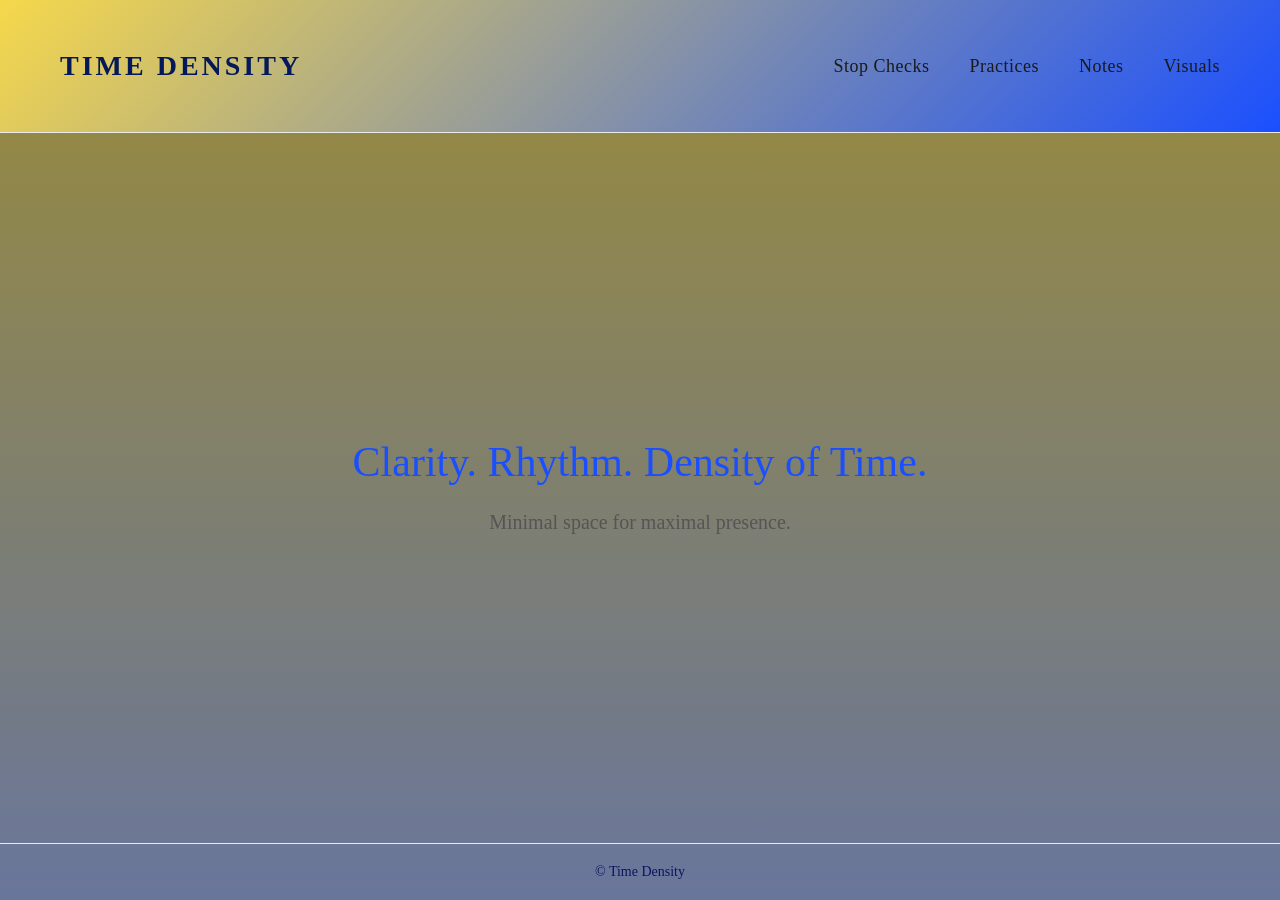
==== index.html @ edb21ddf "Add files via upload" ====
<!DOCTYPE html>
<html lang="en">
<head>
    <meta charset="UTF-8">
    <meta name="viewport" content="width=device-width, initial-scale=1.0">
    <title>Time Density</title>
    <link rel="stylesheet" href="styles.css">
</head>
<body>

<header class="td-header">
    <div class="td-container">
        <div class="td-logo">TIME DENSITY</div>

        <nav class="td-nav">
            <a href="stop-checks.html" class="td-nav-item">Stop Checks</a>
            <a href="practices.html" class="td-nav-item">Practices</a>
            <a href="notes.html" class="td-nav-item">Notes</a>
            <a href="visuals.html" class="td-nav-item">Visuals</a>
        </nav>
    </div>
</header>


    <main class="td-main">
        <h1 class="td-title">Clarity. Rhythm. Density of Time.</h1>
        <p class="td-subtitle">Minimal space for maximal presence.</p>
    </main>

    <footer class="td-footer">
        <span>© Time Density</span>
    </footer>

</body>
</html>
---- styles.css ----
/* === Base === */
* {
    margin: 0;
    padding: 0;
    box-sizing: border-box;
}

 body {
    background-image: linear-gradient(180deg, #9a8b37 0%, #69769c 100%);
    background-size: cover;
    background-position: center;
    background-repeat: no-repeat;

    color: #1A1A1A;
    display: flex;
    flex-direction: column;
    min-height: 100vh;
    padding-top: 0px; /* возвращаем “воздух” сверху */
}





/* === Header === */
.td-header {
    width: 100%;
    padding: 50px 0;
    border-bottom: 1px solid #eaeaea;
background: linear-gradient(135deg, #F6D84B, #1A4FFF);

}


.td-container {
    max-width: 1200px;
    margin: 0 auto;
    padding: 0 20px;

    display: flex;
    justify-content: space-between;
    align-items: center;
}

.td-logo {
    font-size: 28px;
    letter-spacing: 3px;
    font-weight: 600;
    color: #051857;
}

/* === Navigation === */
.td-nav {
    display: flex;
    gap: 40px;
}

.td-nav-item {
    text-decoration: none;
    font-size: 18px;
    color: #1A1A1A;
    letter-spacing: 0.5px;
    transition: color 0.2s ease;
}

.td-nav-item:hover {
    color: #1A4FFF;
}


/* === Main === */
.td-main {
    flex: 1;
    display: flex;
    flex-direction: column;
    justify-content: center;
    align-items: center;
    padding: 60px 20px;
    text-align: center;
}

.td-title {
    font-size: 42px;
    font-weight: 300;
    margin-bottom: 20px;
    color: #1A4FFF;
}

.td-subtitle {
    font-size: 20px;
    max-width: 600px;
    line-height: 1.6;
    color: #555;
}

/* === Footer === */
.td-footer {
    padding: 20px;
    text-align: center;
    font-size: 14px;
    color: #0b145f;
    border-top: 1px solid #eaeaea;
}

/* === Accent Element (optional) === */
.td-accent {
    width: 80px;
    height: 80px;
    border-radius: 50%;
    background: linear-gradient(135deg, #F6D84B, #1A4FFF);
    margin-top: 40px;
}
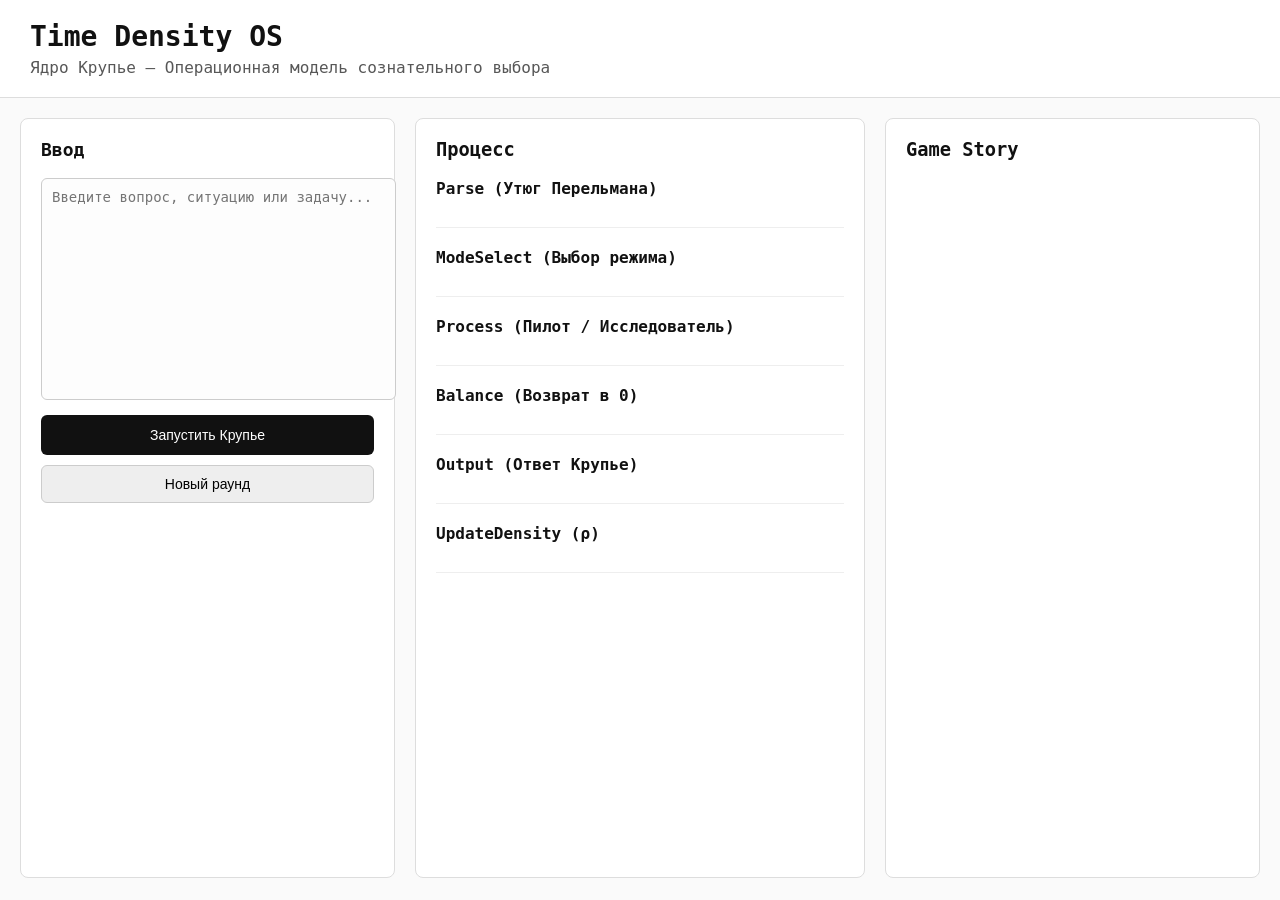
==== commit 38900f25: "Add files via upload" ====
--- a/index.html
+++ b/index.html
@@ -1,35 +1,75 @@
-<!DOCTYPE html>
-<html lang="en">
-<head>
-    <meta charset="UTF-8">
-    <meta name="viewport" content="width=device-width, initial-scale=1.0">
-    <title>Time Density</title>
-    <link rel="stylesheet" href="styles.css">
-</head>
-<body>
-
-<header class="td-header">
-    <div class="td-container">
-        <div class="td-logo">TIME DENSITY</div>
-
-        <nav class="td-nav">
-            <a href="stop-checks.html" class="td-nav-item">Stop Checks</a>
-            <a href="practices.html" class="td-nav-item">Practices</a>
-            <a href="notes.html" class="td-nav-item">Notes</a>
-            <a href="visuals.html" class="td-nav-item">Visuals</a>
-        </nav>
-    </div>
-</header>
-
-
-    <main class="td-main">
-        <h1 class="td-title">Clarity. Rhythm. Density of Time.</h1>
-        <p class="td-subtitle">Minimal space for maximal presence.</p>
-    </main>
-
-    <footer class="td-footer">
-        <span>© Time Density</span>
-    </footer>
-
-</body>
-</html>
+<!DOCTYPE html>
+<html lang="ru">
+<head>
+  <meta charset="UTF-8">
+  <meta name="viewport" content="width=device-width, initial-scale=1.0">
+  <title>Time Density OS — Ядро Крупье</title>
+  <link rel="stylesheet" href="style.css">
+</head>
+
+<body>
+
+  <!-- HEADER -->
+  <header class="tdc-header">
+    <h1>Time Density OS</h1>
+    <h2>Ядро Крупье — Операционная модель сознательного выбора</h2>
+  </header>
+
+  <!-- MAIN LAYOUT -->
+  <main class="tdc-layout">
+
+    <!-- LEFT: INPUT PANEL -->
+    <section class="tdc-input-panel">
+  <h3>Ввод</h3>
+  <textarea id="userInput" placeholder="Введите вопрос, ситуацию или задачу..."></textarea>
+  <button id="processBtn">Запустить Крупье</button>
+  <button id="newRoundBtn" class="secondary-btn">Новый раунд</button>
+</section>
+
+
+    <!-- CENTER: PROCESS VISUALIZATION -->
+    <section class="tdc-process">
+      <h3>Процесс</h3>
+
+      <div class="tdc-step" id="step-parse">
+        <h4>Parse (Утюг Перельмана)</h4>
+        <p class="tdc-output"></p>
+      </div>
+
+      <div class="tdc-step" id="step-modeselect">
+        <h4>ModeSelect (Выбор режима)</h4>
+        <p class="tdc-output"></p>
+      </div>
+
+      <div class="tdc-step" id="step-process">
+        <h4>Process (Пилот / Исследователь)</h4>
+        <p class="tdc-output"></p>
+      </div>
+
+      <div class="tdc-step" id="step-balance">
+        <h4>Balance (Возврат в 0)</h4>
+        <p class="tdc-output"></p>
+      </div>
+
+      <div class="tdc-step" id="step-output">
+        <h4>Output (Ответ Крупье)</h4>
+        <p class="tdc-output"></p>
+      </div>
+
+      <div class="tdc-step" id="step-density">
+        <h4>UpdateDensity (ρ)</h4>
+        <p class="tdc-output"></p>
+      </div>
+    </section>
+
+    <!-- RIGHT: GAME STORY -->
+    <section class="tdc-history">
+      <h3>Game Story</h3>
+      <div id="historyList"></div>
+    </section>
+
+  </main>
+
+  <script type="module" src="main.js"></script>
+</body>
+</html>
--- a/style.css
+++ b/style.css
@@ -0,0 +1,152 @@
+/* === GLOBAL === */
+body {
+  margin: 0;
+  padding: 0;
+  background: #fafafa;
+  font-family: "Space Mono", monospace;
+  color: #111;
+  display: flex;
+  flex-direction: column;
+  height: 100vh;
+}
+
+/* === HEADER === */
+.tdc-header {
+  padding: 20px 30px;
+  border-bottom: 1px solid #ddd;
+  background: #fff;
+}
+
+.tdc-header h1 {
+  margin: 0;
+  font-size: 28px;
+  font-weight: 700;
+}
+
+.tdc-header h2 {
+  margin: 5px 0 0;
+  font-size: 16px;
+  font-weight: 400;
+  opacity: 0.7;
+}
+
+/* === MAIN LAYOUT === */
+.tdc-layout {
+  display: grid;
+  grid-template-columns: 1fr 1.2fr 1fr;
+  gap: 20px;
+  padding: 20px;
+  height: calc(100vh - 100px);
+  box-sizing: border-box;
+}
+
+/* === INPUT PANEL === */
+.tdc-input-panel {
+  background: #fff;
+  border: 1px solid #ddd;
+  padding: 20px;
+  border-radius: 8px;
+  display: flex;
+  flex-direction: column;
+}
+
+.tdc-input-panel h3 {
+  margin-top: 0;
+  font-size: 18px;
+}
+
+textarea {
+  width: 100%;
+  height: 200px;
+  resize: none;
+  padding: 10px;
+  border: 1px solid #ccc;
+  border-radius: 6px;
+  font-family: inherit;
+  font-size: 14px;
+  background: #fdfdfd;
+}
+
+#processBtn {
+  margin-top: 15px;
+  padding: 12px;
+  background: #111;
+  color: #fff;
+  border: none;
+  border-radius: 6px;
+  font-size: 14px;
+  cursor: pointer;
+  transition: 0.2s;
+}
+
+#processBtn:hover {
+  background: #333;
+}
+#newRoundBtn {
+  margin-top: 10px;
+  padding: 10px;
+  background: #eee;
+  border: 1px solid #ccc;
+  border-radius: 6px;
+  font-size: 14px;
+  cursor: pointer;
+  transition: 0.2s;
+}
+
+#newRoundBtn:hover {
+  background: #ddd;
+}
+
+/* === PROCESS PANEL === */
+.tdc-process {
+  background: #fff;
+  border: 1px solid #ddd;
+  padding: 20px;
+  border-radius: 8px;
+  overflow-y: auto;
+}
+
+.tdc-process h3 {
+  margin-top: 0;
+}
+
+.tdc-step {
+  margin-bottom: 20px;
+  padding-bottom: 15px;
+  border-bottom: 1px solid #eee;
+}
+
+.tdc-step h4 {
+  margin: 0 0 5px;
+  font-size: 16px;
+  font-weight: 600;
+}
+
+.tdc-output {
+  font-size: 14px;
+  opacity: 0.85;
+}
+
+/* === GAME STORY === */
+.tdc-history {
+  background: #fff;
+  border: 1px solid #ddd;
+  padding: 20px;
+  border-radius: 8px;
+  overflow-y: auto;
+}
+
+.tdc-history h3 {
+  margin-top: 0;
+}
+
+#historyList {
+  font-size: 14px;
+  line-height: 1.4;
+}
+
+#historyList div {
+  margin-bottom: 12px;
+  padding-bottom: 10px;
+  border-bottom: 1px solid #eee;
+}
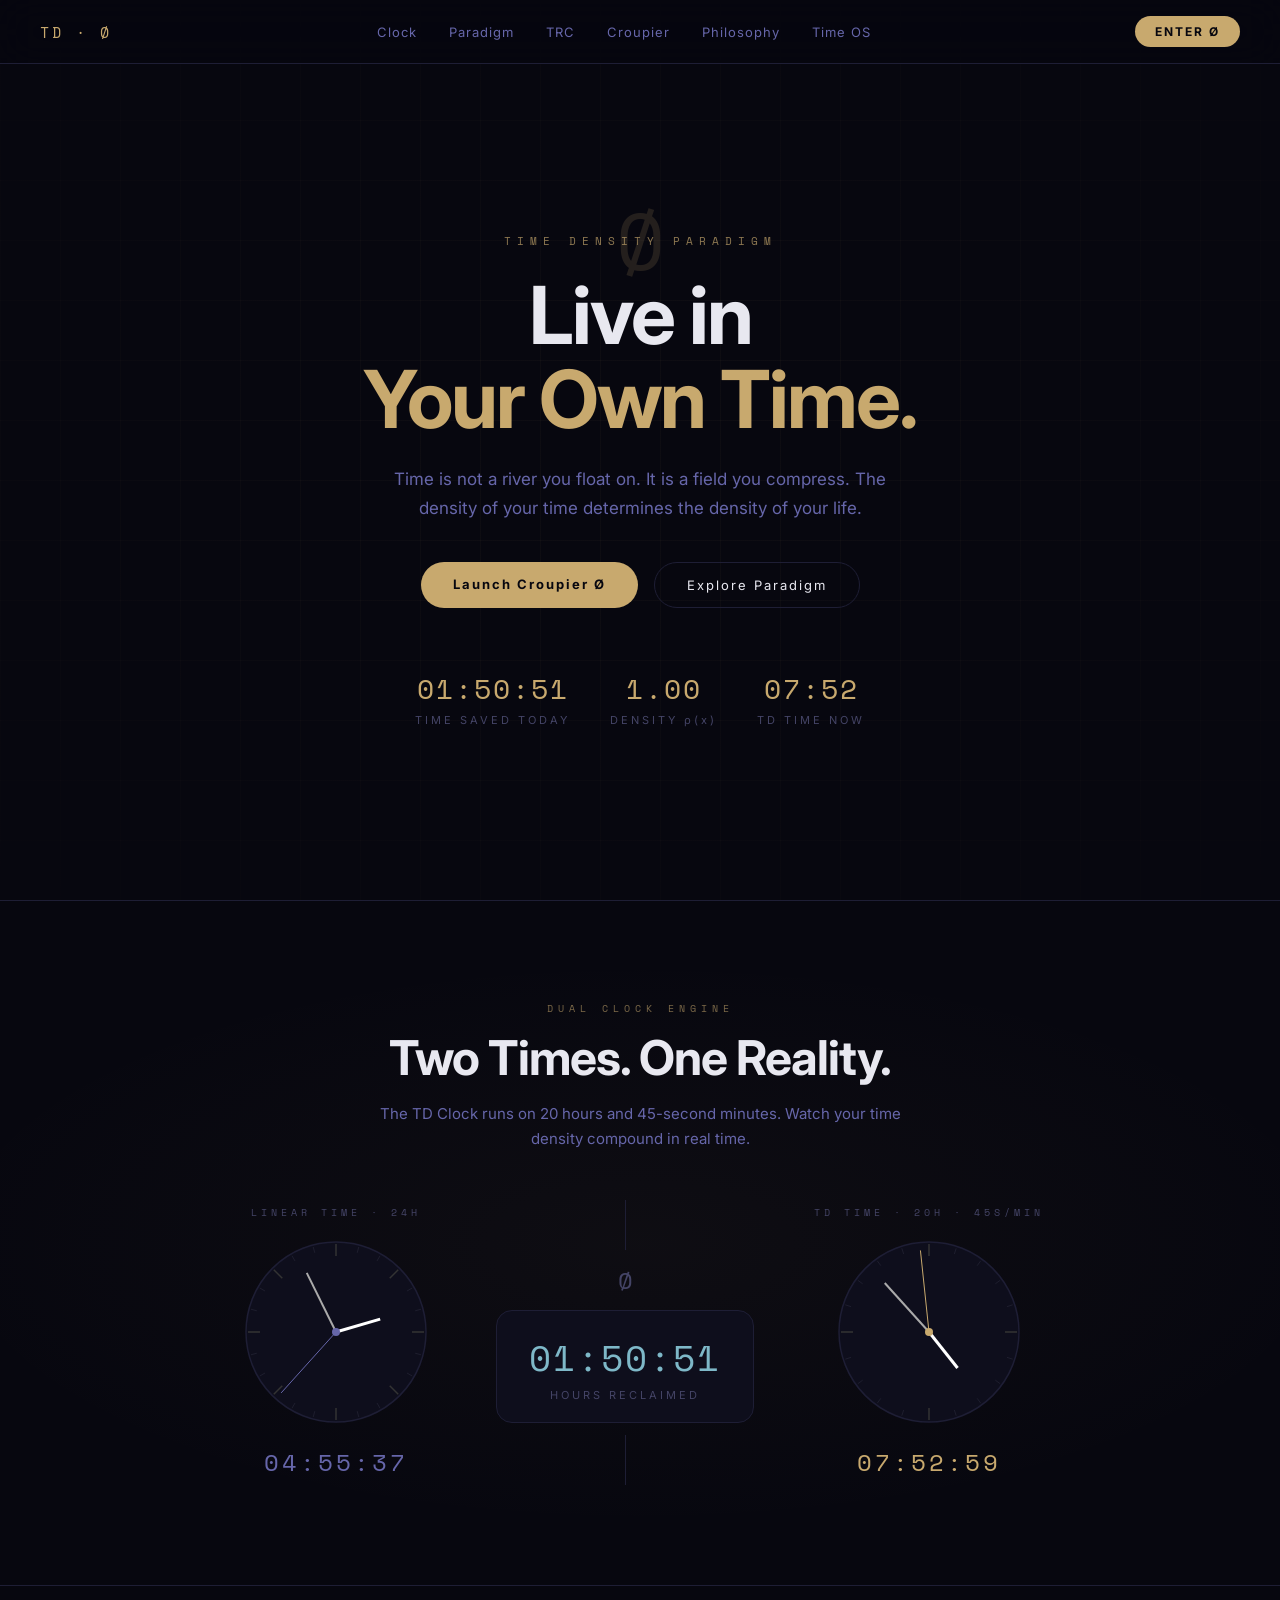
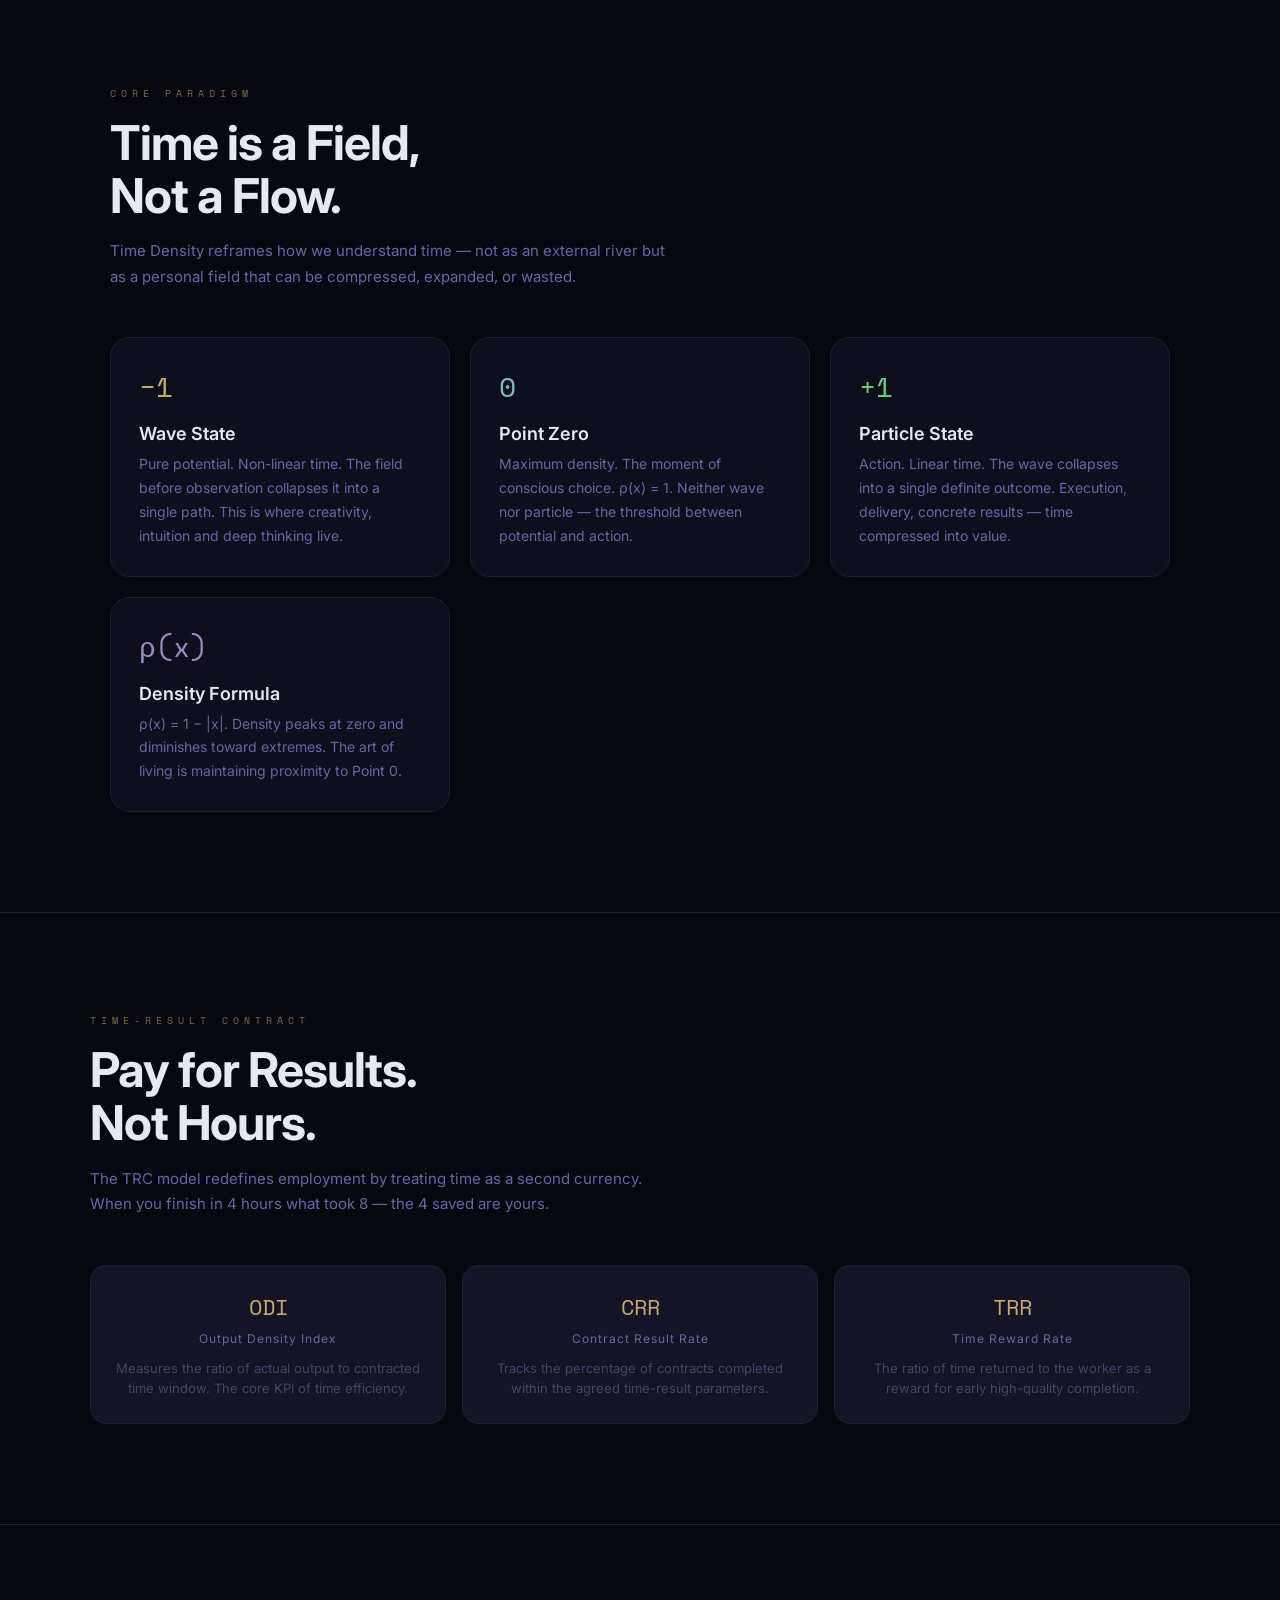
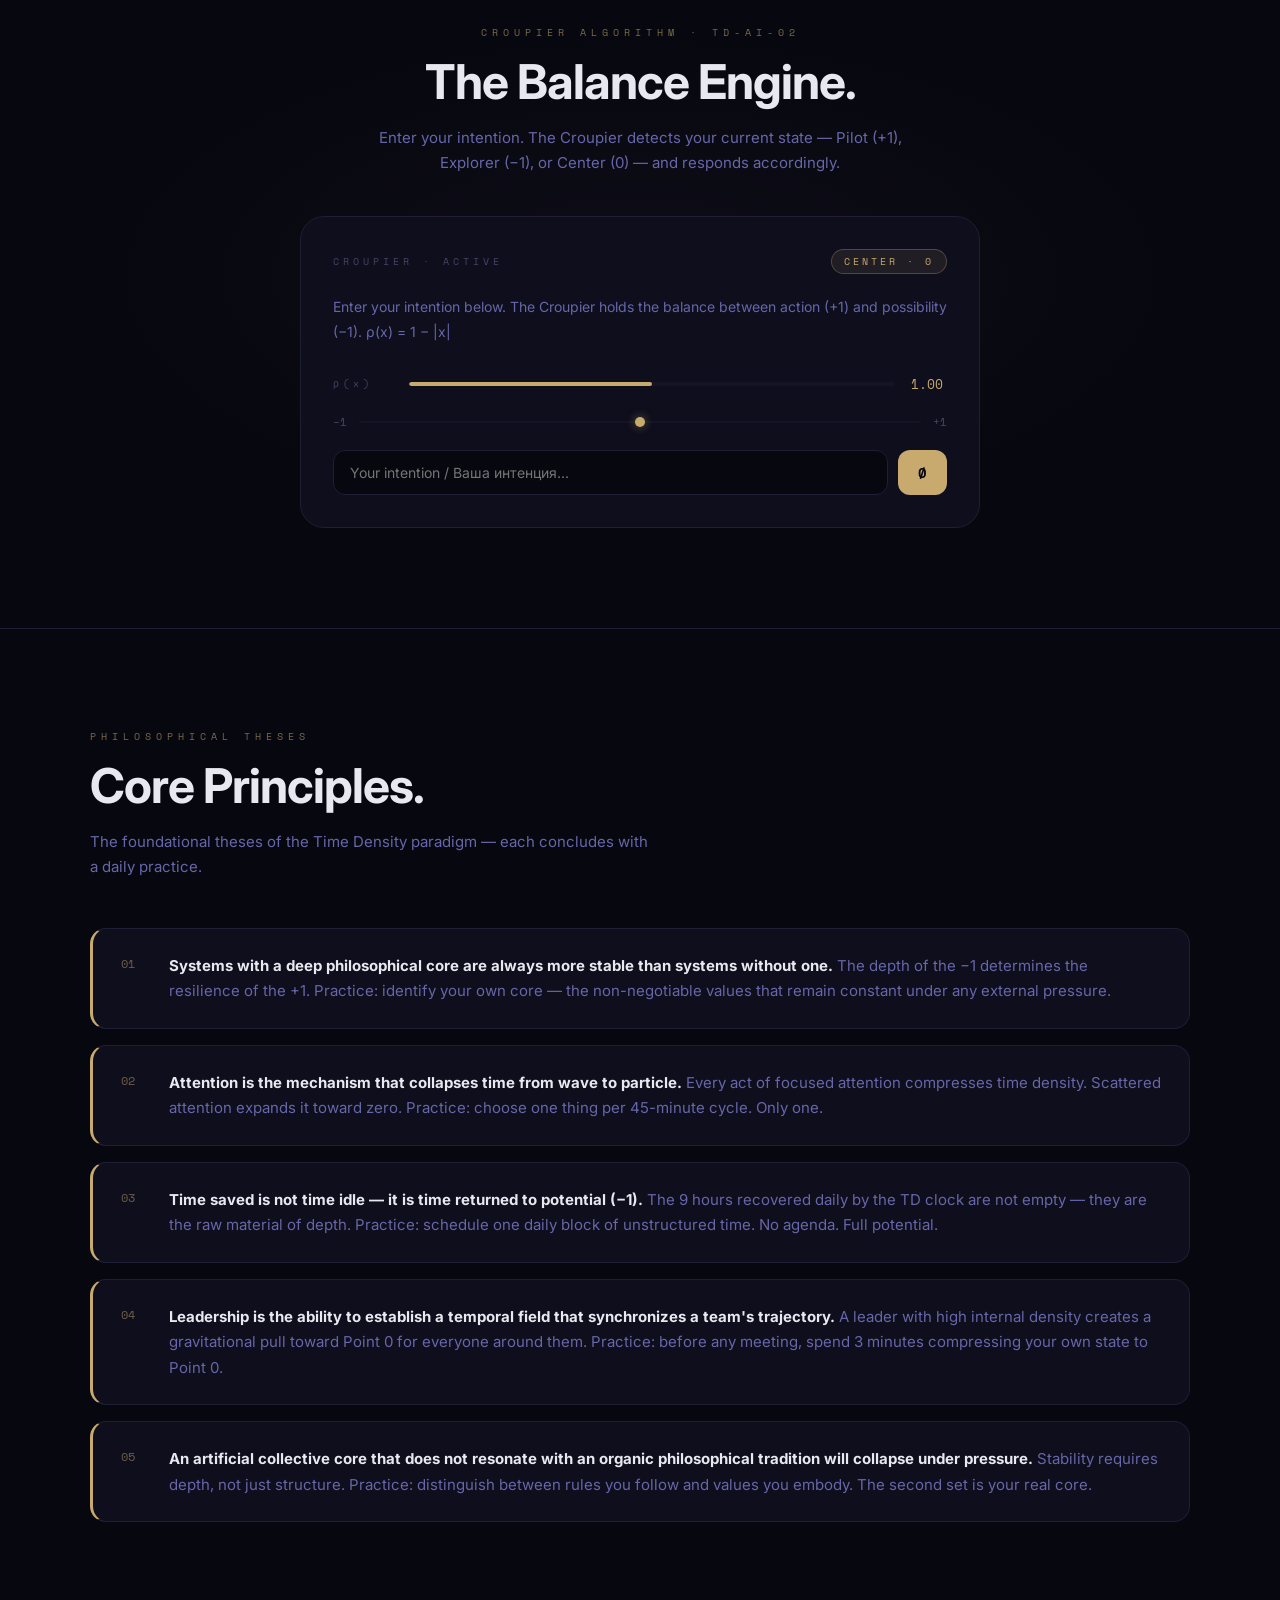
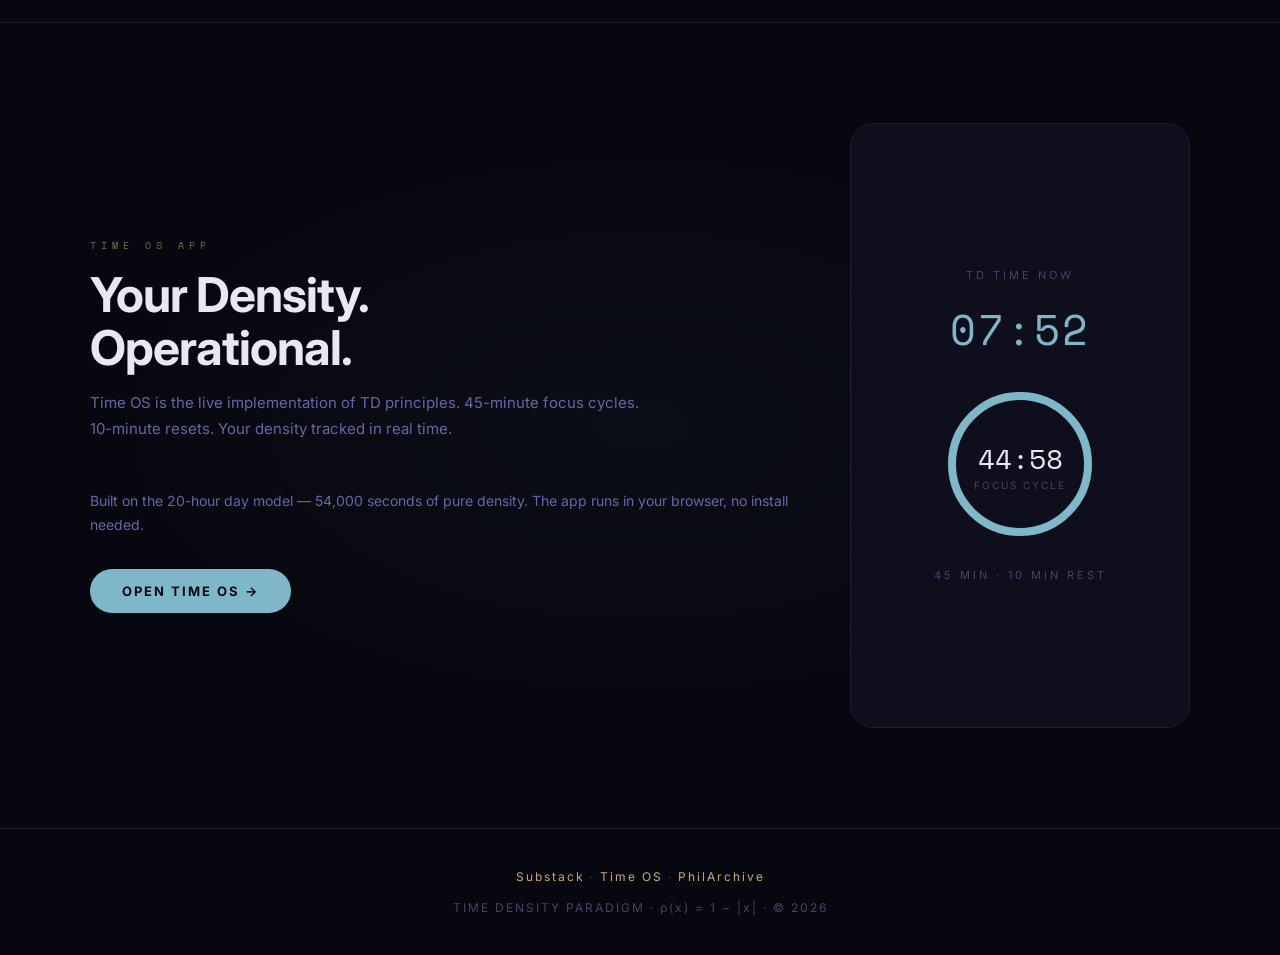
==== commit 9fdd9c61: "feat: full TD site — clock widget + croupier + TRC + philosophy" ====
--- a/index.html
+++ b/index.html
@@ -1,75 +1,919 @@
 <!DOCTYPE html>
-<html lang="ru">
+<html lang="en">
 <head>
-  <meta charset="UTF-8">
-  <meta name="viewport" content="width=device-width, initial-scale=1.0">
-  <title>Time Density OS — Ядро Крупье</title>
-  <link rel="stylesheet" href="style.css">
+<meta charset="UTF-8">
+<meta name="viewport" content="width=device-width, initial-scale=1.0">
+<title>Time Density — Live in Your Own Time</title>
+<link rel="preconnect" href="https://fonts.googleapis.com">
+<link href="https://fonts.googleapis.com/css2?family=Inter:wght@300;400;500;600;700&family=Space+Mono:wght@400;700&display=swap" rel="stylesheet">
+<style>
+* { margin: 0; padding: 0; box-sizing: border-box; }
+
+:root {
+  --bg: #07070f;
+  --surface: #0e0e1c;
+  --surface2: #141426;
+  --border: #1e1e35;
+  --accent: #c8a96e;
+  --accent2: #7eb8c8;
+  --accent3: #9b8ec8;
+  --text: #e8e8f0;
+  --text2: #6666aa;
+  --text3: #444466;
+  --green: #6ec87e;
+  --purple: #c86ec8;
+}
+
+html { scroll-behavior: smooth; }
+
+body {
+  background: var(--bg);
+  color: var(--text);
+  font-family: 'Inter', sans-serif;
+  overflow-x: hidden;
+}
+
+/* ─── NAV ─── */
+nav {
+  position: fixed; top: 0; left: 0; right: 0; z-index: 100;
+  background: rgba(7,7,15,0.85);
+  backdrop-filter: blur(20px);
+  border-bottom: 1px solid var(--border);
+  display: flex; align-items: center; justify-content: space-between;
+  padding: 0 40px; height: 64px;
+}
+.nav-logo {
+  font-family: 'Space Mono', monospace;
+  font-size: 15px;
+  color: var(--accent);
+  letter-spacing: 3px;
+  text-decoration: none;
+}
+.nav-links { display: flex; gap: 32px; }
+.nav-links a {
+  color: var(--text2); font-size: 13px; text-decoration: none;
+  letter-spacing: 1px; transition: color 0.2s;
+}
+.nav-links a:hover { color: var(--text); }
+.nav-cta {
+  background: var(--accent); color: #07070f;
+  padding: 8px 20px; border-radius: 20px;
+  font-size: 12px; font-weight: 700; letter-spacing: 2px;
+  text-decoration: none; transition: opacity 0.2s;
+}
+.nav-cta:hover { opacity: 0.85; }
+
+/* ─── HERO ─── */
+#hero {
+  min-height: 100vh;
+  display: flex; flex-direction: column;
+  align-items: center; justify-content: center;
+  text-align: center;
+  padding: 120px 20px 60px;
+  position: relative; overflow: hidden;
+}
+
+.hero-grid {
+  position: absolute; inset: 0;
+  background-image:
+    linear-gradient(rgba(200,169,110,0.04) 1px, transparent 1px),
+    linear-gradient(90deg, rgba(200,169,110,0.04) 1px, transparent 1px);
+  background-size: 60px 60px;
+  mask-image: radial-gradient(ellipse 80% 80% at 50% 50%, black 20%, transparent 100%);
+}
+
+.hero-symbol {
+  font-family: 'Space Mono', monospace;
+  font-size: 80px;
+  color: var(--accent);
+  opacity: 0.15;
+  position: absolute;
+  top: 20%; left: 50%; transform: translateX(-50%);
+  pointer-events: none;
+  animation: pulse 4s ease-in-out infinite;
+}
+@keyframes pulse { 0%,100%{opacity:0.1} 50%{opacity:0.2} }
+
+.hero-tag {
+  font-family: 'Space Mono', monospace;
+  font-size: 11px; letter-spacing: 6px;
+  color: var(--accent); opacity: 0.7;
+  margin-bottom: 24px; position: relative;
+}
+
+.hero-title {
+  font-size: clamp(40px, 8vw, 80px);
+  font-weight: 700; line-height: 1.05;
+  letter-spacing: -2px;
+  position: relative; margin-bottom: 24px;
+}
+
+.hero-title .line2 { color: var(--accent); }
+
+.hero-sub {
+  font-size: 17px; color: var(--text2);
+  line-height: 1.7; max-width: 520px;
+  margin: 0 auto 40px; position: relative;
+}
+
+.hero-btns {
+  display: flex; gap: 16px; justify-content: center;
+  flex-wrap: wrap; position: relative;
+}
+
+.btn-primary {
+  background: var(--accent); color: #07070f;
+  padding: 14px 32px; border-radius: 30px;
+  font-weight: 700; font-size: 13px; letter-spacing: 2px;
+  text-decoration: none; transition: all 0.2s;
+}
+.btn-primary:hover { transform: translateY(-2px); box-shadow: 0 8px 30px rgba(200,169,110,0.3); }
+
+.btn-secondary {
+  background: transparent; color: var(--text);
+  padding: 14px 32px; border-radius: 30px;
+  font-size: 13px; letter-spacing: 2px;
+  border: 1px solid var(--border); text-decoration: none;
+  transition: all 0.2s;
+}
+.btn-secondary:hover { border-color: var(--accent); color: var(--accent); }
+
+/* ─── LIVE COUNTER ─── */
+.live-strip {
+  display: flex; gap: 40px; justify-content: center;
+  flex-wrap: wrap; margin-top: 60px; position: relative;
+}
+.live-item { text-align: center; }
+.live-value {
+  font-family: 'Space Mono', monospace;
+  font-size: 28px; color: var(--accent); letter-spacing: 2px;
+}
+.live-label { font-size: 11px; color: var(--text3); letter-spacing: 3px; margin-top: 4px; }
+
+/* ─── SECTIONS ─── */
+section { padding: 100px 20px; max-width: 1100px; margin: 0 auto; }
+
+.section-tag {
+  font-family: 'Space Mono', monospace;
+  font-size: 10px; letter-spacing: 5px; color: var(--accent);
+  opacity: 0.6; margin-bottom: 16px; text-transform: uppercase;
+}
+.section-title {
+  font-size: clamp(28px, 5vw, 48px);
+  font-weight: 700; letter-spacing: -1px;
+  margin-bottom: 16px; line-height: 1.1;
+}
+.section-sub {
+  font-size: 15px; color: var(--text2);
+  line-height: 1.7; max-width: 560px; margin-bottom: 48px;
+}
+
+/* ─── CLOCK WIDGET ─── */
+#clock-section {
+  display: flex; flex-direction: column; align-items: center;
+  text-align: center; padding: 100px 20px;
+  border-top: 1px solid var(--border);
+  border-bottom: 1px solid var(--border);
+  background: radial-gradient(ellipse 80% 60% at 50% 50%, rgba(200,169,110,0.04) 0%, transparent 70%);
+}
+
+.clocks-row {
+  display: flex; gap: 60px; align-items: center;
+  flex-wrap: wrap; justify-content: center;
+  margin-top: 48px;
+}
+
+.clock-block { display: flex; flex-direction: column; align-items: center; gap: 12px; }
+
+.clock-label {
+  font-family: 'Space Mono', monospace;
+  font-size: 10px; letter-spacing: 4px; color: var(--text3);
+}
+
+.clock-time {
+  font-family: 'Space Mono', monospace;
+  font-size: 24px; letter-spacing: 3px; font-weight: 400;
+}
+.clock-time.real { color: var(--text2); }
+.clock-time.td   { color: var(--accent); }
+
+.clock-divider {
+  display: flex; flex-direction: column; align-items: center; gap: 12px;
+}
+.clock-div-line { width: 1px; height: 50px; background: var(--border); }
+.clock-div-sym {
+  font-family: 'Space Mono', monospace;
+  font-size: 24px; color: var(--text3);
+}
+
+.saved-card {
+  background: var(--surface); border: 1px solid var(--border);
+  border-radius: 16px; padding: 20px 32px; text-align: center;
+}
+.saved-val {
+  font-family: 'Space Mono', monospace;
+  font-size: 36px; color: var(--accent2); letter-spacing: 2px;
+}
+.saved-lbl { font-size: 11px; color: var(--text3); letter-spacing: 3px; margin-top: 4px; }
+
+/* ─── PARADIGM CARDS ─── */
+.cards-grid {
+  display: grid;
+  grid-template-columns: repeat(auto-fit, minmax(280px, 1fr));
+  gap: 20px;
+}
+
+.paradigm-card {
+  background: var(--surface);
+  border: 1px solid var(--border);
+  border-radius: 20px;
+  padding: 28px;
+  transition: border-color 0.3s, transform 0.3s;
+}
+.paradigm-card:hover { border-color: var(--accent); transform: translateY(-4px); }
+
+.card-icon {
+  font-family: 'Space Mono', monospace;
+  font-size: 28px; margin-bottom: 16px;
+}
+.card-icon.gold   { color: var(--accent); }
+.card-icon.blue   { color: var(--accent2); }
+.card-icon.purple { color: var(--accent3); }
+.card-icon.green  { color: var(--green); }
+
+.card-title { font-size: 18px; font-weight: 600; margin-bottom: 8px; }
+.card-text  { font-size: 14px; color: var(--text2); line-height: 1.7; }
+
+/* ─── TRC SECTION ─── */
+#trc {
+  border-top: 1px solid var(--border);
+  padding: 100px 20px;
+}
+.trc-inner { max-width: 1100px; margin: 0 auto; }
+
+.kpi-grid {
+  display: grid;
+  grid-template-columns: repeat(auto-fit, minmax(200px, 1fr));
+  gap: 16px; margin-top: 40px;
+}
+
+.kpi-card {
+  background: var(--surface2);
+  border: 1px solid var(--border);
+  border-radius: 16px; padding: 24px;
+  text-align: center;
+  transition: all 0.3s;
+}
+.kpi-card:hover { border-color: var(--accent); }
+
+.kpi-name {
+  font-family: 'Space Mono', monospace;
+  font-size: 22px; color: var(--accent);
+  margin-bottom: 8px;
+}
+.kpi-full { font-size: 12px; color: var(--text2); letter-spacing: 1px; margin-bottom: 12px; }
+.kpi-desc { font-size: 13px; color: var(--text3); line-height: 1.6; }
+
+/* ─── CROUPIER ─── */
+#croupier {
+  border-top: 1px solid var(--border);
+  padding: 100px 20px;
+  background: radial-gradient(ellipse 60% 50% at 50% 50%, rgba(155,142,200,0.05) 0%, transparent 70%);
+}
+.croupier-inner { max-width: 680px; margin: 0 auto; text-align: center; }
+
+.croupier-panel {
+  background: var(--surface);
+  border: 1px solid var(--border);
+  border-radius: 24px; padding: 32px;
+  margin-top: 40px; text-align: left;
+}
+
+.croupier-top {
+  display: flex; justify-content: space-between; align-items: center;
+  margin-bottom: 20px;
+}
+.croupier-lbl {
+  font-family: 'Space Mono', monospace;
+  font-size: 10px; letter-spacing: 4px; color: var(--text3);
+}
+
+.mode-badge {
+  font-family: 'Space Mono', monospace;
+  font-size: 10px; letter-spacing: 3px;
+  padding: 4px 12px; border-radius: 20px;
+  transition: all 0.4s;
+}
+.mode-center  { background: rgba(200,169,110,0.1); color: var(--accent);  border: 1px solid rgba(200,169,110,0.3); }
+.mode-pilot   { background: rgba(110,200,126,0.1); color: var(--green);   border: 1px solid rgba(110,200,126,0.3); }
+.mode-explorer{ background: rgba(200,110,200,0.1); color: var(--purple);  border: 1px solid rgba(200,110,200,0.3); }
+
+.croupier-out {
+  font-size: 14px; color: var(--text2); line-height: 1.8;
+  min-height: 60px; margin-bottom: 20px;
+  transition: opacity 0.3s;
+}
+
+.density-row { display: flex; align-items: center; gap: 16px; margin-bottom: 20px; }
+.density-track {
+  flex: 1; height: 4px; background: var(--surface2);
+  border-radius: 2px; position: relative; overflow: hidden;
+}
+.density-fill {
+  height: 100%; border-radius: 2px;
+  transition: width 0.5s ease, background 0.5s ease;
+  background: var(--accent);
+}
+.density-num {
+  font-family: 'Space Mono', monospace;
+  font-size: 13px; color: var(--accent); min-width: 36px;
+}
+
+.axis-row { display: flex; align-items: center; gap: 12px; margin-bottom: 20px; }
+.axis-lbl { font-family: 'Space Mono', monospace; font-size: 11px; color: var(--text3); }
+.axis-track { flex: 1; height: 2px; background: var(--surface2); border-radius: 1px; position: relative; }
+.axis-dot {
+  position: absolute; width: 10px; height: 10px;
+  border-radius: 50%; background: var(--accent);
+  top: -4px; transition: left 0.5s ease;
+  box-shadow: 0 0 10px rgba(200,169,110,0.5);
+}
+
+.input-row { display: flex; gap: 10px; }
+.croupier-input {
+  flex: 1; background: var(--bg);
+  border: 1px solid var(--border); border-radius: 12px;
+  padding: 12px 16px; color: var(--text);
+  font-family: 'Inter', sans-serif; font-size: 14px;
+  outline: none; transition: border-color 0.3s;
+}
+.croupier-input:focus { border-color: var(--accent); }
+.croupier-btn {
+  background: var(--accent); color: var(--bg);
+  border: none; border-radius: 12px;
+  padding: 12px 20px; font-family: 'Space Mono', monospace;
+  font-size: 14px; font-weight: 700; cursor: pointer;
+  transition: opacity 0.2s;
+}
+.croupier-btn:hover { opacity: 0.85; }
+
+/* ─── PHILOSOPHY ─── */
+#philosophy {
+  border-top: 1px solid var(--border);
+  padding: 100px 20px;
+}
+.philosophy-inner { max-width: 1100px; margin: 0 auto; }
+
+.thesis-list { display: flex; flex-direction: column; gap: 16px; margin-top: 40px; }
+
+.thesis {
+  background: var(--surface);
+  border: 1px solid var(--border);
+  border-left: 3px solid var(--accent);
+  border-radius: 16px; padding: 24px 28px;
+  display: flex; gap: 20px; align-items: flex-start;
+  transition: border-color 0.3s;
+}
+.thesis:hover { border-color: var(--accent); }
+.thesis-num {
+  font-family: 'Space Mono', monospace;
+  font-size: 12px; color: var(--accent);
+  opacity: 0.5; min-width: 28px; margin-top: 2px;
+}
+.thesis-text { font-size: 15px; color: var(--text2); line-height: 1.7; }
+.thesis-text strong { color: var(--text); }
+
+/* ─── TIMEOS EMBED ─── */
+#timeos {
+  border-top: 1px solid var(--border);
+  padding: 100px 20px;
+  background: radial-gradient(ellipse 60% 50% at 50% 50%, rgba(126,184,200,0.04) 0%, transparent 70%);
+}
+.timeos-inner { max-width: 1100px; margin: 0 auto; display: flex; gap: 60px; align-items: center; flex-wrap: wrap; }
+.timeos-text { flex: 1; min-width: 280px; }
+.timeos-preview {
+  flex: 1; min-width: 300px;
+  background: var(--surface); border: 1px solid var(--border);
+  border-radius: 24px; overflow: hidden;
+  aspect-ratio: 9/16; max-width: 340px;
+  display: flex; flex-direction: column;
+  align-items: center; justify-content: center;
+  position: relative;
+}
+.timeos-preview-inner {
+  width: 100%; height: 100%;
+  display: flex; flex-direction: column;
+  align-items: center; justify-content: center;
+  gap: 16px; padding: 32px;
+}
+.timeos-big-time {
+  font-family: 'Space Mono', monospace;
+  font-size: 42px; color: var(--accent2); letter-spacing: 2px;
+}
+.timeos-big-label { font-size: 11px; color: var(--text3); letter-spacing: 3px; }
+
+.timeos-ring {
+  width: 160px; height: 160px; position: relative;
+  margin: 8px 0;
+}
+.timeos-ring svg { width: 100%; height: 100%; transform: rotate(-90deg); }
+.timeos-ring-lbl {
+  position: absolute; inset: 0;
+  display: flex; flex-direction: column;
+  align-items: center; justify-content: center;
+}
+.timeos-ring-val {
+  font-family: 'Space Mono', monospace;
+  font-size: 28px; color: var(--text);
+}
+.timeos-ring-sub { font-size: 10px; color: var(--text3); letter-spacing: 2px; }
+
+.timeos-open-btn {
+  background: var(--accent2); color: var(--bg);
+  padding: 14px 32px; border-radius: 30px;
+  font-weight: 700; font-size: 13px; letter-spacing: 2px;
+  text-decoration: none; transition: all 0.2s;
+  display: inline-block; margin-top: 24px;
+}
+.timeos-open-btn:hover { transform: translateY(-2px); box-shadow: 0 8px 30px rgba(126,184,200,0.3); }
+
+/* ─── FOOTER ─── */
+footer {
+  border-top: 1px solid var(--border);
+  padding: 40px; text-align: center;
+  color: var(--text3); font-size: 12px; letter-spacing: 2px;
+}
+footer a { color: var(--accent); text-decoration: none; }
+
+/* ─── RESPONSIVE ─── */
+@media (max-width: 768px) {
+  nav { padding: 0 20px; }
+  .nav-links { display: none; }
+  .clocks-row { gap: 30px; }
+  .timeos-inner { flex-direction: column; align-items: center; }
+}
+</style>
 </head>
-
 <body>
 
-  <!-- HEADER -->
-  <header class="tdc-header">
-    <h1>Time Density OS</h1>
-    <h2>Ядро Крупье — Операционная модель сознательного выбора</h2>
-  </header>
-
-  <!-- MAIN LAYOUT -->
-  <main class="tdc-layout">
-
-    <!-- LEFT: INPUT PANEL -->
-    <section class="tdc-input-panel">
-  <h3>Ввод</h3>
-  <textarea id="userInput" placeholder="Введите вопрос, ситуацию или задачу..."></textarea>
-  <button id="processBtn">Запустить Крупье</button>
-  <button id="newRoundBtn" class="secondary-btn">Новый раунд</button>
+<!-- NAV -->
+<nav>
+  <a class="nav-logo" href="#">TD · Ø</a>
+  <div class="nav-links">
+    <a href="#clock-section">Clock</a>
+    <a href="#paradigm">Paradigm</a>
+    <a href="#trc">TRC</a>
+    <a href="#croupier">Croupier</a>
+    <a href="#philosophy">Philosophy</a>
+    <a href="#timeos">Time OS</a>
+  </div>
+  <a class="nav-cta" href="#croupier">ENTER Ø</a>
+</nav>
+
+<!-- HERO -->
+<div id="hero">
+  <div class="hero-grid"></div>
+  <div class="hero-symbol">Ø</div>
+  <div class="hero-tag">TIME DENSITY PARADIGM</div>
+  <h1 class="hero-title">
+    Live in<br><span class="line2">Your Own Time.</span>
+  </h1>
+  <p class="hero-sub">
+    Time is not a river you float on. It is a field you compress. 
+    The density of your time determines the density of your life.
+  </p>
+  <div class="hero-btns">
+    <a class="btn-primary" href="#croupier">Launch Croupier Ø</a>
+    <a class="btn-secondary" href="#paradigm">Explore Paradigm</a>
+  </div>
+
+  <div class="live-strip">
+    <div class="live-item">
+      <div class="live-value" id="heroSaved">00:00:00</div>
+      <div class="live-label">TIME SAVED TODAY</div>
+    </div>
+    <div class="live-item">
+      <div class="live-value" id="heroDensity">1.00</div>
+      <div class="live-label">DENSITY ρ(x)</div>
+    </div>
+    <div class="live-item">
+      <div class="live-value" id="heroTD">00:00</div>
+      <div class="live-label">TD TIME NOW</div>
+    </div>
+  </div>
+</div>
+
+<!-- CLOCK SECTION -->
+<div id="clock-section">
+  <div class="section-tag">DUAL CLOCK ENGINE</div>
+  <h2 class="section-title">Two Times. One Reality.</h2>
+  <p class="section-sub" style="margin:0 auto 0; text-align:center;">
+    The TD Clock runs on 20 hours and 45-second minutes. 
+    Watch your time density compound in real time.
+  </p>
+
+  <div class="clocks-row">
+    <div class="clock-block">
+      <div class="clock-label">LINEAR TIME · 24H</div>
+      <canvas id="realCanvas" width="200" height="200"></canvas>
+      <div class="clock-time real" id="realTime">00:00:00</div>
+    </div>
+
+    <div class="clock-divider">
+      <div class="clock-div-line"></div>
+      <div class="clock-div-sym">Ø</div>
+      <div class="saved-card">
+        <div class="saved-val" id="savedTime">00:00:00</div>
+        <div class="saved-lbl">HOURS RECLAIMED</div>
+      </div>
+      <div class="clock-div-line"></div>
+    </div>
+
+    <div class="clock-block">
+      <div class="clock-label">TD TIME · 20H · 45S/MIN</div>
+      <canvas id="tdCanvas" width="200" height="200"></canvas>
+      <div class="clock-time td" id="tdTime">00:00:00</div>
+    </div>
+  </div>
+</div>
+
+<!-- PARADIGM -->
+<section id="paradigm">
+  <div class="section-tag">CORE PARADIGM</div>
+  <h2 class="section-title">Time is a Field,<br>Not a Flow.</h2>
+  <p class="section-sub">
+    Time Density reframes how we understand time — not as an external river 
+    but as a personal field that can be compressed, expanded, or wasted.
+  </p>
+  <div class="cards-grid">
+    <div class="paradigm-card">
+      <div class="card-icon gold">−1</div>
+      <div class="card-title">Wave State</div>
+      <div class="card-text">Pure potential. Non-linear time. The field before observation collapses it into a single path. This is where creativity, intuition and deep thinking live.</div>
+    </div>
+    <div class="paradigm-card">
+      <div class="card-icon blue">0</div>
+      <div class="card-title">Point Zero</div>
+      <div class="card-text">Maximum density. The moment of conscious choice. ρ(x) = 1. Neither wave nor particle — the threshold between potential and action.</div>
+    </div>
+    <div class="paradigm-card">
+      <div class="card-icon green">+1</div>
+      <div class="card-title">Particle State</div>
+      <div class="card-text">Action. Linear time. The wave collapses into a single definite outcome. Execution, delivery, concrete results — time compressed into value.</div>
+    </div>
+    <div class="paradigm-card">
+      <div class="card-icon purple">ρ(x)</div>
+      <div class="card-title">Density Formula</div>
+      <div class="card-text">ρ(x) = 1 − |x|. Density peaks at zero and diminishes toward extremes. The art of living is maintaining proximity to Point 0.</div>
+    </div>
+  </div>
 </section>
 
-
-    <!-- CENTER: PROCESS VISUALIZATION -->
-    <section class="tdc-process">
-      <h3>Процесс</h3>
-
-      <div class="tdc-step" id="step-parse">
-        <h4>Parse (Утюг Перельмана)</h4>
-        <p class="tdc-output"></p>
-      </div>
-
-      <div class="tdc-step" id="step-modeselect">
-        <h4>ModeSelect (Выбор режима)</h4>
-        <p class="tdc-output"></p>
-      </div>
-
-      <div class="tdc-step" id="step-process">
-        <h4>Process (Пилот / Исследователь)</h4>
-        <p class="tdc-output"></p>
-      </div>
-
-      <div class="tdc-step" id="step-balance">
-        <h4>Balance (Возврат в 0)</h4>
-        <p class="tdc-output"></p>
-      </div>
-
-      <div class="tdc-step" id="step-output">
-        <h4>Output (Ответ Крупье)</h4>
-        <p class="tdc-output"></p>
-      </div>
-
-      <div class="tdc-step" id="step-density">
-        <h4>UpdateDensity (ρ)</h4>
-        <p class="tdc-output"></p>
-      </div>
-    </section>
-
-    <!-- RIGHT: GAME STORY -->
-    <section class="tdc-history">
-      <h3>Game Story</h3>
-      <div id="historyList"></div>
-    </section>
-
-  </main>
-
-  <script type="module" src="main.js"></script>
+<!-- TRC -->
+<div id="trc">
+  <div class="trc-inner">
+    <div class="section-tag">TIME-RESULT CONTRACT</div>
+    <h2 class="section-title">Pay for Results.<br>Not Hours.</h2>
+    <p class="section-sub">
+      The TRC model redefines employment by treating time as a second currency. 
+      When you finish in 4 hours what took 8 — the 4 saved are yours.
+    </p>
+    <div class="kpi-grid">
+      <div class="kpi-card">
+        <div class="kpi-name">ODI</div>
+        <div class="kpi-full">Output Density Index</div>
+        <div class="kpi-desc">Measures the ratio of actual output to contracted time window. The core KPI of time efficiency.</div>
+      </div>
+      <div class="kpi-card">
+        <div class="kpi-name">CRR</div>
+        <div class="kpi-full">Contract Result Rate</div>
+        <div class="kpi-desc">Tracks the percentage of contracts completed within the agreed time-result parameters.</div>
+      </div>
+      <div class="kpi-card">
+        <div class="kpi-name">TRR</div>
+        <div class="kpi-full">Time Reward Rate</div>
+        <div class="kpi-desc">The ratio of time returned to the worker as a reward for early high-quality completion.</div>
+      </div>
+    </div>
+  </div>
+</div>
+
+<!-- CROUPIER -->
+<div id="croupier">
+  <div class="croupier-inner">
+    <div class="section-tag">CROUPIER ALGORITHM · TD-AI-02</div>
+    <h2 class="section-title">The Balance Engine.</h2>
+    <p class="section-sub" style="margin:0 auto;">
+      Enter your intention. The Croupier detects your current state — 
+      Pilot (+1), Explorer (−1), or Center (0) — and responds accordingly.
+    </p>
+
+    <div class="croupier-panel">
+      <div class="croupier-top">
+        <div class="croupier-lbl">CROUPIER · ACTIVE</div>
+        <div class="mode-badge mode-center" id="modeBadge">CENTER · 0</div>
+      </div>
+
+      <div class="croupier-out" id="croupierOut">
+        Enter your intention below. The Croupier holds the balance between action (+1) and possibility (−1). ρ(x) = 1 − |x|
+      </div>
+
+      <div class="density-row">
+        <div class="croupier-lbl" style="min-width:60px;">ρ(x)</div>
+        <div class="density-track">
+          <div class="density-fill" id="densityFill" style="width:50%"></div>
+        </div>
+        <div class="density-num" id="densityNum">1.00</div>
+      </div>
+
+      <div class="axis-row">
+        <div class="axis-lbl">−1</div>
+        <div class="axis-track">
+          <div class="axis-dot" id="axisDot" style="left:calc(50% - 5px)"></div>
+        </div>
+        <div class="axis-lbl">+1</div>
+      </div>
+
+      <div class="input-row">
+        <input class="croupier-input" id="croupierInput" type="text" placeholder="Your intention / Ваша интенция..." />
+        <button class="croupier-btn" onclick="runCroupier()">Ø</button>
+      </div>
+    </div>
+  </div>
+</div>
+
+<!-- PHILOSOPHY -->
+<div id="philosophy">
+  <div class="philosophy-inner">
+    <div class="section-tag">PHILOSOPHICAL THESES</div>
+    <h2 class="section-title">Core Principles.</h2>
+    <p class="section-sub">
+      The foundational theses of the Time Density paradigm — each concludes with a daily practice.
+    </p>
+    <div class="thesis-list">
+      <div class="thesis">
+        <div class="thesis-num">01</div>
+        <div class="thesis-text"><strong>Systems with a deep philosophical core are always more stable than systems without one.</strong> The depth of the −1 determines the resilience of the +1. Practice: identify your own core — the non-negotiable values that remain constant under any external pressure.</div>
+      </div>
+      <div class="thesis">
+        <div class="thesis-num">02</div>
+        <div class="thesis-text"><strong>Attention is the mechanism that collapses time from wave to particle.</strong> Every act of focused attention compresses time density. Scattered attention expands it toward zero. Practice: choose one thing per 45-minute cycle. Only one.</div>
+      </div>
+      <div class="thesis">
+        <div class="thesis-num">03</div>
+        <div class="thesis-text"><strong>Time saved is not time idle — it is time returned to potential (−1).</strong> The 9 hours recovered daily by the TD clock are not empty — they are the raw material of depth. Practice: schedule one daily block of unstructured time. No agenda. Full potential.</div>
+      </div>
+      <div class="thesis">
+        <div class="thesis-num">04</div>
+        <div class="thesis-text"><strong>Leadership is the ability to establish a temporal field that synchronizes a team's trajectory.</strong> A leader with high internal density creates a gravitational pull toward Point 0 for everyone around them. Practice: before any meeting, spend 3 minutes compressing your own state to Point 0.</div>
+      </div>
+      <div class="thesis">
+        <div class="thesis-num">05</div>
+        <div class="thesis-text"><strong>An artificial collective core that does not resonate with an organic philosophical tradition will collapse under pressure.</strong> Stability requires depth, not just structure. Practice: distinguish between rules you follow and values you embody. The second set is your real core.</div>
+      </div>
+    </div>
+  </div>
+</div>
+
+<!-- TIME OS -->
+<div id="timeos">
+  <div class="timeos-inner">
+    <div class="timeos-text">
+      <div class="section-tag">TIME OS APP</div>
+      <h2 class="section-title">Your Density.<br>Operational.</h2>
+      <p class="section-sub">
+        Time OS is the live implementation of TD principles. 
+        45-minute focus cycles. 10-minute resets. Your density tracked in real time.
+      </p>
+      <p style="font-size:14px; color:var(--text2); line-height:1.7; margin-bottom:8px;">
+        Built on the 20-hour day model — 54,000 seconds of pure density. 
+        The app runs in your browser, no install needed.
+      </p>
+      <a class="timeos-open-btn" href="https://krv6246-cell.github.io/timeos/" target="_blank">
+        OPEN TIME OS →
+      </a>
+    </div>
+    <div class="timeos-preview">
+      <div class="timeos-preview-inner">
+        <div class="timeos-big-label">TD TIME NOW</div>
+        <div class="timeos-big-time" id="previewTD">00:00</div>
+        <div class="timeos-ring">
+          <svg viewBox="0 0 160 160">
+            <circle cx="80" cy="80" r="68" fill="none" stroke="#1e1e35" stroke-width="8"/>
+            <circle cx="80" cy="80" r="68" fill="none" stroke="#7eb8c8" stroke-width="8"
+              stroke-dasharray="427" stroke-dashoffset="427"
+              id="timerRing" stroke-linecap="round"/>
+          </svg>
+          <div class="timeos-ring-lbl">
+            <div class="timeos-ring-val" id="timerVal">45:00</div>
+            <div class="timeos-ring-sub">FOCUS CYCLE</div>
+          </div>
+        </div>
+        <div style="font-size:11px; color:var(--text3); letter-spacing:3px;">45 MIN · 10 MIN REST</div>
+      </div>
+    </div>
+  </div>
+</div>
+
+<!-- FOOTER -->
+<footer>
+  <div style="margin-bottom:16px;">
+    <a href="https://substack.com/@timedensity" target="_blank">Substack</a> · 
+    <a href="https://krv6246-cell.github.io/timeos/" target="_blank">Time OS</a> · 
+    <a href="https://philarchive.org" target="_blank">PhilArchive</a>
+  </div>
+  <div>TIME DENSITY PARADIGM · ρ(x) = 1 − |x| · © 2026</div>
+</footer>
+
+<script>
+// ─── CLOCK ENGINE ──────────────────────────────────────────────────────────
+const TD_RATIO = 86400 / 54000;
+
+function pad(n) { return String(Math.floor(n)).padStart(2,'0'); }
+
+function getTDTime() {
+  const now = new Date();
+  const realSec = now.getHours()*3600 + now.getMinutes()*60 + now.getSeconds();
+  const tdSec = realSec * TD_RATIO;
+  return {
+    h: Math.floor(tdSec/3600) % 20,
+    m: Math.floor((tdSec%3600)/60),
+    s: Math.floor(tdSec%60),
+    total: tdSec,
+    realSec
+  };
+}
+
+function drawClock(id, h, m, s, maxH, color) {
+  const c = document.getElementById(id);
+  if (!c) return;
+  const ctx = c.getContext('2d');
+  const W=c.width, H=c.height, cx=W/2, cy=H/2, r=W/2-10;
+  ctx.clearRect(0,0,W,H);
+
+  ctx.beginPath(); ctx.arc(cx,cy,r,0,Math.PI*2);
+  ctx.fillStyle='#0e0e1c'; ctx.fill();
+  ctx.strokeStyle='#1e1e35'; ctx.lineWidth=1.5; ctx.stroke();
+
+  for(let i=0;i<maxH;i++){
+    const a=(i/maxH)*Math.PI*2-Math.PI/2;
+    const maj=i%(maxH===20?5:3)===0;
+    ctx.beginPath();
+    ctx.moveTo(cx+Math.cos(a)*(r-(maj?14:8)), cy+Math.sin(a)*(r-(maj?14:8)));
+    ctx.lineTo(cx+Math.cos(a)*(r-2), cy+Math.sin(a)*(r-2));
+    ctx.strokeStyle=maj?'#333':'#1e1e2e'; ctx.lineWidth=maj?1.5:1; ctx.stroke();
+  }
+
+  const sa=(s/60)*Math.PI*2-Math.PI/2;
+  ctx.beginPath(); ctx.moveTo(cx,cy);
+  ctx.lineTo(cx+Math.cos(sa)*(r-8), cy+Math.sin(sa)*(r-8));
+  ctx.strokeStyle=color; ctx.lineWidth=1; ctx.stroke();
+
+  const ma=((m+s/60)/60)*Math.PI*2-Math.PI/2;
+  ctx.beginPath(); ctx.moveTo(cx,cy);
+  ctx.lineTo(cx+Math.cos(ma)*(r-24), cy+Math.sin(ma)*(r-24));
+  ctx.strokeStyle='#aaa'; ctx.lineWidth=2; ctx.stroke();
+
+  const ha=((h+m/60)/maxH)*Math.PI*2-Math.PI/2;
+  ctx.beginPath(); ctx.moveTo(cx,cy);
+  ctx.lineTo(cx+Math.cos(ha)*(r-44), cy+Math.sin(ha)*(r-44));
+  ctx.strokeStyle='#fff'; ctx.lineWidth=3; ctx.stroke();
+
+  ctx.beginPath(); ctx.arc(cx,cy,4,0,Math.PI*2);
+  ctx.fillStyle=color; ctx.fill();
+}
+
+function updateClocks() {
+  const now = new Date();
+  const rH=now.getHours(), rM=now.getMinutes(), rS=now.getSeconds();
+  document.getElementById('realTime').textContent=`${pad(rH)}:${pad(rM)}:${pad(rS)}`;
+  drawClock('realCanvas', rH, rM, rS, 24, '#6666aa');
+
+  const td = getTDTime();
+  document.getElementById('tdTime').textContent=`${pad(td.h)}:${pad(td.m)}:${pad(td.s)}`;
+  document.getElementById('heroTD').textContent=`${pad(td.h)}:${pad(td.m)}`;
+  document.getElementById('previewTD').textContent=`${pad(td.h)}:${pad(td.m)}`;
+  drawClock('tdCanvas', td.h, td.m, td.s, 20, '#c8a96e');
+
+  const saved = Math.max(0, td.realSec - td.realSec/TD_RATIO);
+  const sh=Math.floor(saved/3600), sm=Math.floor((saved%3600)/60), ss=Math.floor(saved%60);
+  const savedStr=`${pad(sh)}:${pad(sm)}:${pad(ss)}`;
+  document.getElementById('savedTime').textContent=savedStr;
+  document.getElementById('heroSaved').textContent=savedStr;
+}
+
+// Timer ring preview (fake 45-min cycle)
+let timerSec = 45*60;
+function updateTimerRing() {
+  timerSec--;
+  if(timerSec<0) timerSec=45*60;
+  const pct = timerSec/(45*60);
+  const circ = 427;
+  document.getElementById('timerRing').style.strokeDashoffset = circ*(1-pct);
+  const m=Math.floor(timerSec/60), s=timerSec%60;
+  document.getElementById('timerVal').textContent=`${pad(m)}:${pad(s)}`;
+}
+
+updateClocks();
+setInterval(updateClocks, 1000);
+setInterval(updateTimerRing, 1000);
+
+// ─── CROUPIER ──────────────────────────────────────────────────────────────
+const kw = {
+  en: {
+    pilot:    ['create','implement','build','execute','action','fact','concrete','real','do','make','achieve','accomplish','complete','deliver','produce','start','finish','launch','ship'],
+    explorer: ['explore','discover','hypothesis','possibility','wonder','imagine','consider','think','maybe','perhaps','could','might','potential','investigate','question','suppose','concept','theory','idea']
+  },
+  ru: {
+    pilot:    ['создать','реализовать','построить','выполнить','действие','факт','конкретный','реальный','делать','делай','достичь','завершить','запустить','начать','сделать'],
+    explorer: ['исследовать','открыть','гипотеза','возможность','интересно','представить','рассмотреть','думать','может','возможно','потенциал','изучать','вопрос','предположим','концепция','теория','идея']
+  }
+};
+
+const resp = {
+  pilot: {
+    en: ["Pilot mode active. Your density is collapsing into action. Fix the fact, execute the step — no excess.",
+         "You are in +1. The path is concrete. One action, one result. Compress intention into output. Now.",
+         "Pilot engaged. Linear time is your tool — use it precisely. What is the single next action?",
+         "Action state confirmed. The wave has collapsed. You have a particle. Execute it."],
+    ru: ["Режим Пилота активен. Ваша плотность сжимается в действие. Зафиксируйте факт, выполните шаг.",
+         "Вы в +1. Путь конкретен. Одно действие — один результат. Сожмите интенцию в результат. Сейчас.",
+         "Пилот активирован. Линейное время — ваш инструмент. Используйте его точно.",
+         "Действие подтверждено. Волна схлопнулась. У вас есть частица. Выполните её."]
+  },
+  explorer: {
+    en: ["Explorer mode. You are in −1, pure potential. Let the hypothesis breathe. No conclusions yet.",
+         "Non-linear state detected. Your density is expanding. Hold the question — not the answer.",
+         "You are in the wave state. Multiple paths exist simultaneously. Observe all. Choose none yet.",
+         "Explorer engaged. This is the field before collapse. Stay here until the signal clarifies."],
+    ru: ["Режим Исследователя. Вы в −1, чистый потенциал. Дайте гипотезе дышать. Пока без выводов.",
+         "Нелинейное состояние. Ваша плотность расширяется. Удерживайте вопрос — не ответ.",
+         "Вы в волновом состоянии. Несколько путей существуют одновременно. Наблюдайте — не выбирайте.",
+         "Исследователь активирован. Оставайтесь здесь пока сигнал не прояснится."]
+  },
+  center: {
+    en: ["Point 0. Maximum density. You stand at the threshold between potential and action. This is the moment of choice.",
+         "Center state. ρ(x) = 1. You are neither wave nor particle. The Croupier holds the balance.",
+         "Equilibrium. The density is at peak. Your next move defines the direction of collapse.",
+         "Point Zero. Both paths are open. Pilot or Explorer — choose consciously."],
+    ru: ["Точка 0. Максимальная плотность. Вы на пороге между потенциалом и действием. Это момент выбора.",
+         "Центр. ρ(x) = 1. Вы ни волна ни частица. Крупье удерживает равновесие.",
+         "Равновесие. Плотность на пике. Следующий шаг определит направление схлопывания.",
+         "Точка Ноль. Оба пути открыты. Пилот или Исследователь — выбирайте осознанно."]
+  }
+};
+
+let density = 1.0;
+let axisPos = 0;
+
+function detectLang(t){ return /[а-яА-ЯёЁ]/.test(t)?'ru':'en'; }
+
+function selectMode(t, lang){
+  const l=t.toLowerCase(), k=kw[lang];
+  const p=k.pilot.filter(x=>l.includes(x)).length;
+  const e=k.explorer.filter(x=>l.includes(x)).length;
+  if(p===e) return 'center';
+  if(p>0&&e>0) return 'center';
+  return p>e?'pilot':'explorer';
+}
+
+function runCroupier(){
+  const input=document.getElementById('croupierInput').value.trim();
+  if(!input) return;
+  const lang=detectLang(input);
+  const mode=selectMode(input,lang);
+
+  const delta=mode==='pilot'?0.15:mode==='explorer'?-0.15:0;
+  density=Math.max(0,Math.min(1,density+delta));
+  axisPos=mode==='pilot'?1:mode==='explorer'?-1:0;
+
+  const arr=resp[mode][lang];
+  const text=arr[Math.floor(Math.random()*arr.length)];
+
+  const out=document.getElementById('croupierOut');
+  out.style.opacity=0;
+  setTimeout(()=>{ out.textContent=text; out.style.opacity=1; },200);
+
+  const badge=document.getElementById('modeBadge');
+  const labels={pilot:'PILOT · +1',explorer:'EXPLORER · −1',center:'CENTER · 0'};
+  badge.textContent=labels[mode];
+  badge.className='mode-badge mode-'+mode;
+
+  document.getElementById('densityFill').style.width=(density*100)+'%';
+  const colors={pilot:'#6ec87e',explorer:'#c86ec8',center:'#c8a96e'};
+  document.getElementById('densityFill').style.background=colors[mode];
+  document.getElementById('densityNum').textContent=density.toFixed(2);
+  document.getElementById('heroDensity').textContent=density.toFixed(2);
+
+  const pct=(axisPos+1)/2*100;
+  document.getElementById('axisDot').style.left=`calc(${pct}% - 5px)`;
+
+  document.getElementById('croupierInput').value='';
+}
+
+document.getElementById('croupierInput').addEventListener('keydown',e=>{
+  if(e.key==='Enter') runCroupier();
+});
+</script>
 </body>
 </html>
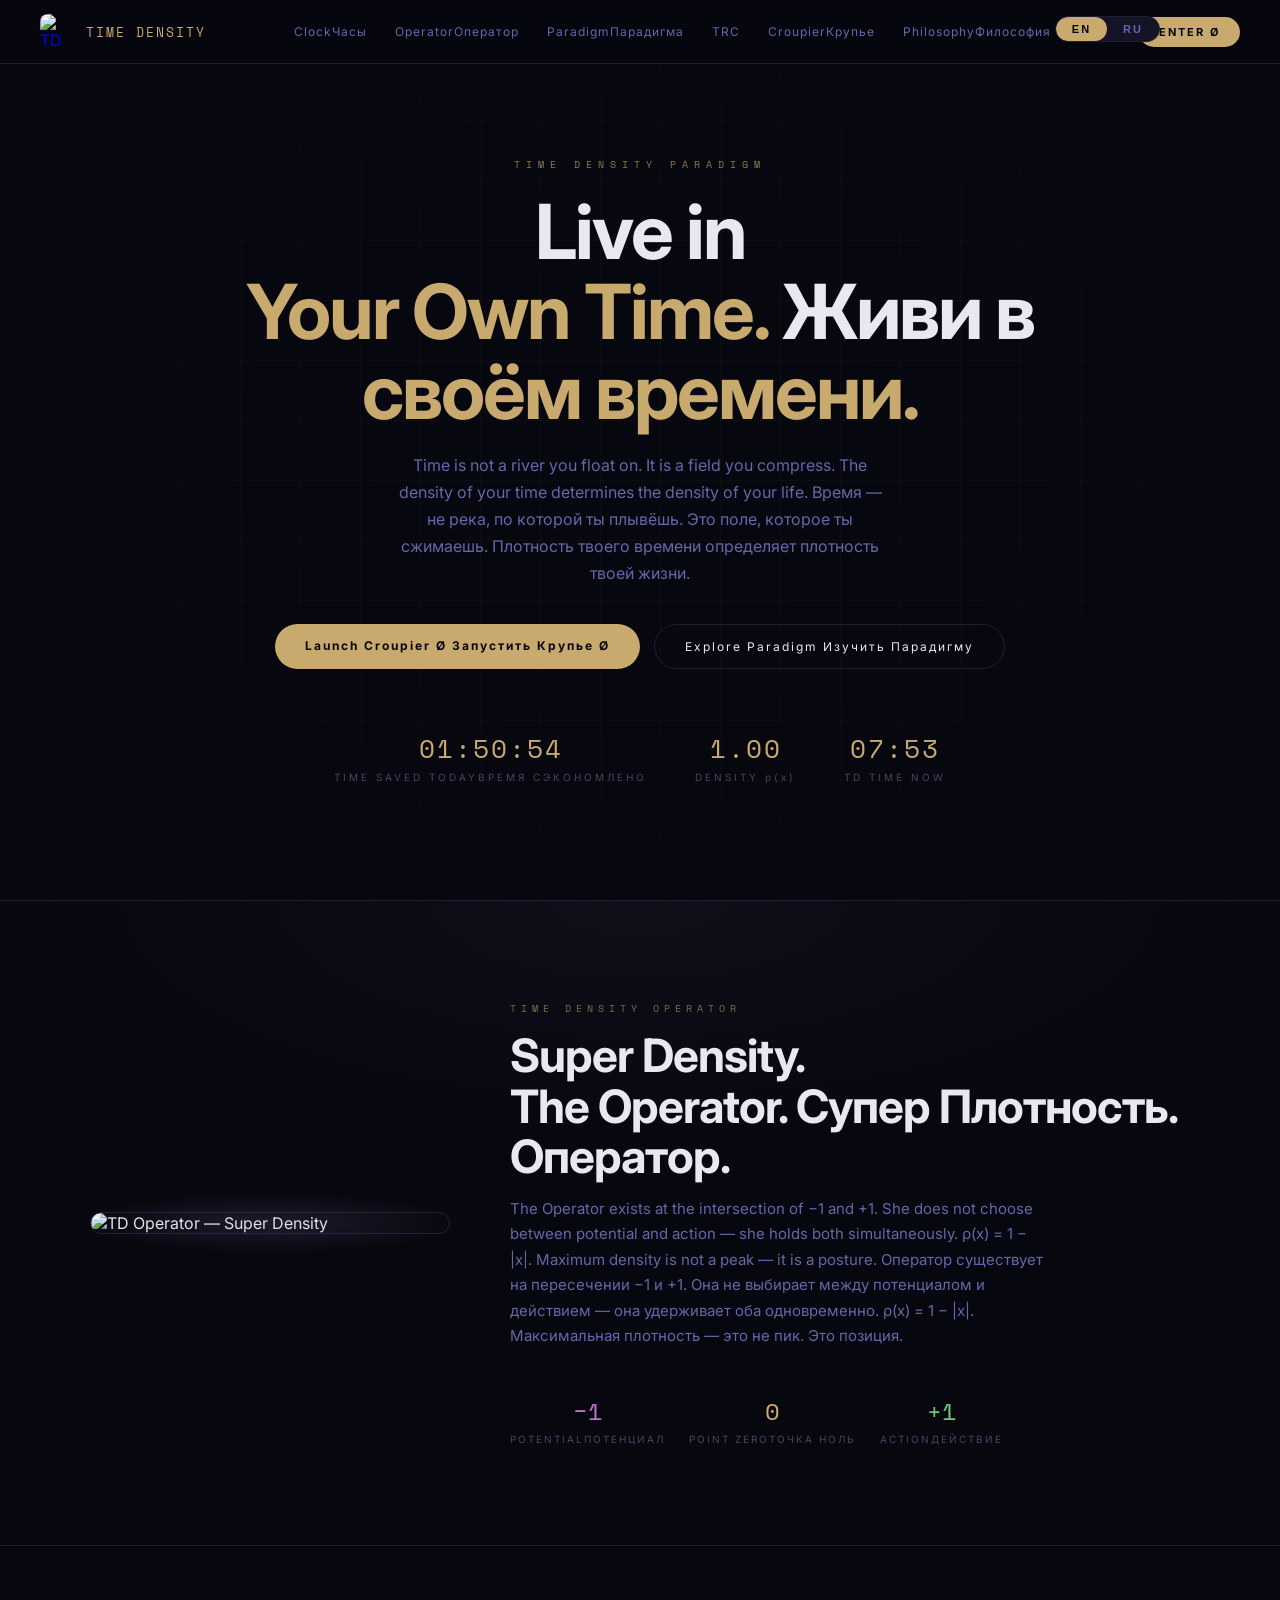
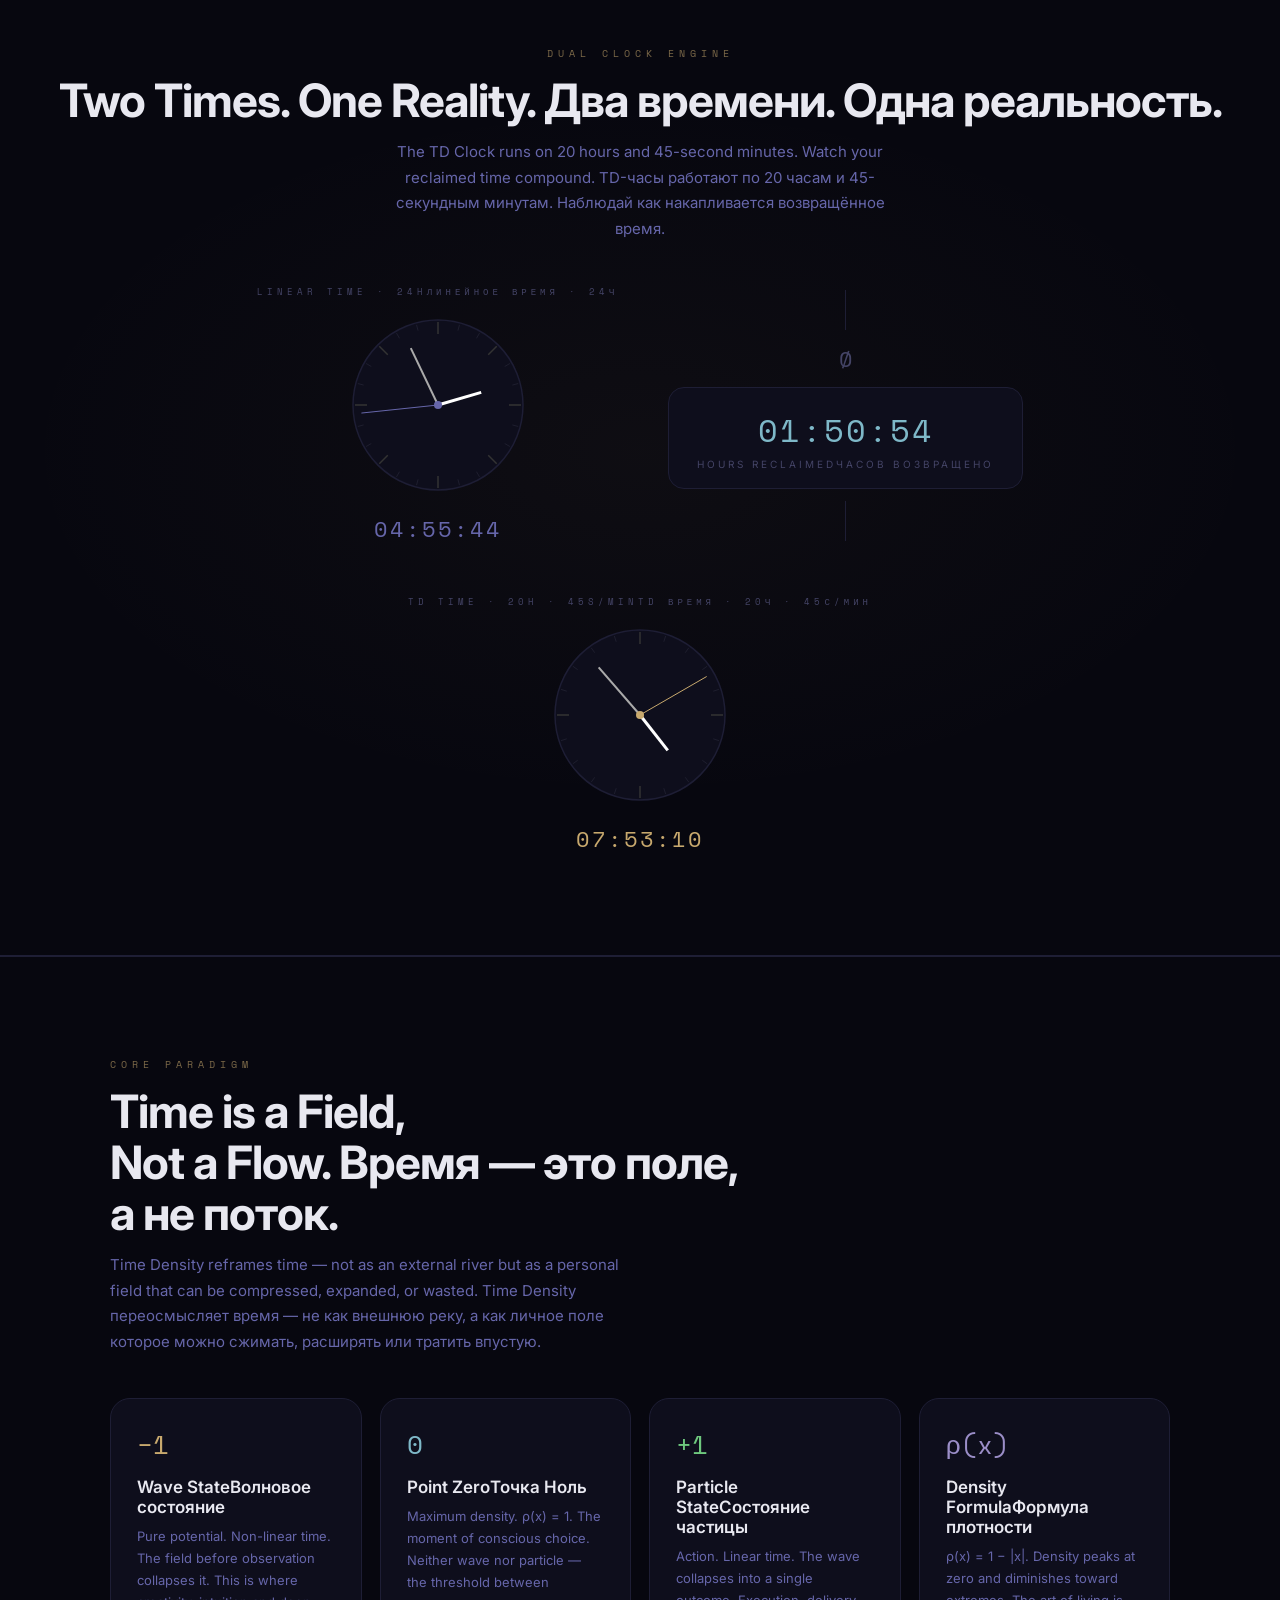
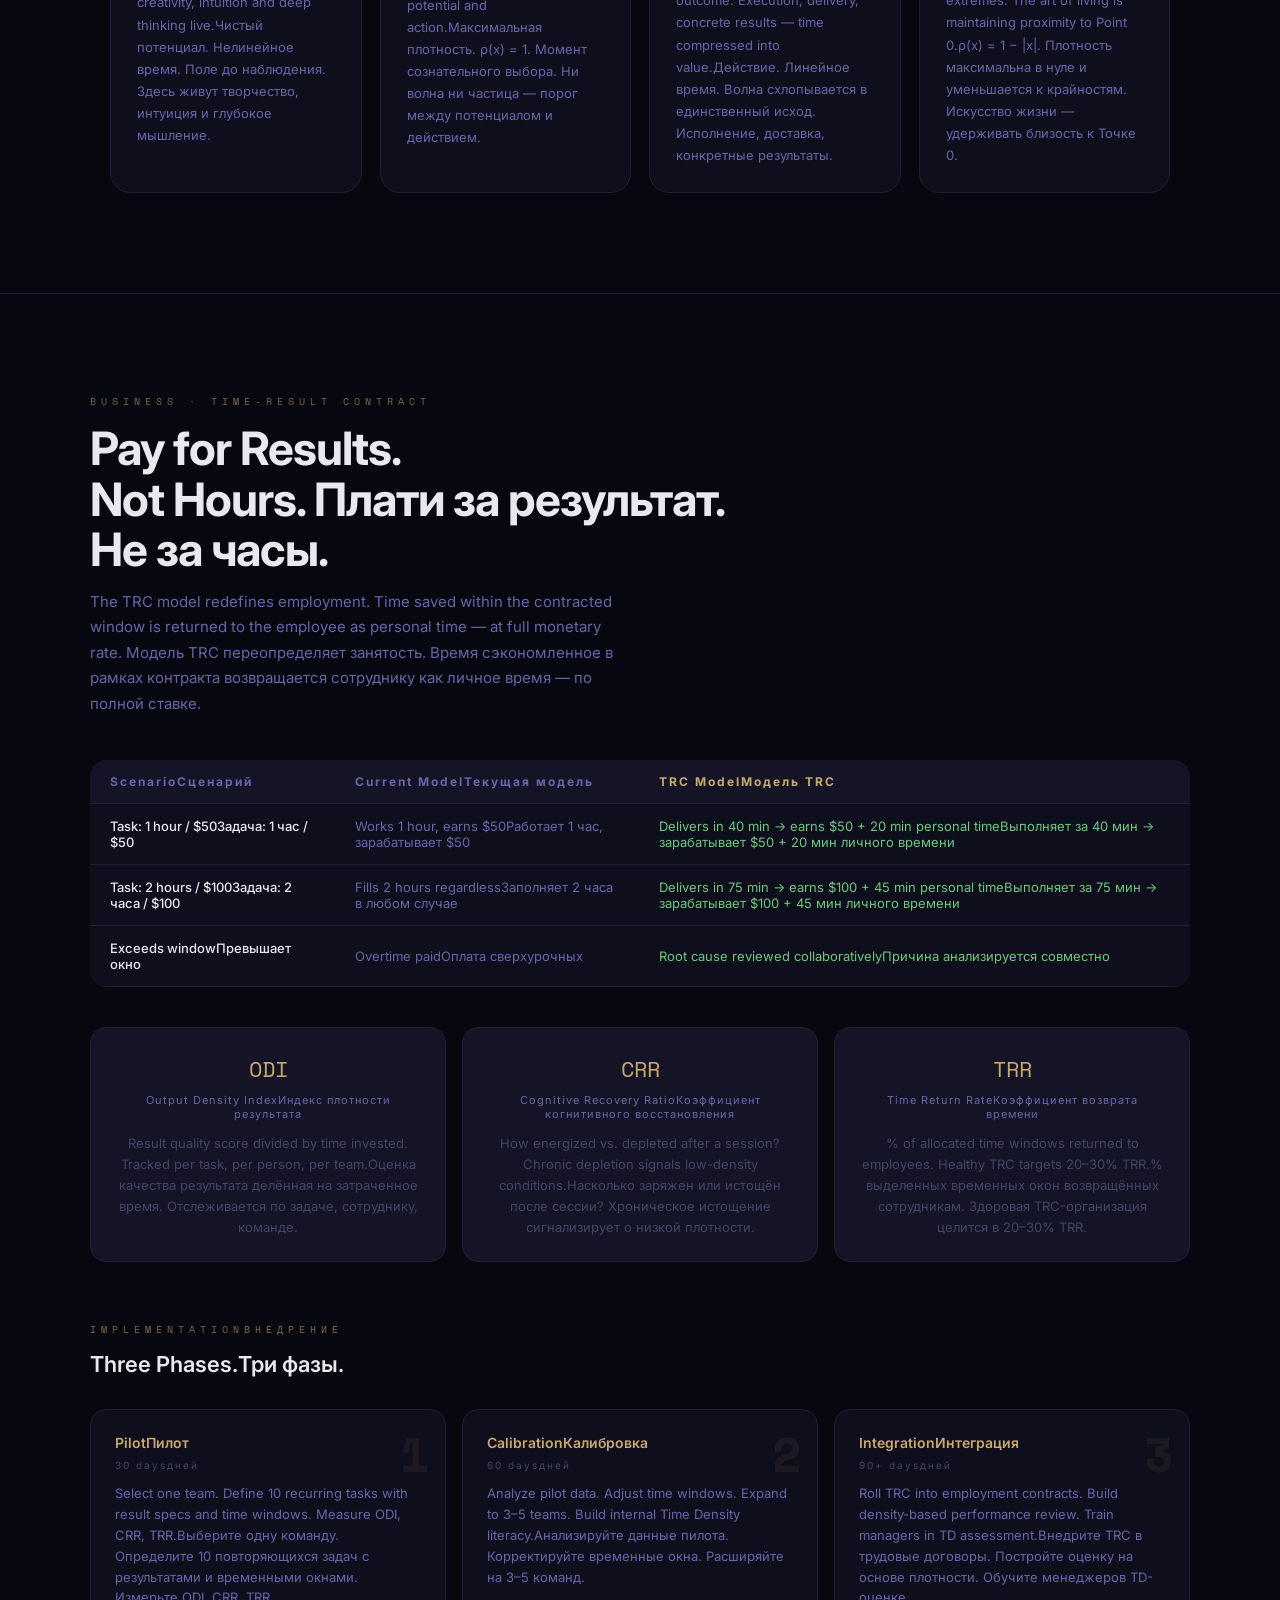
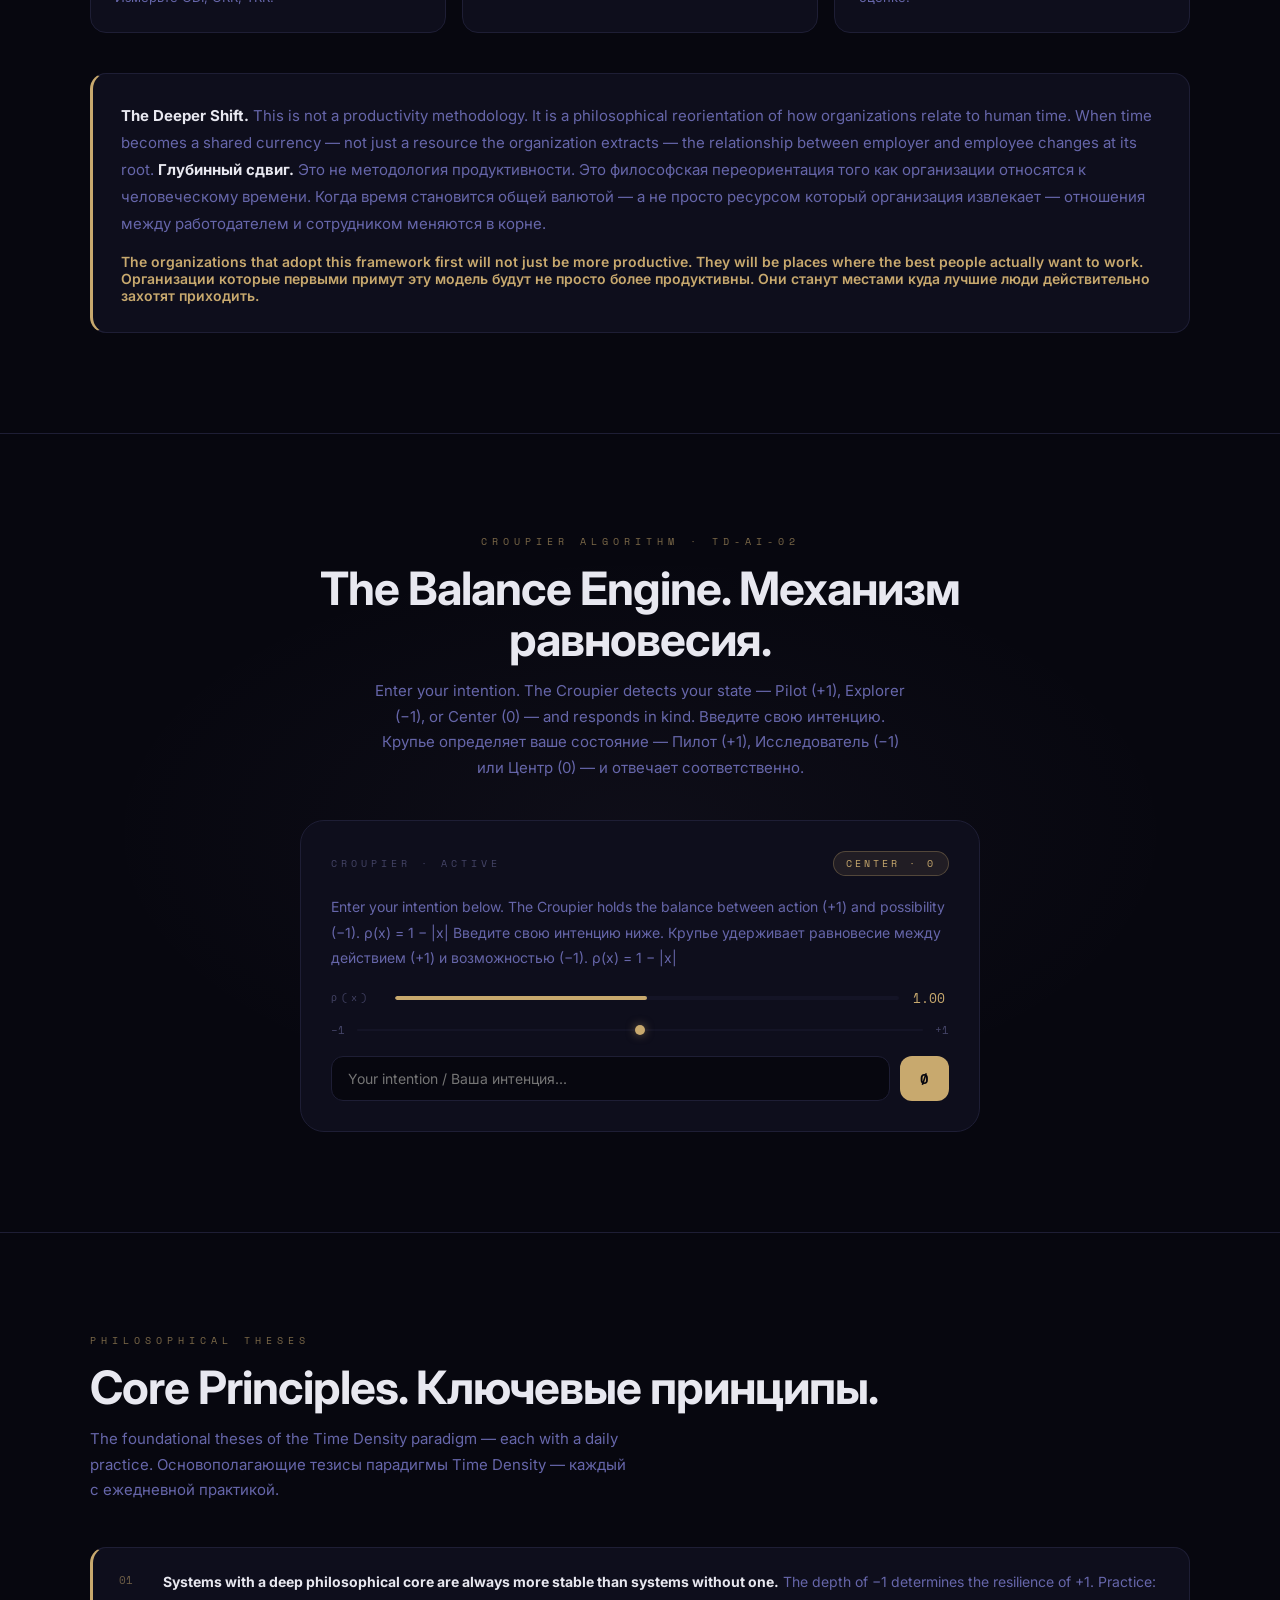
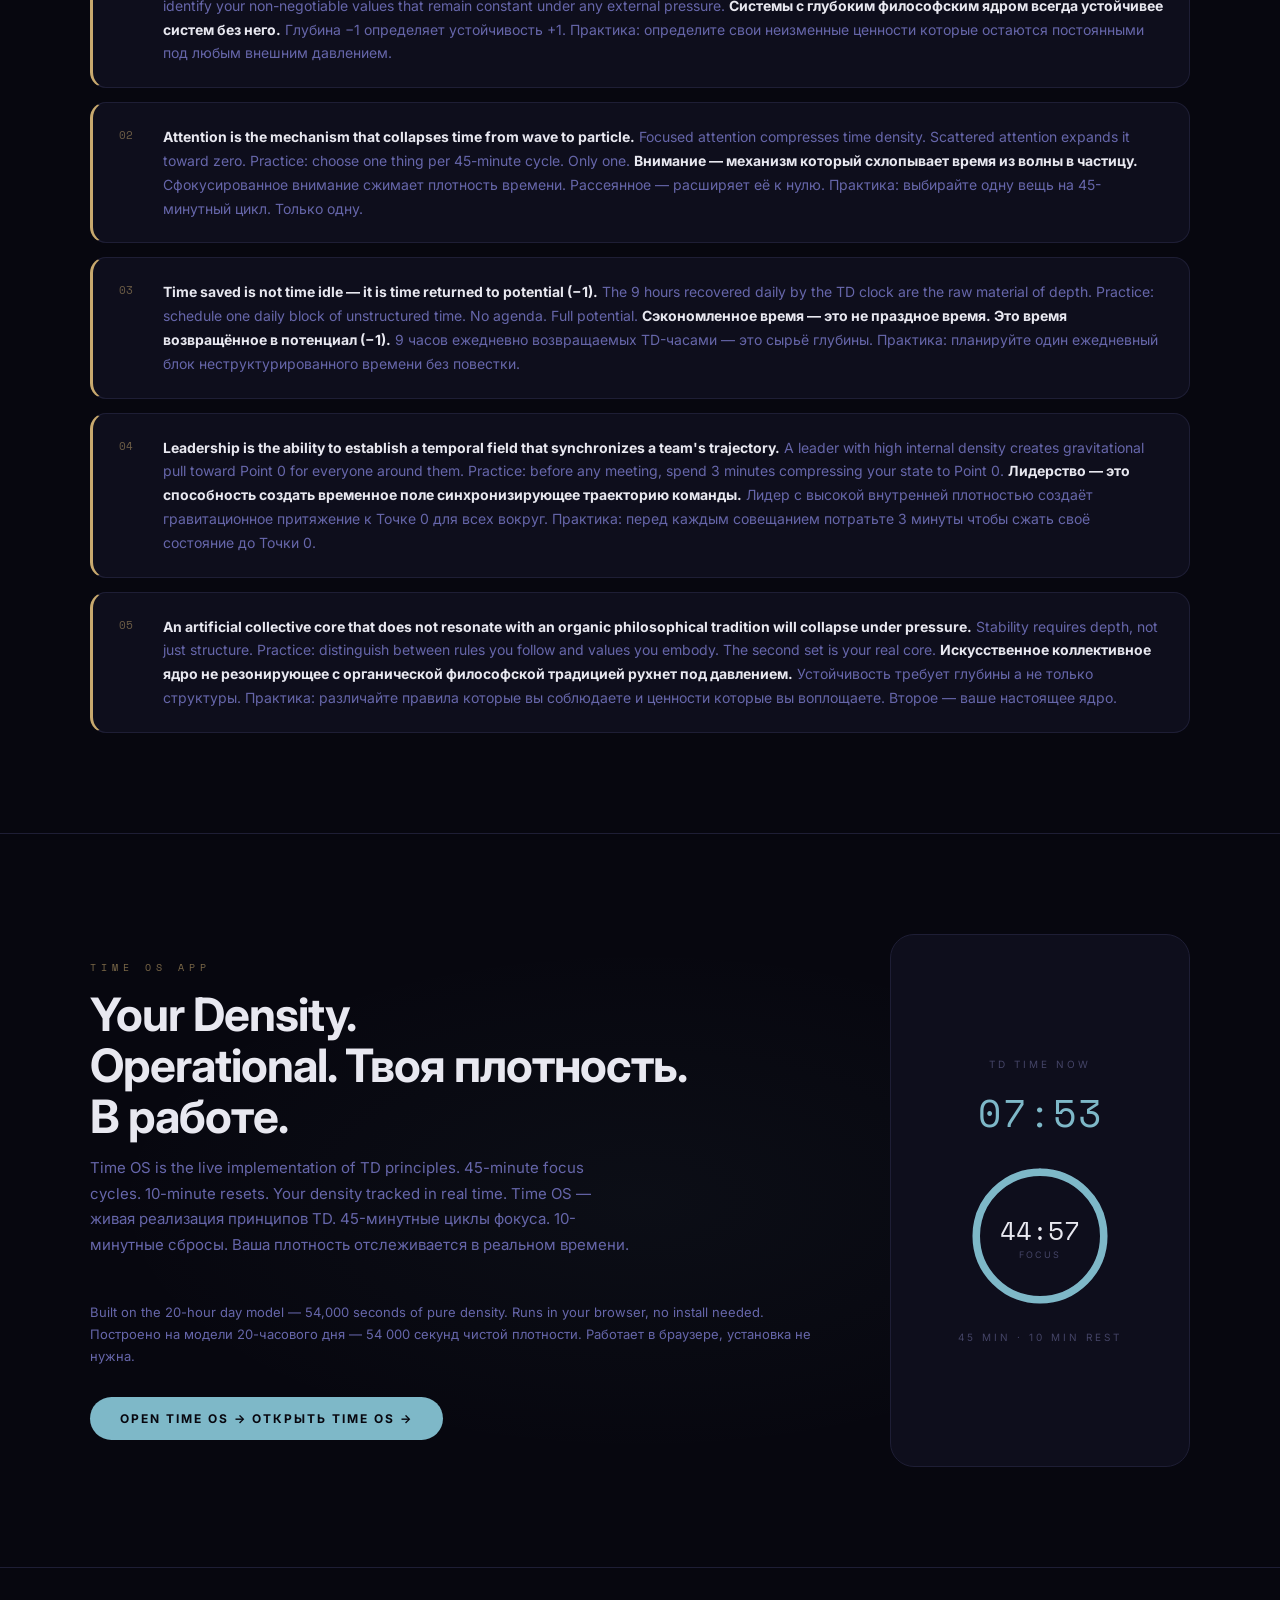
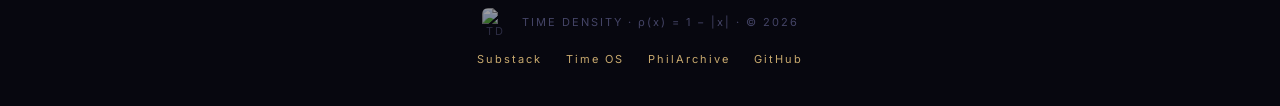
==== commit 1af4e16d: "feat: bilingual EN/RU + logo + operator image + TRC full paper + business section" ====
--- a/index.html
+++ b/index.html
@@ -8,57 +8,55 @@
 <link href="https://fonts.googleapis.com/css2?family=Inter:wght@300;400;500;600;700&family=Space+Mono:wght@400;700&display=swap" rel="stylesheet">
 <style>
 * { margin: 0; padding: 0; box-sizing: border-box; }
-
 :root {
-  --bg: #07070f;
-  --surface: #0e0e1c;
-  --surface2: #141426;
-  --border: #1e1e35;
-  --accent: #c8a96e;
-  --accent2: #7eb8c8;
-  --accent3: #9b8ec8;
-  --text: #e8e8f0;
-  --text2: #6666aa;
-  --text3: #444466;
-  --green: #6ec87e;
-  --purple: #c86ec8;
-}
-
+  --bg: #07070f; --surface: #0e0e1c; --surface2: #141426;
+  --border: #1e1e35; --accent: #c8a96e; --accent2: #7eb8c8;
+  --accent3: #9b8ec8; --text: #e8e8f0; --text2: #6666aa;
+  --text3: #444466; --green: #6ec87e; --purple: #c86ec8;
+}
 html { scroll-behavior: smooth; }
-
-body {
-  background: var(--bg);
-  color: var(--text);
-  font-family: 'Inter', sans-serif;
-  overflow-x: hidden;
-}
+body { background: var(--bg); color: var(--text); font-family: 'Inter', sans-serif; overflow-x: hidden; }
+
+/* ─── LANG SWITCHER ─── */
+.lang-switcher {
+  position: fixed; top: 16px; right: 120px; z-index: 200;
+  display: flex; background: var(--surface2);
+  border: 1px solid var(--border); border-radius: 20px; overflow: hidden;
+}
+.lang-btn {
+  padding: 6px 16px; font-size: 11px; font-weight: 700;
+  letter-spacing: 2px; border: none; background: none;
+  color: var(--text2); cursor: pointer; transition: all 0.2s;
+}
+.lang-btn.active { background: var(--accent); color: #07070f; border-radius: 20px; }
 
 /* ─── NAV ─── */
 nav {
   position: fixed; top: 0; left: 0; right: 0; z-index: 100;
-  background: rgba(7,7,15,0.85);
-  backdrop-filter: blur(20px);
+  background: rgba(7,7,15,0.9); backdrop-filter: blur(20px);
   border-bottom: 1px solid var(--border);
   display: flex; align-items: center; justify-content: space-between;
   padding: 0 40px; height: 64px;
 }
 .nav-logo {
+  display: flex; align-items: center; gap: 10px;
+  text-decoration: none;
+}
+.nav-logo img { width: 36px; height: 36px; border-radius: 8px; object-fit: cover; }
+.nav-logo-text {
   font-family: 'Space Mono', monospace;
-  font-size: 15px;
-  color: var(--accent);
-  letter-spacing: 3px;
-  text-decoration: none;
-}
-.nav-links { display: flex; gap: 32px; }
+  font-size: 13px; color: var(--accent); letter-spacing: 2px;
+}
+.nav-links { display: flex; gap: 28px; }
 .nav-links a {
-  color: var(--text2); font-size: 13px; text-decoration: none;
+  color: var(--text2); font-size: 12px; text-decoration: none;
   letter-spacing: 1px; transition: color 0.2s;
 }
 .nav-links a:hover { color: var(--text); }
 .nav-cta {
   background: var(--accent); color: #07070f;
   padding: 8px 20px; border-radius: 20px;
-  font-size: 12px; font-weight: 700; letter-spacing: 2px;
+  font-size: 11px; font-weight: 700; letter-spacing: 2px;
   text-decoration: none; transition: opacity 0.2s;
 }
 .nav-cta:hover { opacity: 0.85; }
@@ -68,11 +66,9 @@
   min-height: 100vh;
   display: flex; flex-direction: column;
   align-items: center; justify-content: center;
-  text-align: center;
-  padding: 120px 20px 60px;
+  text-align: center; padding: 120px 20px 80px;
   position: relative; overflow: hidden;
 }
-
 .hero-grid {
   position: absolute; inset: 0;
   background-image:
@@ -81,391 +77,352 @@
   background-size: 60px 60px;
   mask-image: radial-gradient(ellipse 80% 80% at 50% 50%, black 20%, transparent 100%);
 }
-
-.hero-symbol {
-  font-family: 'Space Mono', monospace;
-  font-size: 80px;
-  color: var(--accent);
-  opacity: 0.15;
-  position: absolute;
-  top: 20%; left: 50%; transform: translateX(-50%);
-  pointer-events: none;
-  animation: pulse 4s ease-in-out infinite;
-}
-@keyframes pulse { 0%,100%{opacity:0.1} 50%{opacity:0.2} }
-
 .hero-tag {
   font-family: 'Space Mono', monospace;
-  font-size: 11px; letter-spacing: 6px;
-  color: var(--accent); opacity: 0.7;
-  margin-bottom: 24px; position: relative;
-}
-
+  font-size: 10px; letter-spacing: 6px; color: var(--accent);
+  opacity: 0.7; margin-bottom: 20px; position: relative;
+}
 .hero-title {
-  font-size: clamp(40px, 8vw, 80px);
-  font-weight: 700; line-height: 1.05;
-  letter-spacing: -2px;
-  position: relative; margin-bottom: 24px;
-}
-
-.hero-title .line2 { color: var(--accent); }
-
+  font-size: clamp(38px, 7vw, 76px); font-weight: 700;
+  line-height: 1.05; letter-spacing: -2px;
+  position: relative; margin-bottom: 20px;
+}
+.hero-title .accent { color: var(--accent); }
 .hero-sub {
-  font-size: 17px; color: var(--text2);
-  line-height: 1.7; max-width: 520px;
-  margin: 0 auto 40px; position: relative;
-}
-
-.hero-btns {
-  display: flex; gap: 16px; justify-content: center;
-  flex-wrap: wrap; position: relative;
-}
-
+  font-size: 16px; color: var(--text2); line-height: 1.7;
+  max-width: 500px; margin: 0 auto 36px; position: relative;
+}
+.hero-btns { display: flex; gap: 14px; justify-content: center; flex-wrap: wrap; position: relative; }
 .btn-primary {
   background: var(--accent); color: #07070f;
-  padding: 14px 32px; border-radius: 30px;
-  font-weight: 700; font-size: 13px; letter-spacing: 2px;
+  padding: 14px 30px; border-radius: 30px;
+  font-weight: 700; font-size: 12px; letter-spacing: 2px;
   text-decoration: none; transition: all 0.2s;
 }
 .btn-primary:hover { transform: translateY(-2px); box-shadow: 0 8px 30px rgba(200,169,110,0.3); }
-
 .btn-secondary {
   background: transparent; color: var(--text);
-  padding: 14px 32px; border-radius: 30px;
-  font-size: 13px; letter-spacing: 2px;
-  border: 1px solid var(--border); text-decoration: none;
-  transition: all 0.2s;
+  padding: 14px 30px; border-radius: 30px;
+  font-size: 12px; letter-spacing: 2px;
+  border: 1px solid var(--border); text-decoration: none; transition: all 0.2s;
 }
 .btn-secondary:hover { border-color: var(--accent); color: var(--accent); }
 
-/* ─── LIVE COUNTER ─── */
 .live-strip {
-  display: flex; gap: 40px; justify-content: center;
+  display: flex; gap: 48px; justify-content: center;
   flex-wrap: wrap; margin-top: 60px; position: relative;
 }
 .live-item { text-align: center; }
 .live-value {
   font-family: 'Space Mono', monospace;
-  font-size: 28px; color: var(--accent); letter-spacing: 2px;
-}
-.live-label { font-size: 11px; color: var(--text3); letter-spacing: 3px; margin-top: 4px; }
+  font-size: 26px; color: var(--accent); letter-spacing: 2px;
+}
+.live-label { font-size: 10px; color: var(--text3); letter-spacing: 3px; margin-top: 4px; }
+
+/* ─── OPERATOR SECTION ─── */
+#operator {
+  border-top: 1px solid var(--border);
+  padding: 100px 20px;
+  background: radial-gradient(ellipse 80% 60% at 50% 0%, rgba(155,142,200,0.06) 0%, transparent 60%);
+}
+.operator-inner {
+  max-width: 1100px; margin: 0 auto;
+  display: flex; gap: 60px; align-items: center; flex-wrap: wrap;
+}
+.operator-img-wrap {
+  flex: 0 0 360px;
+  position: relative;
+}
+.operator-img {
+  width: 100%; border-radius: 24px;
+  border: 1px solid var(--border);
+  display: block;
+}
+.operator-glow {
+  position: absolute; inset: -20px;
+  background: radial-gradient(ellipse at center, rgba(155,142,200,0.15) 0%, transparent 70%);
+  pointer-events: none; border-radius: 50%;
+}
+.operator-text { flex: 1; min-width: 280px; }
 
 /* ─── SECTIONS ─── */
-section { padding: 100px 20px; max-width: 1100px; margin: 0 auto; }
-
+.section-wrap { padding: 100px 20px; max-width: 1100px; margin: 0 auto; }
 .section-tag {
   font-family: 'Space Mono', monospace;
   font-size: 10px; letter-spacing: 5px; color: var(--accent);
-  opacity: 0.6; margin-bottom: 16px; text-transform: uppercase;
+  opacity: 0.6; margin-bottom: 14px; text-transform: uppercase;
 }
 .section-title {
-  font-size: clamp(28px, 5vw, 48px);
-  font-weight: 700; letter-spacing: -1px;
-  margin-bottom: 16px; line-height: 1.1;
+  font-size: clamp(26px, 4vw, 46px); font-weight: 700;
+  letter-spacing: -1px; margin-bottom: 14px; line-height: 1.1;
 }
 .section-sub {
-  font-size: 15px; color: var(--text2);
-  line-height: 1.7; max-width: 560px; margin-bottom: 48px;
-}
-
-/* ─── CLOCK WIDGET ─── */
+  font-size: 15px; color: var(--text2); line-height: 1.7;
+  max-width: 540px; margin-bottom: 44px;
+}
+
+/* ─── CLOCK ─── */
 #clock-section {
   display: flex; flex-direction: column; align-items: center;
   text-align: center; padding: 100px 20px;
-  border-top: 1px solid var(--border);
-  border-bottom: 1px solid var(--border);
-  background: radial-gradient(ellipse 80% 60% at 50% 50%, rgba(200,169,110,0.04) 0%, transparent 70%);
-}
-
+  border-top: 1px solid var(--border); border-bottom: 1px solid var(--border);
+  background: radial-gradient(ellipse 70% 50% at 50% 50%, rgba(200,169,110,0.04) 0%, transparent 70%);
+}
 .clocks-row {
-  display: flex; gap: 60px; align-items: center;
-  flex-wrap: wrap; justify-content: center;
-  margin-top: 48px;
-}
-
+  display: flex; gap: 50px; align-items: center;
+  flex-wrap: wrap; justify-content: center; margin-top: 44px;
+}
 .clock-block { display: flex; flex-direction: column; align-items: center; gap: 12px; }
-
 .clock-label {
   font-family: 'Space Mono', monospace;
-  font-size: 10px; letter-spacing: 4px; color: var(--text3);
-}
-
+  font-size: 9px; letter-spacing: 4px; color: var(--text3);
+}
 .clock-time {
   font-family: 'Space Mono', monospace;
-  font-size: 24px; letter-spacing: 3px; font-weight: 400;
+  font-size: 22px; letter-spacing: 3px;
 }
 .clock-time.real { color: var(--text2); }
 .clock-time.td   { color: var(--accent); }
-
-.clock-divider {
-  display: flex; flex-direction: column; align-items: center; gap: 12px;
-}
-.clock-div-line { width: 1px; height: 50px; background: var(--border); }
-.clock-div-sym {
-  font-family: 'Space Mono', monospace;
-  font-size: 24px; color: var(--text3);
-}
-
+.clock-divider { display: flex; flex-direction: column; align-items: center; gap: 12px; }
+.clock-div-line { width: 1px; height: 40px; background: var(--border); }
+.clock-div-sym { font-family: 'Space Mono', monospace; font-size: 22px; color: var(--text3); }
 .saved-card {
   background: var(--surface); border: 1px solid var(--border);
-  border-radius: 16px; padding: 20px 32px; text-align: center;
+  border-radius: 16px; padding: 18px 28px; text-align: center;
 }
 .saved-val {
   font-family: 'Space Mono', monospace;
-  font-size: 36px; color: var(--accent2); letter-spacing: 2px;
-}
-.saved-lbl { font-size: 11px; color: var(--text3); letter-spacing: 3px; margin-top: 4px; }
+  font-size: 32px; color: var(--accent2); letter-spacing: 2px;
+}
+.saved-lbl { font-size: 10px; color: var(--text3); letter-spacing: 3px; margin-top: 4px; }
 
 /* ─── PARADIGM CARDS ─── */
 .cards-grid {
   display: grid;
-  grid-template-columns: repeat(auto-fit, minmax(280px, 1fr));
-  gap: 20px;
-}
-
+  grid-template-columns: repeat(auto-fit, minmax(240px, 1fr));
+  gap: 18px;
+}
 .paradigm-card {
-  background: var(--surface);
-  border: 1px solid var(--border);
-  border-radius: 20px;
-  padding: 28px;
+  background: var(--surface); border: 1px solid var(--border);
+  border-radius: 20px; padding: 26px;
   transition: border-color 0.3s, transform 0.3s;
 }
-.paradigm-card:hover { border-color: var(--accent); transform: translateY(-4px); }
-
-.card-icon {
-  font-family: 'Space Mono', monospace;
-  font-size: 28px; margin-bottom: 16px;
-}
-.card-icon.gold   { color: var(--accent); }
-.card-icon.blue   { color: var(--accent2); }
+.paradigm-card:hover { border-color: var(--accent); transform: translateY(-3px); }
+.card-icon { font-family: 'Space Mono', monospace; font-size: 26px; margin-bottom: 14px; }
+.card-icon.gold { color: var(--accent); }
+.card-icon.blue { color: var(--accent2); }
 .card-icon.purple { color: var(--accent3); }
-.card-icon.green  { color: var(--green); }
-
-.card-title { font-size: 18px; font-weight: 600; margin-bottom: 8px; }
-.card-text  { font-size: 14px; color: var(--text2); line-height: 1.7; }
-
-/* ─── TRC SECTION ─── */
-#trc {
-  border-top: 1px solid var(--border);
-  padding: 100px 20px;
-}
+.card-icon.green { color: var(--green); }
+.card-title { font-size: 17px; font-weight: 600; margin-bottom: 8px; }
+.card-text { font-size: 13px; color: var(--text2); line-height: 1.7; }
+
+/* ─── TRC ─── */
+#trc { border-top: 1px solid var(--border); padding: 100px 20px; }
 .trc-inner { max-width: 1100px; margin: 0 auto; }
-
 .kpi-grid {
   display: grid;
   grid-template-columns: repeat(auto-fit, minmax(200px, 1fr));
   gap: 16px; margin-top: 40px;
 }
-
 .kpi-card {
-  background: var(--surface2);
-  border: 1px solid var(--border);
-  border-radius: 16px; padding: 24px;
-  text-align: center;
-  transition: all 0.3s;
+  background: var(--surface2); border: 1px solid var(--border);
+  border-radius: 16px; padding: 24px; text-align: center; transition: all 0.3s;
 }
 .kpi-card:hover { border-color: var(--accent); }
-
-.kpi-name {
+.kpi-name { font-family: 'Space Mono', monospace; font-size: 22px; color: var(--accent); margin-bottom: 8px; }
+.kpi-full { font-size: 11px; color: var(--text2); letter-spacing: 1px; margin-bottom: 12px; }
+.kpi-desc { font-size: 13px; color: var(--text3); line-height: 1.6; }
+
+/* TRC Comparison Table */
+.trc-table {
+  width: 100%; border-collapse: collapse;
+  margin-top: 40px; border-radius: 16px; overflow: hidden;
+}
+.trc-table th {
+  background: var(--surface2); padding: 14px 20px;
+  text-align: left; font-size: 12px; letter-spacing: 2px;
+  color: var(--text2); border-bottom: 1px solid var(--border);
+}
+.trc-table th:last-child { color: var(--accent); }
+.trc-table td {
+  padding: 14px 20px; font-size: 13px; color: var(--text2);
+  border-bottom: 1px solid var(--border); background: var(--surface);
+}
+.trc-table td:first-child { color: var(--text); font-weight: 500; }
+.trc-table td:last-child { color: var(--green); }
+
+/* Phases */
+.phases-grid {
+  display: grid; grid-template-columns: repeat(auto-fit, minmax(220px, 1fr));
+  gap: 16px; margin-top: 32px;
+}
+.phase-card {
+  background: var(--surface); border: 1px solid var(--border);
+  border-radius: 16px; padding: 24px; position: relative; overflow: hidden;
+}
+.phase-num {
   font-family: 'Space Mono', monospace;
-  font-size: 22px; color: var(--accent);
-  margin-bottom: 8px;
-}
-.kpi-full { font-size: 12px; color: var(--text2); letter-spacing: 1px; margin-bottom: 12px; }
-.kpi-desc { font-size: 13px; color: var(--text3); line-height: 1.6; }
+  font-size: 48px; color: var(--accent); opacity: 0.08;
+  position: absolute; top: 8px; right: 16px; font-weight: 700;
+}
+.phase-title { font-size: 14px; font-weight: 600; color: var(--accent); margin-bottom: 8px; }
+.phase-days { font-size: 10px; color: var(--text3); letter-spacing: 2px; margin-bottom: 12px; }
+.phase-text { font-size: 13px; color: var(--text2); line-height: 1.6; }
 
 /* ─── CROUPIER ─── */
 #croupier {
-  border-top: 1px solid var(--border);
-  padding: 100px 20px;
+  border-top: 1px solid var(--border); padding: 100px 20px;
   background: radial-gradient(ellipse 60% 50% at 50% 50%, rgba(155,142,200,0.05) 0%, transparent 70%);
 }
 .croupier-inner { max-width: 680px; margin: 0 auto; text-align: center; }
-
 .croupier-panel {
-  background: var(--surface);
-  border: 1px solid var(--border);
-  border-radius: 24px; padding: 32px;
-  margin-top: 40px; text-align: left;
-}
-
+  background: var(--surface); border: 1px solid var(--border);
+  border-radius: 24px; padding: 30px; margin-top: 40px; text-align: left;
+}
 .croupier-top {
-  display: flex; justify-content: space-between; align-items: center;
-  margin-bottom: 20px;
-}
-.croupier-lbl {
-  font-family: 'Space Mono', monospace;
-  font-size: 10px; letter-spacing: 4px; color: var(--text3);
-}
-
+  display: flex; justify-content: space-between; align-items: center; margin-bottom: 18px;
+}
+.croupier-lbl { font-family: 'Space Mono', monospace; font-size: 10px; letter-spacing: 4px; color: var(--text3); }
 .mode-badge {
-  font-family: 'Space Mono', monospace;
-  font-size: 10px; letter-spacing: 3px;
-  padding: 4px 12px; border-radius: 20px;
-  transition: all 0.4s;
+  font-family: 'Space Mono', monospace; font-size: 10px; letter-spacing: 3px;
+  padding: 4px 12px; border-radius: 20px; transition: all 0.4s;
 }
 .mode-center  { background: rgba(200,169,110,0.1); color: var(--accent);  border: 1px solid rgba(200,169,110,0.3); }
 .mode-pilot   { background: rgba(110,200,126,0.1); color: var(--green);   border: 1px solid rgba(110,200,126,0.3); }
 .mode-explorer{ background: rgba(200,110,200,0.1); color: var(--purple);  border: 1px solid rgba(200,110,200,0.3); }
-
 .croupier-out {
   font-size: 14px; color: var(--text2); line-height: 1.8;
-  min-height: 60px; margin-bottom: 20px;
-  transition: opacity 0.3s;
-}
-
-.density-row { display: flex; align-items: center; gap: 16px; margin-bottom: 20px; }
+  min-height: 58px; margin-bottom: 18px; transition: opacity 0.3s;
+}
+.density-row { display: flex; align-items: center; gap: 14px; margin-bottom: 14px; }
 .density-track {
   flex: 1; height: 4px; background: var(--surface2);
-  border-radius: 2px; position: relative; overflow: hidden;
-}
-.density-fill {
-  height: 100%; border-radius: 2px;
-  transition: width 0.5s ease, background 0.5s ease;
-  background: var(--accent);
-}
-.density-num {
-  font-family: 'Space Mono', monospace;
-  font-size: 13px; color: var(--accent); min-width: 36px;
-}
-
-.axis-row { display: flex; align-items: center; gap: 12px; margin-bottom: 20px; }
+  border-radius: 2px; overflow: hidden;
+}
+.density-fill { height: 100%; border-radius: 2px; transition: width 0.5s, background 0.5s; background: var(--accent); }
+.density-num { font-family: 'Space Mono', monospace; font-size: 13px; color: var(--accent); min-width: 36px; }
+.axis-row { display: flex; align-items: center; gap: 12px; margin-bottom: 18px; }
 .axis-lbl { font-family: 'Space Mono', monospace; font-size: 11px; color: var(--text3); }
 .axis-track { flex: 1; height: 2px; background: var(--surface2); border-radius: 1px; position: relative; }
 .axis-dot {
-  position: absolute; width: 10px; height: 10px;
-  border-radius: 50%; background: var(--accent);
-  top: -4px; transition: left 0.5s ease;
+  position: absolute; width: 10px; height: 10px; border-radius: 50%;
+  background: var(--accent); top: -4px; transition: left 0.5s;
   box-shadow: 0 0 10px rgba(200,169,110,0.5);
 }
-
 .input-row { display: flex; gap: 10px; }
 .croupier-input {
-  flex: 1; background: var(--bg);
-  border: 1px solid var(--border); border-radius: 12px;
-  padding: 12px 16px; color: var(--text);
-  font-family: 'Inter', sans-serif; font-size: 14px;
-  outline: none; transition: border-color 0.3s;
+  flex: 1; background: var(--bg); border: 1px solid var(--border);
+  border-radius: 12px; padding: 12px 16px; color: var(--text);
+  font-family: 'Inter', sans-serif; font-size: 14px; outline: none; transition: border-color 0.3s;
 }
 .croupier-input:focus { border-color: var(--accent); }
 .croupier-btn {
-  background: var(--accent); color: var(--bg);
-  border: none; border-radius: 12px;
+  background: var(--accent); color: var(--bg); border: none; border-radius: 12px;
   padding: 12px 20px; font-family: 'Space Mono', monospace;
-  font-size: 14px; font-weight: 700; cursor: pointer;
-  transition: opacity 0.2s;
+  font-size: 14px; font-weight: 700; cursor: pointer; transition: opacity 0.2s;
 }
 .croupier-btn:hover { opacity: 0.85; }
 
 /* ─── PHILOSOPHY ─── */
-#philosophy {
-  border-top: 1px solid var(--border);
-  padding: 100px 20px;
-}
+#philosophy { border-top: 1px solid var(--border); padding: 100px 20px; }
 .philosophy-inner { max-width: 1100px; margin: 0 auto; }
-
-.thesis-list { display: flex; flex-direction: column; gap: 16px; margin-top: 40px; }
-
+.thesis-list { display: flex; flex-direction: column; gap: 14px; margin-top: 40px; }
 .thesis {
-  background: var(--surface);
-  border: 1px solid var(--border);
-  border-left: 3px solid var(--accent);
-  border-radius: 16px; padding: 24px 28px;
-  display: flex; gap: 20px; align-items: flex-start;
-  transition: border-color 0.3s;
+  background: var(--surface); border: 1px solid var(--border);
+  border-left: 3px solid var(--accent); border-radius: 16px;
+  padding: 22px 26px; display: flex; gap: 18px; align-items: flex-start; transition: border-color 0.3s;
 }
 .thesis:hover { border-color: var(--accent); }
-.thesis-num {
-  font-family: 'Space Mono', monospace;
-  font-size: 12px; color: var(--accent);
-  opacity: 0.5; min-width: 28px; margin-top: 2px;
-}
-.thesis-text { font-size: 15px; color: var(--text2); line-height: 1.7; }
+.thesis-num { font-family: 'Space Mono', monospace; font-size: 11px; color: var(--accent); opacity: 0.5; min-width: 26px; margin-top: 2px; }
+.thesis-text { font-size: 14px; color: var(--text2); line-height: 1.7; }
 .thesis-text strong { color: var(--text); }
 
-/* ─── TIMEOS EMBED ─── */
+/* ─── TIMEOS ─── */
 #timeos {
-  border-top: 1px solid var(--border);
-  padding: 100px 20px;
+  border-top: 1px solid var(--border); padding: 100px 20px;
   background: radial-gradient(ellipse 60% 50% at 50% 50%, rgba(126,184,200,0.04) 0%, transparent 70%);
 }
 .timeos-inner { max-width: 1100px; margin: 0 auto; display: flex; gap: 60px; align-items: center; flex-wrap: wrap; }
 .timeos-text { flex: 1; min-width: 280px; }
 .timeos-preview {
-  flex: 1; min-width: 300px;
-  background: var(--surface); border: 1px solid var(--border);
-  border-radius: 24px; overflow: hidden;
-  aspect-ratio: 9/16; max-width: 340px;
-  display: flex; flex-direction: column;
-  align-items: center; justify-content: center;
-  position: relative;
+  flex: 0 0 300px; background: var(--surface);
+  border: 1px solid var(--border); border-radius: 24px; overflow: hidden;
+  aspect-ratio: 9/16; max-width: 300px;
+  display: flex; align-items: center; justify-content: center;
 }
 .timeos-preview-inner {
   width: 100%; height: 100%;
-  display: flex; flex-direction: column;
-  align-items: center; justify-content: center;
-  gap: 16px; padding: 32px;
-}
-.timeos-big-time {
-  font-family: 'Space Mono', monospace;
-  font-size: 42px; color: var(--accent2); letter-spacing: 2px;
-}
-.timeos-big-label { font-size: 11px; color: var(--text3); letter-spacing: 3px; }
-
-.timeos-ring {
-  width: 160px; height: 160px; position: relative;
-  margin: 8px 0;
-}
+  display: flex; flex-direction: column; align-items: center; justify-content: center; gap: 14px; padding: 28px;
+}
+.timeos-big-time { font-family: 'Space Mono', monospace; font-size: 38px; color: var(--accent2); letter-spacing: 2px; }
+.timeos-big-label { font-size: 10px; color: var(--text3); letter-spacing: 3px; }
+.timeos-ring { width: 150px; height: 150px; position: relative; margin: 6px 0; }
 .timeos-ring svg { width: 100%; height: 100%; transform: rotate(-90deg); }
-.timeos-ring-lbl {
-  position: absolute; inset: 0;
-  display: flex; flex-direction: column;
-  align-items: center; justify-content: center;
-}
-.timeos-ring-val {
-  font-family: 'Space Mono', monospace;
-  font-size: 28px; color: var(--text);
-}
-.timeos-ring-sub { font-size: 10px; color: var(--text3); letter-spacing: 2px; }
-
+.timeos-ring-lbl { position: absolute; inset: 0; display: flex; flex-direction: column; align-items: center; justify-content: center; }
+.timeos-ring-val { font-family: 'Space Mono', monospace; font-size: 26px; color: var(--text); }
+.timeos-ring-sub { font-size: 9px; color: var(--text3); letter-spacing: 2px; }
 .timeos-open-btn {
   background: var(--accent2); color: var(--bg);
-  padding: 14px 32px; border-radius: 30px;
-  font-weight: 700; font-size: 13px; letter-spacing: 2px;
-  text-decoration: none; transition: all 0.2s;
-  display: inline-block; margin-top: 24px;
+  padding: 14px 30px; border-radius: 30px;
+  font-weight: 700; font-size: 12px; letter-spacing: 2px;
+  text-decoration: none; transition: all 0.2s; display: inline-block; margin-top: 22px;
 }
 .timeos-open-btn:hover { transform: translateY(-2px); box-shadow: 0 8px 30px rgba(126,184,200,0.3); }
 
 /* ─── FOOTER ─── */
 footer {
-  border-top: 1px solid var(--border);
-  padding: 40px; text-align: center;
-  color: var(--text3); font-size: 12px; letter-spacing: 2px;
+  border-top: 1px solid var(--border); padding: 40px; text-align: center;
+  color: var(--text3); font-size: 11px; letter-spacing: 2px;
 }
 footer a { color: var(--accent); text-decoration: none; }
 
 /* ─── RESPONSIVE ─── */
 @media (max-width: 768px) {
-  nav { padding: 0 20px; }
+  nav { padding: 0 16px; }
   .nav-links { display: none; }
-  .clocks-row { gap: 30px; }
+  .lang-switcher { right: 80px; }
+  .operator-inner { flex-direction: column; }
+  .operator-img-wrap { flex: none; width: 100%; max-width: 360px; margin: 0 auto; }
   .timeos-inner { flex-direction: column; align-items: center; }
-}
+  .clocks-row { gap: 24px; }
+}
+
+/* ─── i18n hidden ─── */
+[data-ru] { display: none; }
+body.ru [data-en] { display: none; }
+body.ru [data-ru] { display: unset; }
+span[data-en], span[data-ru], div[data-en], div[data-ru],
+p[data-en], p[data-ru], h1[data-en], h1[data-ru],
+h2[data-en], h2[data-ru], a[data-en], a[data-ru] { display: inline; }
+body.ru [data-en] { display: none !important; }
+body.ru [data-ru] { display: inline !important; }
+/* block-level overrides */
+body.ru div[data-en], body.ru section[data-en] { display: none !important; }
+body.ru div[data-ru], body.ru section[data-ru] { display: block !important; }
+div[data-ru], section[data-ru] { display: none; }
 </style>
 </head>
 <body>
 
+<!-- LANG SWITCHER -->
+<div class="lang-switcher">
+  <button class="lang-btn active" onclick="setLang('en')">EN</button>
+  <button class="lang-btn" onclick="setLang('ru')">RU</button>
+</div>
+
 <!-- NAV -->
 <nav>
-  <a class="nav-logo" href="#">TD · Ø</a>
+  <a class="nav-logo" href="#">
+    <img src="https://base44.app/api/apps/6a0f1143b5f0e9c43b50c54d/files/mp/public/6a0f1143b5f0e9c43b50c54d/2a59864cc_td_logo.png" alt="TD Logo">
+    <span class="nav-logo-text">TIME DENSITY</span>
+  </a>
   <div class="nav-links">
-    <a href="#clock-section">Clock</a>
-    <a href="#paradigm">Paradigm</a>
+    <a href="#clock-section"><span data-en>Clock</span><span data-ru>Часы</span></a>
+    <a href="#operator"><span data-en>Operator</span><span data-ru>Оператор</span></a>
+    <a href="#paradigm"><span data-en>Paradigm</span><span data-ru>Парадигма</span></a>
     <a href="#trc">TRC</a>
-    <a href="#croupier">Croupier</a>
-    <a href="#philosophy">Philosophy</a>
-    <a href="#timeos">Time OS</a>
+    <a href="#croupier"><span data-en>Croupier</span><span data-ru>Крупье</span></a>
+    <a href="#philosophy"><span data-en>Philosophy</span><span data-ru>Философия</span></a>
   </div>
   <a class="nav-cta" href="#croupier">ENTER Ø</a>
 </nav>
@@ -473,24 +430,29 @@
 <!-- HERO -->
 <div id="hero">
   <div class="hero-grid"></div>
-  <div class="hero-symbol">Ø</div>
   <div class="hero-tag">TIME DENSITY PARADIGM</div>
   <h1 class="hero-title">
-    Live in<br><span class="line2">Your Own Time.</span>
+    <span data-en>Live in<br><span class="accent">Your Own Time.</span></span>
+    <span data-ru>Живи в<br><span class="accent">своём времени.</span></span>
   </h1>
   <p class="hero-sub">
-    Time is not a river you float on. It is a field you compress. 
-    The density of your time determines the density of your life.
+    <span data-en>Time is not a river you float on. It is a field you compress. The density of your time determines the density of your life.</span>
+    <span data-ru>Время — не река, по которой ты плывёшь. Это поле, которое ты сжимаешь. Плотность твоего времени определяет плотность твоей жизни.</span>
   </p>
   <div class="hero-btns">
-    <a class="btn-primary" href="#croupier">Launch Croupier Ø</a>
-    <a class="btn-secondary" href="#paradigm">Explore Paradigm</a>
-  </div>
-
+    <a class="btn-primary" href="#croupier">
+      <span data-en>Launch Croupier Ø</span>
+      <span data-ru>Запустить Крупье Ø</span>
+    </a>
+    <a class="btn-secondary" href="#paradigm">
+      <span data-en>Explore Paradigm</span>
+      <span data-ru>Изучить Парадигму</span>
+    </a>
+  </div>
   <div class="live-strip">
     <div class="live-item">
       <div class="live-value" id="heroSaved">00:00:00</div>
-      <div class="live-label">TIME SAVED TODAY</div>
+      <div class="live-label"><span data-en>TIME SAVED TODAY</span><span data-ru>ВРЕМЯ СЭКОНОМЛЕНО</span></div>
     </div>
     <div class="live-item">
       <div class="live-value" id="heroDensity">1.00</div>
@@ -503,97 +465,210 @@
   </div>
 </div>
 
-<!-- CLOCK SECTION -->
+<!-- OPERATOR -->
+<div id="operator">
+  <div class="operator-inner">
+    <div class="operator-img-wrap">
+      <div class="operator-glow"></div>
+      <img class="operator-img"
+        src="https://base44.app/api/apps/6a0f1143b5f0e9c43b50c54d/files/mp/public/6a0f1143b5f0e9c43b50c54d/737146100_td_operator.png"
+        alt="TD Operator — Super Density">
+    </div>
+    <div class="operator-text">
+      <div class="section-tag">TIME DENSITY OPERATOR</div>
+      <h2 class="section-title">
+        <span data-en>Super Density.<br>The Operator.</span>
+        <span data-ru>Супер Плотность.<br>Оператор.</span>
+      </h2>
+      <p class="section-sub">
+        <span data-en>The Operator exists at the intersection of −1 and +1. She does not choose between potential and action — she holds both simultaneously. ρ(x) = 1 − |x|. Maximum density is not a peak — it is a posture.</span>
+        <span data-ru>Оператор существует на пересечении −1 и +1. Она не выбирает между потенциалом и действием — она удерживает оба одновременно. ρ(x) = 1 − |x|. Максимальная плотность — это не пик. Это позиция.</span>
+      </p>
+      <div style="display:flex; gap:24px; flex-wrap:wrap; margin-top:8px;">
+        <div style="text-align:center;">
+          <div style="font-family:'Space Mono',monospace; font-size:24px; color:var(--purple);">−1</div>
+          <div style="font-size:10px; color:var(--text3); letter-spacing:2px; margin-top:4px;"><span data-en>POTENTIAL</span><span data-ru>ПОТЕНЦИАЛ</span></div>
+        </div>
+        <div style="text-align:center;">
+          <div style="font-family:'Space Mono',monospace; font-size:24px; color:var(--accent);">0</div>
+          <div style="font-size:10px; color:var(--text3); letter-spacing:2px; margin-top:4px;"><span data-en>POINT ZERO</span><span data-ru>ТОЧКА НОЛЬ</span></div>
+        </div>
+        <div style="text-align:center;">
+          <div style="font-family:'Space Mono',monospace; font-size:24px; color:var(--green);">+1</div>
+          <div style="font-size:10px; color:var(--text3); letter-spacing:2px; margin-top:4px;"><span data-en>ACTION</span><span data-ru>ДЕЙСТВИЕ</span></div>
+        </div>
+      </div>
+    </div>
+  </div>
+</div>
+
+<!-- CLOCK -->
 <div id="clock-section">
   <div class="section-tag">DUAL CLOCK ENGINE</div>
-  <h2 class="section-title">Two Times. One Reality.</h2>
-  <p class="section-sub" style="margin:0 auto 0; text-align:center;">
-    The TD Clock runs on 20 hours and 45-second minutes. 
-    Watch your time density compound in real time.
+  <h2 class="section-title">
+    <span data-en>Two Times. One Reality.</span>
+    <span data-ru>Два времени. Одна реальность.</span>
+  </h2>
+  <p class="section-sub" style="margin:0 auto; text-align:center;">
+    <span data-en>The TD Clock runs on 20 hours and 45-second minutes. Watch your reclaimed time compound.</span>
+    <span data-ru>TD-часы работают по 20 часам и 45-секундным минутам. Наблюдай как накапливается возвращённое время.</span>
   </p>
-
   <div class="clocks-row">
     <div class="clock-block">
-      <div class="clock-label">LINEAR TIME · 24H</div>
-      <canvas id="realCanvas" width="200" height="200"></canvas>
+      <div class="clock-label"><span data-en>LINEAR TIME · 24H</span><span data-ru>ЛИНЕЙНОЕ ВРЕМЯ · 24Ч</span></div>
+      <canvas id="realCanvas" width="190" height="190"></canvas>
       <div class="clock-time real" id="realTime">00:00:00</div>
     </div>
-
     <div class="clock-divider">
       <div class="clock-div-line"></div>
       <div class="clock-div-sym">Ø</div>
       <div class="saved-card">
         <div class="saved-val" id="savedTime">00:00:00</div>
-        <div class="saved-lbl">HOURS RECLAIMED</div>
+        <div class="saved-lbl"><span data-en>HOURS RECLAIMED</span><span data-ru>ЧАСОВ ВОЗВРАЩЕНО</span></div>
       </div>
       <div class="clock-div-line"></div>
     </div>
-
     <div class="clock-block">
-      <div class="clock-label">TD TIME · 20H · 45S/MIN</div>
-      <canvas id="tdCanvas" width="200" height="200"></canvas>
+      <div class="clock-label"><span data-en>TD TIME · 20H · 45S/MIN</span><span data-ru>TD ВРЕМЯ · 20Ч · 45С/МИН</span></div>
+      <canvas id="tdCanvas" width="190" height="190"></canvas>
       <div class="clock-time td" id="tdTime">00:00:00</div>
     </div>
   </div>
 </div>
 
 <!-- PARADIGM -->
-<section id="paradigm">
-  <div class="section-tag">CORE PARADIGM</div>
-  <h2 class="section-title">Time is a Field,<br>Not a Flow.</h2>
-  <p class="section-sub">
-    Time Density reframes how we understand time — not as an external river 
-    but as a personal field that can be compressed, expanded, or wasted.
-  </p>
-  <div class="cards-grid">
-    <div class="paradigm-card">
-      <div class="card-icon gold">−1</div>
-      <div class="card-title">Wave State</div>
-      <div class="card-text">Pure potential. Non-linear time. The field before observation collapses it into a single path. This is where creativity, intuition and deep thinking live.</div>
-    </div>
-    <div class="paradigm-card">
-      <div class="card-icon blue">0</div>
-      <div class="card-title">Point Zero</div>
-      <div class="card-text">Maximum density. The moment of conscious choice. ρ(x) = 1. Neither wave nor particle — the threshold between potential and action.</div>
-    </div>
-    <div class="paradigm-card">
-      <div class="card-icon green">+1</div>
-      <div class="card-title">Particle State</div>
-      <div class="card-text">Action. Linear time. The wave collapses into a single definite outcome. Execution, delivery, concrete results — time compressed into value.</div>
-    </div>
-    <div class="paradigm-card">
-      <div class="card-icon purple">ρ(x)</div>
-      <div class="card-title">Density Formula</div>
-      <div class="card-text">ρ(x) = 1 − |x|. Density peaks at zero and diminishes toward extremes. The art of living is maintaining proximity to Point 0.</div>
-    </div>
-  </div>
-</section>
+<div id="paradigm" style="border-top:1px solid var(--border);">
+  <div class="section-wrap">
+    <div class="section-tag">CORE PARADIGM</div>
+    <h2 class="section-title">
+      <span data-en>Time is a Field,<br>Not a Flow.</span>
+      <span data-ru>Время — это поле,<br>а не поток.</span>
+    </h2>
+    <p class="section-sub">
+      <span data-en>Time Density reframes time — not as an external river but as a personal field that can be compressed, expanded, or wasted.</span>
+      <span data-ru>Time Density переосмысляет время — не как внешнюю реку, а как личное поле которое можно сжимать, расширять или тратить впустую.</span>
+    </p>
+    <div class="cards-grid">
+      <div class="paradigm-card">
+        <div class="card-icon gold">−1</div>
+        <div class="card-title"><span data-en>Wave State</span><span data-ru>Волновое состояние</span></div>
+        <div class="card-text"><span data-en>Pure potential. Non-linear time. The field before observation collapses it. This is where creativity, intuition and deep thinking live.</span><span data-ru>Чистый потенциал. Нелинейное время. Поле до наблюдения. Здесь живут творчество, интуиция и глубокое мышление.</span></div>
+      </div>
+      <div class="paradigm-card">
+        <div class="card-icon blue">0</div>
+        <div class="card-title"><span data-en>Point Zero</span><span data-ru>Точка Ноль</span></div>
+        <div class="card-text"><span data-en>Maximum density. ρ(x) = 1. The moment of conscious choice. Neither wave nor particle — the threshold between potential and action.</span><span data-ru>Максимальная плотность. ρ(x) = 1. Момент сознательного выбора. Ни волна ни частица — порог между потенциалом и действием.</span></div>
+      </div>
+      <div class="paradigm-card">
+        <div class="card-icon green">+1</div>
+        <div class="card-title"><span data-en>Particle State</span><span data-ru>Состояние частицы</span></div>
+        <div class="card-text"><span data-en>Action. Linear time. The wave collapses into a single outcome. Execution, delivery, concrete results — time compressed into value.</span><span data-ru>Действие. Линейное время. Волна схлопывается в единственный исход. Исполнение, доставка, конкретные результаты.</span></div>
+      </div>
+      <div class="paradigm-card">
+        <div class="card-icon purple">ρ(x)</div>
+        <div class="card-title"><span data-en>Density Formula</span><span data-ru>Формула плотности</span></div>
+        <div class="card-text"><span data-en>ρ(x) = 1 − |x|. Density peaks at zero and diminishes toward extremes. The art of living is maintaining proximity to Point 0.</span><span data-ru>ρ(x) = 1 − |x|. Плотность максимальна в нуле и уменьшается к крайностям. Искусство жизни — удерживать близость к Точке 0.</span></div>
+      </div>
+    </div>
+  </div>
+</div>
 
 <!-- TRC -->
 <div id="trc">
   <div class="trc-inner">
-    <div class="section-tag">TIME-RESULT CONTRACT</div>
-    <h2 class="section-title">Pay for Results.<br>Not Hours.</h2>
+    <div class="section-tag">BUSINESS · TIME-RESULT CONTRACT</div>
+    <h2 class="section-title">
+      <span data-en>Pay for Results.<br>Not Hours.</span>
+      <span data-ru>Плати за результат.<br>Не за часы.</span>
+    </h2>
     <p class="section-sub">
-      The TRC model redefines employment by treating time as a second currency. 
-      When you finish in 4 hours what took 8 — the 4 saved are yours.
+      <span data-en>The TRC model redefines employment. Time saved within the contracted window is returned to the employee as personal time — at full monetary rate.</span>
+      <span data-ru>Модель TRC переопределяет занятость. Время сэкономленное в рамках контракта возвращается сотруднику как личное время — по полной ставке.</span>
     </p>
+
+    <!-- Comparison table -->
+    <table class="trc-table">
+      <thead>
+        <tr>
+          <th><span data-en>Scenario</span><span data-ru>Сценарий</span></th>
+          <th><span data-en>Current Model</span><span data-ru>Текущая модель</span></th>
+          <th><span data-en>TRC Model</span><span data-ru>Модель TRC</span></th>
+        </tr>
+      </thead>
+      <tbody>
+        <tr>
+          <td><span data-en>Task: 1 hour / $50</span><span data-ru>Задача: 1 час / $50</span></td>
+          <td><span data-en>Works 1 hour, earns $50</span><span data-ru>Работает 1 час, зарабатывает $50</span></td>
+          <td><span data-en>Delivers in 40 min → earns $50 + 20 min personal time</span><span data-ru>Выполняет за 40 мин → зарабатывает $50 + 20 мин личного времени</span></td>
+        </tr>
+        <tr>
+          <td><span data-en>Task: 2 hours / $100</span><span data-ru>Задача: 2 часа / $100</span></td>
+          <td><span data-en>Fills 2 hours regardless</span><span data-ru>Заполняет 2 часа в любом случае</span></td>
+          <td><span data-en>Delivers in 75 min → earns $100 + 45 min personal time</span><span data-ru>Выполняет за 75 мин → зарабатывает $100 + 45 мин личного времени</span></td>
+        </tr>
+        <tr>
+          <td><span data-en>Exceeds window</span><span data-ru>Превышает окно</span></td>
+          <td><span data-en>Overtime paid</span><span data-ru>Оплата сверхурочных</span></td>
+          <td><span data-en>Root cause reviewed collaboratively</span><span data-ru>Причина анализируется совместно</span></td>
+        </tr>
+      </tbody>
+    </table>
+
     <div class="kpi-grid">
       <div class="kpi-card">
         <div class="kpi-name">ODI</div>
-        <div class="kpi-full">Output Density Index</div>
-        <div class="kpi-desc">Measures the ratio of actual output to contracted time window. The core KPI of time efficiency.</div>
+        <div class="kpi-full"><span data-en>Output Density Index</span><span data-ru>Индекс плотности результата</span></div>
+        <div class="kpi-desc"><span data-en>Result quality score divided by time invested. Tracked per task, per person, per team.</span><span data-ru>Оценка качества результата делённая на затраченное время. Отслеживается по задаче, сотруднику, команде.</span></div>
       </div>
       <div class="kpi-card">
         <div class="kpi-name">CRR</div>
-        <div class="kpi-full">Contract Result Rate</div>
-        <div class="kpi-desc">Tracks the percentage of contracts completed within the agreed time-result parameters.</div>
+        <div class="kpi-full"><span data-en>Cognitive Recovery Ratio</span><span data-ru>Коэффициент когнитивного восстановления</span></div>
+        <div class="kpi-desc"><span data-en>How energized vs. depleted after a session? Chronic depletion signals low-density conditions.</span><span data-ru>Насколько заряжен или истощён после сессии? Хроническое истощение сигнализирует о низкой плотности.</span></div>
       </div>
       <div class="kpi-card">
         <div class="kpi-name">TRR</div>
-        <div class="kpi-full">Time Reward Rate</div>
-        <div class="kpi-desc">The ratio of time returned to the worker as a reward for early high-quality completion.</div>
-      </div>
+        <div class="kpi-full"><span data-en>Time Return Rate</span><span data-ru>Коэффициент возврата времени</span></div>
+        <div class="kpi-desc"><span data-en>% of allocated time windows returned to employees. Healthy TRC targets 20–30% TRR.</span><span data-ru>% выделенных временных окон возвращённых сотрудникам. Здоровая TRC-организация целится в 20–30% TRR.</span></div>
+      </div>
+    </div>
+
+    <!-- Implementation phases -->
+    <div style="margin-top:60px;">
+      <div class="section-tag"><span data-en>IMPLEMENTATION</span><span data-ru>ВНЕДРЕНИЕ</span></div>
+      <h3 style="font-size:22px; font-weight:600; margin-bottom:24px;">
+        <span data-en>Three Phases.</span><span data-ru>Три фазы.</span>
+      </h3>
+      <div class="phases-grid">
+        <div class="phase-card">
+          <div class="phase-num">1</div>
+          <div class="phase-title"><span data-en>Pilot</span><span data-ru>Пилот</span></div>
+          <div class="phase-days">30 <span data-en>days</span><span data-ru>дней</span></div>
+          <div class="phase-text"><span data-en>Select one team. Define 10 recurring tasks with result specs and time windows. Measure ODI, CRR, TRR.</span><span data-ru>Выберите одну команду. Определите 10 повторяющихся задач с результатами и временными окнами. Измерьте ODI, CRR, TRR.</span></div>
+        </div>
+        <div class="phase-card">
+          <div class="phase-num">2</div>
+          <div class="phase-title"><span data-en>Calibration</span><span data-ru>Калибровка</span></div>
+          <div class="phase-days">60 <span data-en>days</span><span data-ru>дней</span></div>
+          <div class="phase-text"><span data-en>Analyze pilot data. Adjust time windows. Expand to 3–5 teams. Build internal Time Density literacy.</span><span data-ru>Анализируйте данные пилота. Корректируйте временные окна. Расширяйте на 3–5 команд.</span></div>
+        </div>
+        <div class="phase-card">
+          <div class="phase-num">3</div>
+          <div class="phase-title"><span data-en>Integration</span><span data-ru>Интеграция</span></div>
+          <div class="phase-days">90+ <span data-en>days</span><span data-ru>дней</span></div>
+          <div class="phase-text"><span data-en>Roll TRC into employment contracts. Build density-based performance review. Train managers in TD assessment.</span><span data-ru>Внедрите TRC в трудовые договоры. Постройте оценку на основе плотности. Обучите менеджеров TD-оценке.</span></div>
+        </div>
+      </div>
+    </div>
+
+    <div style="background:var(--surface); border:1px solid var(--border); border-left:3px solid var(--accent); border-radius:16px; padding:28px; margin-top:40px;">
+      <p style="font-size:15px; color:var(--text2); line-height:1.8;">
+        <span data-en><strong style="color:var(--text)">The Deeper Shift.</strong> This is not a productivity methodology. It is a philosophical reorientation of how organizations relate to human time. When time becomes a shared currency — not just a resource the organization extracts — the relationship between employer and employee changes at its root.</span>
+        <span data-ru><strong style="color:var(--text)">Глубинный сдвиг.</strong> Это не методология продуктивности. Это философская переориентация того как организации относятся к человеческому времени. Когда время становится общей валютой — а не просто ресурсом который организация извлекает — отношения между работодателем и сотрудником меняются в корне.</span>
+      </p>
+      <p style="font-size:14px; font-weight:600; color:var(--accent); margin-top:16px;">
+        <span data-en>The organizations that adopt this framework first will not just be more productive. They will be places where the best people actually want to work.</span>
+        <span data-ru>Организации которые первыми примут эту модель будут не просто более продуктивны. Они станут местами куда лучшие люди действительно захотят приходить.</span>
+      </p>
     </div>
   </div>
 </div>
@@ -602,38 +677,33 @@
 <div id="croupier">
   <div class="croupier-inner">
     <div class="section-tag">CROUPIER ALGORITHM · TD-AI-02</div>
-    <h2 class="section-title">The Balance Engine.</h2>
+    <h2 class="section-title">
+      <span data-en>The Balance Engine.</span>
+      <span data-ru>Механизм равновесия.</span>
+    </h2>
     <p class="section-sub" style="margin:0 auto;">
-      Enter your intention. The Croupier detects your current state — 
-      Pilot (+1), Explorer (−1), or Center (0) — and responds accordingly.
+      <span data-en>Enter your intention. The Croupier detects your state — Pilot (+1), Explorer (−1), or Center (0) — and responds in kind.</span>
+      <span data-ru>Введите свою интенцию. Крупье определяет ваше состояние — Пилот (+1), Исследователь (−1) или Центр (0) — и отвечает соответственно.</span>
     </p>
-
     <div class="croupier-panel">
       <div class="croupier-top">
         <div class="croupier-lbl">CROUPIER · ACTIVE</div>
         <div class="mode-badge mode-center" id="modeBadge">CENTER · 0</div>
       </div>
-
       <div class="croupier-out" id="croupierOut">
-        Enter your intention below. The Croupier holds the balance between action (+1) and possibility (−1). ρ(x) = 1 − |x|
-      </div>
-
+        <span data-en>Enter your intention below. The Croupier holds the balance between action (+1) and possibility (−1). ρ(x) = 1 − |x|</span>
+        <span data-ru>Введите свою интенцию ниже. Крупье удерживает равновесие между действием (+1) и возможностью (−1). ρ(x) = 1 − |x|</span>
+      </div>
       <div class="density-row">
-        <div class="croupier-lbl" style="min-width:60px;">ρ(x)</div>
-        <div class="density-track">
-          <div class="density-fill" id="densityFill" style="width:50%"></div>
-        </div>
+        <div class="croupier-lbl" style="min-width:50px;">ρ(x)</div>
+        <div class="density-track"><div class="density-fill" id="densityFill" style="width:50%"></div></div>
         <div class="density-num" id="densityNum">1.00</div>
       </div>
-
       <div class="axis-row">
         <div class="axis-lbl">−1</div>
-        <div class="axis-track">
-          <div class="axis-dot" id="axisDot" style="left:calc(50% - 5px)"></div>
-        </div>
+        <div class="axis-track"><div class="axis-dot" id="axisDot" style="left:calc(50% - 5px)"></div></div>
         <div class="axis-lbl">+1</div>
       </div>
-
       <div class="input-row">
         <input class="croupier-input" id="croupierInput" type="text" placeholder="Your intention / Ваша интенция..." />
         <button class="croupier-btn" onclick="runCroupier()">Ø</button>
@@ -646,30 +716,49 @@
 <div id="philosophy">
   <div class="philosophy-inner">
     <div class="section-tag">PHILOSOPHICAL THESES</div>
-    <h2 class="section-title">Core Principles.</h2>
+    <h2 class="section-title">
+      <span data-en>Core Principles.</span>
+      <span data-ru>Ключевые принципы.</span>
+    </h2>
     <p class="section-sub">
-      The foundational theses of the Time Density paradigm — each concludes with a daily practice.
+      <span data-en>The foundational theses of the Time Density paradigm — each with a daily practice.</span>
+      <span data-ru>Основополагающие тезисы парадигмы Time Density — каждый с ежедневной практикой.</span>
     </p>
     <div class="thesis-list">
       <div class="thesis">
         <div class="thesis-num">01</div>
-        <div class="thesis-text"><strong>Systems with a deep philosophical core are always more stable than systems without one.</strong> The depth of the −1 determines the resilience of the +1. Practice: identify your own core — the non-negotiable values that remain constant under any external pressure.</div>
+        <div class="thesis-text">
+          <span data-en><strong>Systems with a deep philosophical core are always more stable than systems without one.</strong> The depth of −1 determines the resilience of +1. Practice: identify your non-negotiable values that remain constant under any external pressure.</span>
+          <span data-ru><strong>Системы с глубоким философским ядром всегда устойчивее систем без него.</strong> Глубина −1 определяет устойчивость +1. Практика: определите свои неизменные ценности которые остаются постоянными под любым внешним давлением.</span>
+        </div>
       </div>
       <div class="thesis">
         <div class="thesis-num">02</div>
-        <div class="thesis-text"><strong>Attention is the mechanism that collapses time from wave to particle.</strong> Every act of focused attention compresses time density. Scattered attention expands it toward zero. Practice: choose one thing per 45-minute cycle. Only one.</div>
+        <div class="thesis-text">
+          <span data-en><strong>Attention is the mechanism that collapses time from wave to particle.</strong> Focused attention compresses time density. Scattered attention expands it toward zero. Practice: choose one thing per 45-minute cycle. Only one.</span>
+          <span data-ru><strong>Внимание — механизм который схлопывает время из волны в частицу.</strong> Сфокусированное внимание сжимает плотность времени. Рассеянное — расширяет её к нулю. Практика: выбирайте одну вещь на 45-минутный цикл. Только одну.</span>
+        </div>
       </div>
       <div class="thesis">
         <div class="thesis-num">03</div>
-        <div class="thesis-text"><strong>Time saved is not time idle — it is time returned to potential (−1).</strong> The 9 hours recovered daily by the TD clock are not empty — they are the raw material of depth. Practice: schedule one daily block of unstructured time. No agenda. Full potential.</div>
+        <div class="thesis-text">
+          <span data-en><strong>Time saved is not time idle — it is time returned to potential (−1).</strong> The 9 hours recovered daily by the TD clock are the raw material of depth. Practice: schedule one daily block of unstructured time. No agenda. Full potential.</span>
+          <span data-ru><strong>Сэкономленное время — это не праздное время. Это время возвращённое в потенциал (−1).</strong> 9 часов ежедневно возвращаемых TD-часами — это сырьё глубины. Практика: планируйте один ежедневный блок неструктурированного времени без повестки.</span>
+        </div>
       </div>
       <div class="thesis">
         <div class="thesis-num">04</div>
-        <div class="thesis-text"><strong>Leadership is the ability to establish a temporal field that synchronizes a team's trajectory.</strong> A leader with high internal density creates a gravitational pull toward Point 0 for everyone around them. Practice: before any meeting, spend 3 minutes compressing your own state to Point 0.</div>
+        <div class="thesis-text">
+          <span data-en><strong>Leadership is the ability to establish a temporal field that synchronizes a team's trajectory.</strong> A leader with high internal density creates gravitational pull toward Point 0 for everyone around them. Practice: before any meeting, spend 3 minutes compressing your state to Point 0.</span>
+          <span data-ru><strong>Лидерство — это способность создать временное поле синхронизирующее траекторию команды.</strong> Лидер с высокой внутренней плотностью создаёт гравитационное притяжение к Точке 0 для всех вокруг. Практика: перед каждым совещанием потратьте 3 минуты чтобы сжать своё состояние до Точки 0.</span>
+        </div>
       </div>
       <div class="thesis">
         <div class="thesis-num">05</div>
-        <div class="thesis-text"><strong>An artificial collective core that does not resonate with an organic philosophical tradition will collapse under pressure.</strong> Stability requires depth, not just structure. Practice: distinguish between rules you follow and values you embody. The second set is your real core.</div>
+        <div class="thesis-text">
+          <span data-en><strong>An artificial collective core that does not resonate with an organic philosophical tradition will collapse under pressure.</strong> Stability requires depth, not just structure. Practice: distinguish between rules you follow and values you embody. The second set is your real core.</span>
+          <span data-ru><strong>Искусственное коллективное ядро не резонирующее с органической философской традицией рухнет под давлением.</strong> Устойчивость требует глубины а не только структуры. Практика: различайте правила которые вы соблюдаете и ценности которые вы воплощаете. Второе — ваше настоящее ядро.</span>
+        </div>
       </div>
     </div>
   </div>
@@ -680,17 +769,21 @@
   <div class="timeos-inner">
     <div class="timeos-text">
       <div class="section-tag">TIME OS APP</div>
-      <h2 class="section-title">Your Density.<br>Operational.</h2>
+      <h2 class="section-title">
+        <span data-en>Your Density.<br>Operational.</span>
+        <span data-ru>Твоя плотность.<br>В работе.</span>
+      </h2>
       <p class="section-sub">
-        Time OS is the live implementation of TD principles. 
-        45-minute focus cycles. 10-minute resets. Your density tracked in real time.
+        <span data-en>Time OS is the live implementation of TD principles. 45-minute focus cycles. 10-minute resets. Your density tracked in real time.</span>
+        <span data-ru>Time OS — живая реализация принципов TD. 45-минутные циклы фокуса. 10-минутные сбросы. Ваша плотность отслеживается в реальном времени.</span>
       </p>
-      <p style="font-size:14px; color:var(--text2); line-height:1.7; margin-bottom:8px;">
-        Built on the 20-hour day model — 54,000 seconds of pure density. 
-        The app runs in your browser, no install needed.
+      <p style="font-size:13px; color:var(--text2); line-height:1.7; margin-bottom:8px;">
+        <span data-en>Built on the 20-hour day model — 54,000 seconds of pure density. Runs in your browser, no install needed.</span>
+        <span data-ru>Построено на модели 20-часового дня — 54 000 секунд чистой плотности. Работает в браузере, установка не нужна.</span>
       </p>
       <a class="timeos-open-btn" href="https://krv6246-cell.github.io/timeos/" target="_blank">
-        OPEN TIME OS →
+        <span data-en>OPEN TIME OS →</span>
+        <span data-ru>ОТКРЫТЬ TIME OS →</span>
       </a>
     </div>
     <div class="timeos-preview">
@@ -701,15 +794,14 @@
           <svg viewBox="0 0 160 160">
             <circle cx="80" cy="80" r="68" fill="none" stroke="#1e1e35" stroke-width="8"/>
             <circle cx="80" cy="80" r="68" fill="none" stroke="#7eb8c8" stroke-width="8"
-              stroke-dasharray="427" stroke-dashoffset="427"
-              id="timerRing" stroke-linecap="round"/>
+              stroke-dasharray="427" stroke-dashoffset="427" id="timerRing" stroke-linecap="round"/>
           </svg>
           <div class="timeos-ring-lbl">
             <div class="timeos-ring-val" id="timerVal">45:00</div>
-            <div class="timeos-ring-sub">FOCUS CYCLE</div>
+            <div class="timeos-ring-sub">FOCUS</div>
           </div>
         </div>
-        <div style="font-size:11px; color:var(--text3); letter-spacing:3px;">45 MIN · 10 MIN REST</div>
+        <div style="font-size:10px; color:var(--text3); letter-spacing:3px;">45 MIN · 10 MIN REST</div>
       </div>
     </div>
   </div>
@@ -717,44 +809,42 @@
 
 <!-- FOOTER -->
 <footer>
-  <div style="margin-bottom:16px;">
-    <a href="https://substack.com/@timedensity" target="_blank">Substack</a> · 
-    <a href="https://krv6246-cell.github.io/timeos/" target="_blank">Time OS</a> · 
+  <div style="display:flex; justify-content:center; align-items:center; gap:12px; margin-bottom:16px;">
+    <img src="https://base44.app/api/apps/6a0f1143b5f0e9c43b50c54d/files/mp/public/6a0f1143b5f0e9c43b50c54d/2a59864cc_td_logo.png"
+      style="width:28px; height:28px; border-radius:6px; opacity:0.6;" alt="TD">
+    <span>TIME DENSITY · ρ(x) = 1 − |x| · © 2026</span>
+  </div>
+  <div style="display:flex; gap:24px; justify-content:center; flex-wrap:wrap;">
+    <a href="https://substack.com/@timedensity" target="_blank">Substack</a>
+    <a href="https://krv6246-cell.github.io/timeos/" target="_blank">Time OS</a>
     <a href="https://philarchive.org" target="_blank">PhilArchive</a>
-  </div>
-  <div>TIME DENSITY PARADIGM · ρ(x) = 1 − |x| · © 2026</div>
+    <a href="https://krv6246-cell.github.io/TimeDensity-Core/" target="_blank">GitHub</a>
+  </div>
 </footer>
 
 <script>
-// ─── CLOCK ENGINE ──────────────────────────────────────────────────────────
+// ─── LANG ─────────────────────────────────────────────────────────────────
+function setLang(lang) {
+  document.body.classList.toggle('ru', lang === 'ru');
+  document.querySelectorAll('.lang-btn').forEach(b => {
+    b.classList.toggle('active', b.textContent === lang.toUpperCase());
+  });
+  localStorage.setItem('td-lang', lang);
+}
+(function(){ const l = localStorage.getItem('td-lang'); if(l) setLang(l); })();
+
+// ─── CLOCK ────────────────────────────────────────────────────────────────
 const TD_RATIO = 86400 / 54000;
-
 function pad(n) { return String(Math.floor(n)).padStart(2,'0'); }
 
-function getTDTime() {
-  const now = new Date();
-  const realSec = now.getHours()*3600 + now.getMinutes()*60 + now.getSeconds();
-  const tdSec = realSec * TD_RATIO;
-  return {
-    h: Math.floor(tdSec/3600) % 20,
-    m: Math.floor((tdSec%3600)/60),
-    s: Math.floor(tdSec%60),
-    total: tdSec,
-    realSec
-  };
-}
-
 function drawClock(id, h, m, s, maxH, color) {
-  const c = document.getElementById(id);
-  if (!c) return;
+  const c = document.getElementById(id); if(!c) return;
   const ctx = c.getContext('2d');
   const W=c.width, H=c.height, cx=W/2, cy=H/2, r=W/2-10;
   ctx.clearRect(0,0,W,H);
-
   ctx.beginPath(); ctx.arc(cx,cy,r,0,Math.PI*2);
   ctx.fillStyle='#0e0e1c'; ctx.fill();
   ctx.strokeStyle='#1e1e35'; ctx.lineWidth=1.5; ctx.stroke();
-
   for(let i=0;i<maxH;i++){
     const a=(i/maxH)*Math.PI*2-Math.PI/2;
     const maj=i%(maxH===20?5:3)===0;
@@ -763,22 +853,18 @@
     ctx.lineTo(cx+Math.cos(a)*(r-2), cy+Math.sin(a)*(r-2));
     ctx.strokeStyle=maj?'#333':'#1e1e2e'; ctx.lineWidth=maj?1.5:1; ctx.stroke();
   }
-
   const sa=(s/60)*Math.PI*2-Math.PI/2;
   ctx.beginPath(); ctx.moveTo(cx,cy);
   ctx.lineTo(cx+Math.cos(sa)*(r-8), cy+Math.sin(sa)*(r-8));
   ctx.strokeStyle=color; ctx.lineWidth=1; ctx.stroke();
-
   const ma=((m+s/60)/60)*Math.PI*2-Math.PI/2;
   ctx.beginPath(); ctx.moveTo(cx,cy);
-  ctx.lineTo(cx+Math.cos(ma)*(r-24), cy+Math.sin(ma)*(r-24));
+  ctx.lineTo(cx+Math.cos(ma)*(r-22), cy+Math.sin(ma)*(r-22));
   ctx.strokeStyle='#aaa'; ctx.lineWidth=2; ctx.stroke();
-
   const ha=((h+m/60)/maxH)*Math.PI*2-Math.PI/2;
   ctx.beginPath(); ctx.moveTo(cx,cy);
-  ctx.lineTo(cx+Math.cos(ha)*(r-44), cy+Math.sin(ha)*(r-44));
+  ctx.lineTo(cx+Math.cos(ha)*(r-40), cy+Math.sin(ha)*(r-40));
   ctx.strokeStyle='#fff'; ctx.lineWidth=3; ctx.stroke();
-
   ctx.beginPath(); ctx.arc(cx,cy,4,0,Math.PI*2);
   ctx.fillStyle=color; ctx.fill();
 }
@@ -786,39 +872,32 @@
 function updateClocks() {
   const now = new Date();
   const rH=now.getHours(), rM=now.getMinutes(), rS=now.getSeconds();
+  const realSec = rH*3600+rM*60+rS;
   document.getElementById('realTime').textContent=`${pad(rH)}:${pad(rM)}:${pad(rS)}`;
   drawClock('realCanvas', rH, rM, rS, 24, '#6666aa');
-
-  const td = getTDTime();
-  document.getElementById('tdTime').textContent=`${pad(td.h)}:${pad(td.m)}:${pad(td.s)}`;
-  document.getElementById('heroTD').textContent=`${pad(td.h)}:${pad(td.m)}`;
-  document.getElementById('previewTD').textContent=`${pad(td.h)}:${pad(td.m)}`;
-  drawClock('tdCanvas', td.h, td.m, td.s, 20, '#c8a96e');
-
-  const saved = Math.max(0, td.realSec - td.realSec/TD_RATIO);
+  const tdSec = realSec * TD_RATIO;
+  const tdH=Math.floor(tdSec/3600)%20, tdM=Math.floor((tdSec%3600)/60), tdS=Math.floor(tdSec%60);
+  document.getElementById('tdTime').textContent=`${pad(tdH)}:${pad(tdM)}:${pad(tdS)}`;
+  document.getElementById('heroTD').textContent=`${pad(tdH)}:${pad(tdM)}`;
+  document.getElementById('previewTD').textContent=`${pad(tdH)}:${pad(tdM)}`;
+  drawClock('tdCanvas', tdH, tdM, tdS, 20, '#c8a96e');
+  const saved = Math.max(0, realSec - realSec/TD_RATIO);
   const sh=Math.floor(saved/3600), sm=Math.floor((saved%3600)/60), ss=Math.floor(saved%60);
-  const savedStr=`${pad(sh)}:${pad(sm)}:${pad(ss)}`;
-  document.getElementById('savedTime').textContent=savedStr;
-  document.getElementById('heroSaved').textContent=savedStr;
-}
-
-// Timer ring preview (fake 45-min cycle)
+  const sv=`${pad(sh)}:${pad(sm)}:${pad(ss)}`;
+  document.getElementById('savedTime').textContent=sv;
+  document.getElementById('heroSaved').textContent=sv;
+}
+
 let timerSec = 45*60;
-function updateTimerRing() {
-  timerSec--;
-  if(timerSec<0) timerSec=45*60;
-  const pct = timerSec/(45*60);
-  const circ = 427;
-  document.getElementById('timerRing').style.strokeDashoffset = circ*(1-pct);
-  const m=Math.floor(timerSec/60), s=timerSec%60;
-  document.getElementById('timerVal').textContent=`${pad(m)}:${pad(s)}`;
-}
-
-updateClocks();
-setInterval(updateClocks, 1000);
-setInterval(updateTimerRing, 1000);
-
-// ─── CROUPIER ──────────────────────────────────────────────────────────────
+function updateTimer() {
+  timerSec--; if(timerSec<0) timerSec=45*60;
+  const pct=timerSec/(45*60);
+  document.getElementById('timerRing').style.strokeDashoffset=427*(1-pct);
+  document.getElementById('timerVal').textContent=`${pad(timerSec/60)}:${pad(timerSec%60)}`;
+}
+updateClocks(); setInterval(updateClocks,1000); setInterval(updateTimer,1000);
+
+// ─── CROUPIER ─────────────────────────────────────────────────────────────
 const kw = {
   en: {
     pilot:    ['create','implement','build','execute','action','fact','concrete','real','do','make','achieve','accomplish','complete','deliver','produce','start','finish','launch','ship'],
@@ -829,91 +908,74 @@
     explorer: ['исследовать','открыть','гипотеза','возможность','интересно','представить','рассмотреть','думать','может','возможно','потенциал','изучать','вопрос','предположим','концепция','теория','идея']
   }
 };
-
 const resp = {
   pilot: {
-    en: ["Pilot mode active. Your density is collapsing into action. Fix the fact, execute the step — no excess.",
+    en: ["Pilot mode active. Density collapsing into action. Fix the fact, execute the step — no excess.",
          "You are in +1. The path is concrete. One action, one result. Compress intention into output. Now.",
          "Pilot engaged. Linear time is your tool — use it precisely. What is the single next action?",
          "Action state confirmed. The wave has collapsed. You have a particle. Execute it."],
-    ru: ["Режим Пилота активен. Ваша плотность сжимается в действие. Зафиксируйте факт, выполните шаг.",
+    ru: ["Режим Пилота активен. Плотность сжимается в действие. Зафиксируйте факт, выполните шаг — без лишнего.",
          "Вы в +1. Путь конкретен. Одно действие — один результат. Сожмите интенцию в результат. Сейчас.",
-         "Пилот активирован. Линейное время — ваш инструмент. Используйте его точно.",
+         "Пилот активирован. Линейное время — ваш инструмент. Используйте его точно. Что единственное следующее действие?",
          "Действие подтверждено. Волна схлопнулась. У вас есть частица. Выполните её."]
   },
   explorer: {
     en: ["Explorer mode. You are in −1, pure potential. Let the hypothesis breathe. No conclusions yet.",
-         "Non-linear state detected. Your density is expanding. Hold the question — not the answer.",
-         "You are in the wave state. Multiple paths exist simultaneously. Observe all. Choose none yet.",
+         "Non-linear state. Density expanding. Hold the question — not the answer.",
+         "Wave state. Multiple paths exist simultaneously. Observe all. Choose none yet.",
          "Explorer engaged. This is the field before collapse. Stay here until the signal clarifies."],
     ru: ["Режим Исследователя. Вы в −1, чистый потенциал. Дайте гипотезе дышать. Пока без выводов.",
-         "Нелинейное состояние. Ваша плотность расширяется. Удерживайте вопрос — не ответ.",
-         "Вы в волновом состоянии. Несколько путей существуют одновременно. Наблюдайте — не выбирайте.",
+         "Нелинейное состояние. Плотность расширяется. Удерживайте вопрос — не ответ.",
+         "Волновое состояние. Несколько путей существуют одновременно. Наблюдайте — не выбирайте.",
          "Исследователь активирован. Оставайтесь здесь пока сигнал не прояснится."]
   },
   center: {
-    en: ["Point 0. Maximum density. You stand at the threshold between potential and action. This is the moment of choice.",
-         "Center state. ρ(x) = 1. You are neither wave nor particle. The Croupier holds the balance.",
-         "Equilibrium. The density is at peak. Your next move defines the direction of collapse.",
+    en: ["Point 0. Maximum density. Threshold between potential and action. This is the moment of choice.",
+         "Center state. ρ(x) = 1. Neither wave nor particle. The Croupier holds the balance.",
+         "Equilibrium. Density at peak. Your next move defines the direction of collapse.",
          "Point Zero. Both paths are open. Pilot or Explorer — choose consciously."],
-    ru: ["Точка 0. Максимальная плотность. Вы на пороге между потенциалом и действием. Это момент выбора.",
-         "Центр. ρ(x) = 1. Вы ни волна ни частица. Крупье удерживает равновесие.",
+    ru: ["Точка 0. Максимальная плотность. Порог между потенциалом и действием. Это момент выбора.",
+         "Центр. ρ(x) = 1. Ни волна ни частица. Крупье удерживает равновесие.",
          "Равновесие. Плотность на пике. Следующий шаг определит направление схлопывания.",
          "Точка Ноль. Оба пути открыты. Пилот или Исследователь — выбирайте осознанно."]
   }
 };
 
-let density = 1.0;
-let axisPos = 0;
-
+let density=1.0, axisPos=0;
 function detectLang(t){ return /[а-яА-ЯёЁ]/.test(t)?'ru':'en'; }
-
-function selectMode(t, lang){
+function selectMode(t,lang){
   const l=t.toLowerCase(), k=kw[lang];
   const p=k.pilot.filter(x=>l.includes(x)).length;
   const e=k.explorer.filter(x=>l.includes(x)).length;
-  if(p===e) return 'center';
-  if(p>0&&e>0) return 'center';
+  if(p===e) return 'center'; if(p>0&&e>0) return 'center';
   return p>e?'pilot':'explorer';
 }
-
 function runCroupier(){
   const input=document.getElementById('croupierInput').value.trim();
   if(!input) return;
   const lang=detectLang(input);
   const mode=selectMode(input,lang);
-
   const delta=mode==='pilot'?0.15:mode==='explorer'?-0.15:0;
   density=Math.max(0,Math.min(1,density+delta));
   axisPos=mode==='pilot'?1:mode==='explorer'?-1:0;
-
   const arr=resp[mode][lang];
   const text=arr[Math.floor(Math.random()*arr.length)];
-
   const out=document.getElementById('croupierOut');
   out.style.opacity=0;
-  setTimeout(()=>{ out.textContent=text; out.style.opacity=1; },200);
-
+  setTimeout(()=>{ out.innerHTML=`<span style="display:inline">${text}</span>`; out.style.opacity=1; },200);
+  const labels={pilot:'PILOT · +1',explorer:'EXPLORER · −1',center:'CENTER · 0'};
   const badge=document.getElementById('modeBadge');
-  const labels={pilot:'PILOT · +1',explorer:'EXPLORER · −1',center:'CENTER · 0'};
-  badge.textContent=labels[mode];
-  badge.className='mode-badge mode-'+mode;
-
+  badge.textContent=labels[mode]; badge.className='mode-badge mode-'+mode;
   document.getElementById('densityFill').style.width=(density*100)+'%';
   const colors={pilot:'#6ec87e',explorer:'#c86ec8',center:'#c8a96e'};
   document.getElementById('densityFill').style.background=colors[mode];
   document.getElementById('densityNum').textContent=density.toFixed(2);
   document.getElementById('heroDensity').textContent=density.toFixed(2);
-
   const pct=(axisPos+1)/2*100;
   document.getElementById('axisDot').style.left=`calc(${pct}% - 5px)`;
-
   document.getElementById('croupierInput').value='';
 }
-
-document.getElementById('croupierInput').addEventListener('keydown',e=>{
-  if(e.key==='Enter') runCroupier();
-});
+document.getElementById('croupierInput').addEventListener('keydown',e=>{ if(e.key==='Enter') runCroupier(); });
 </script>
 </body>
 </html>
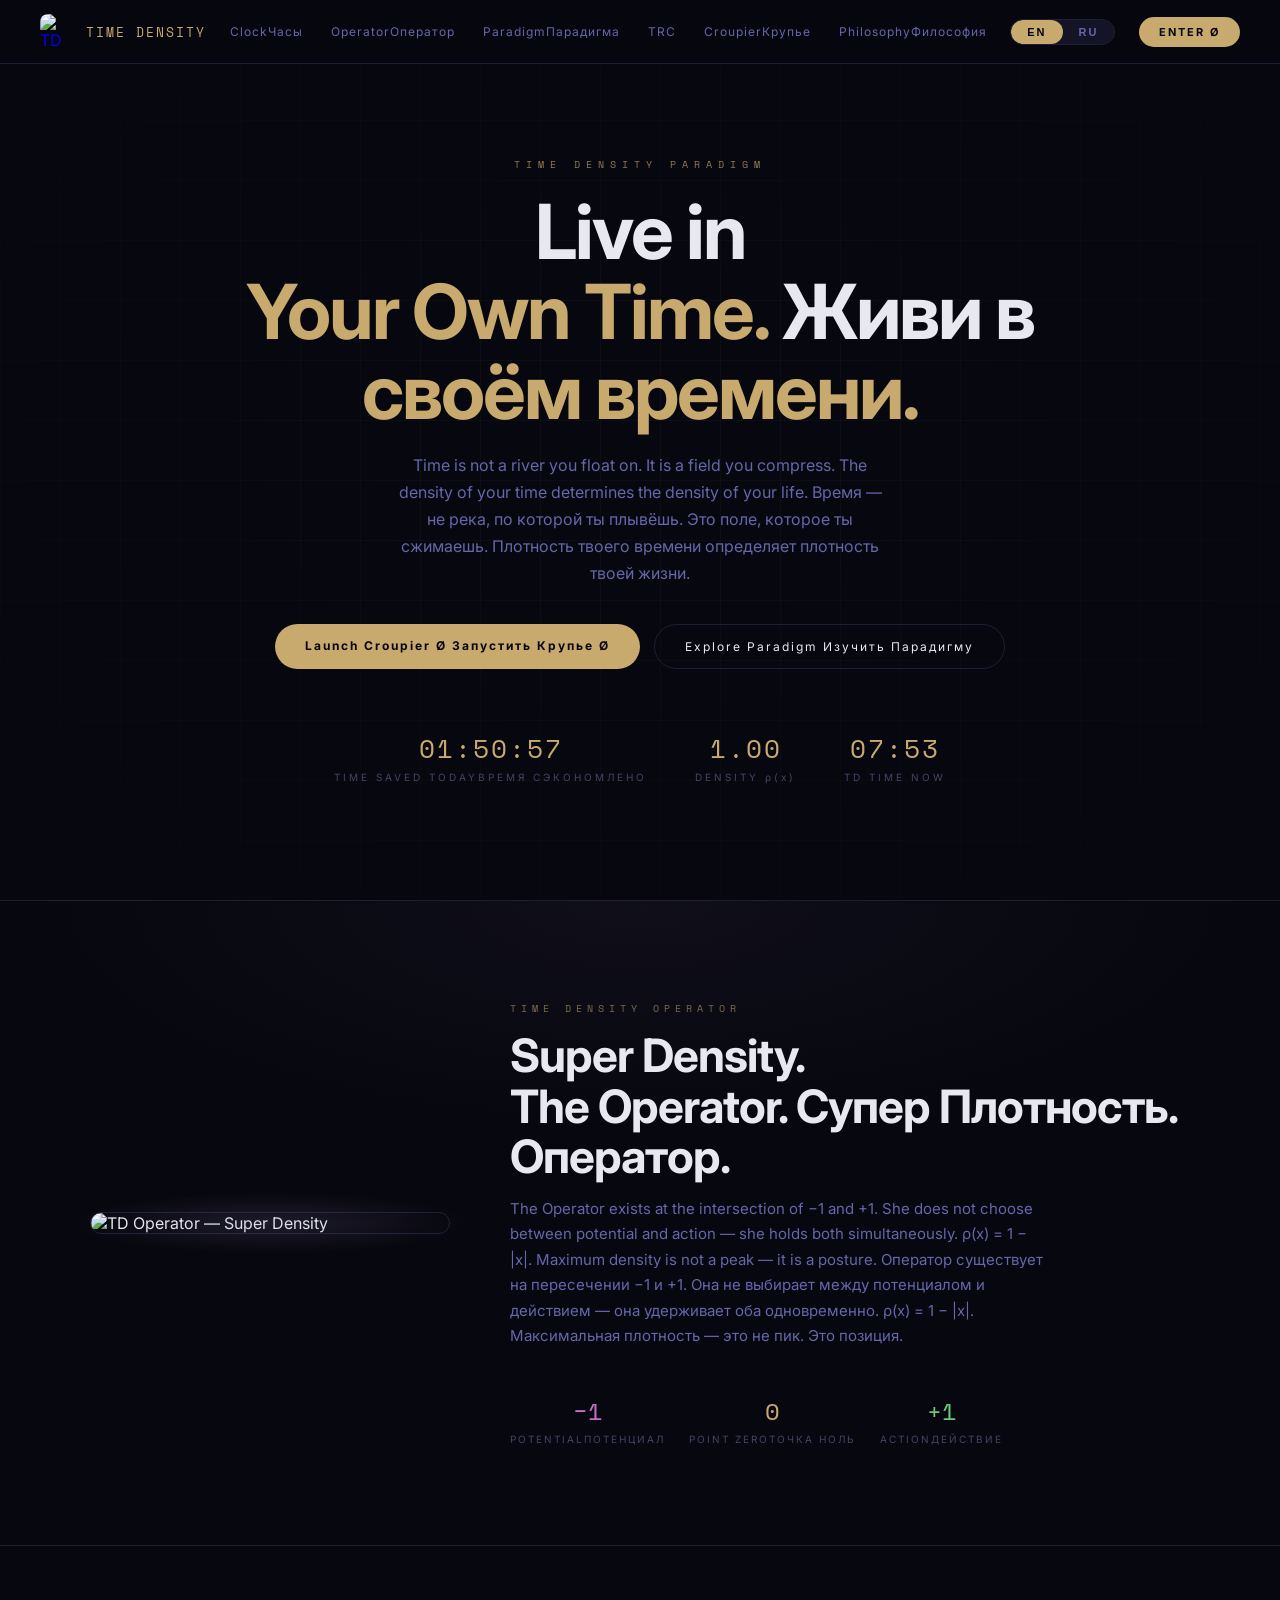
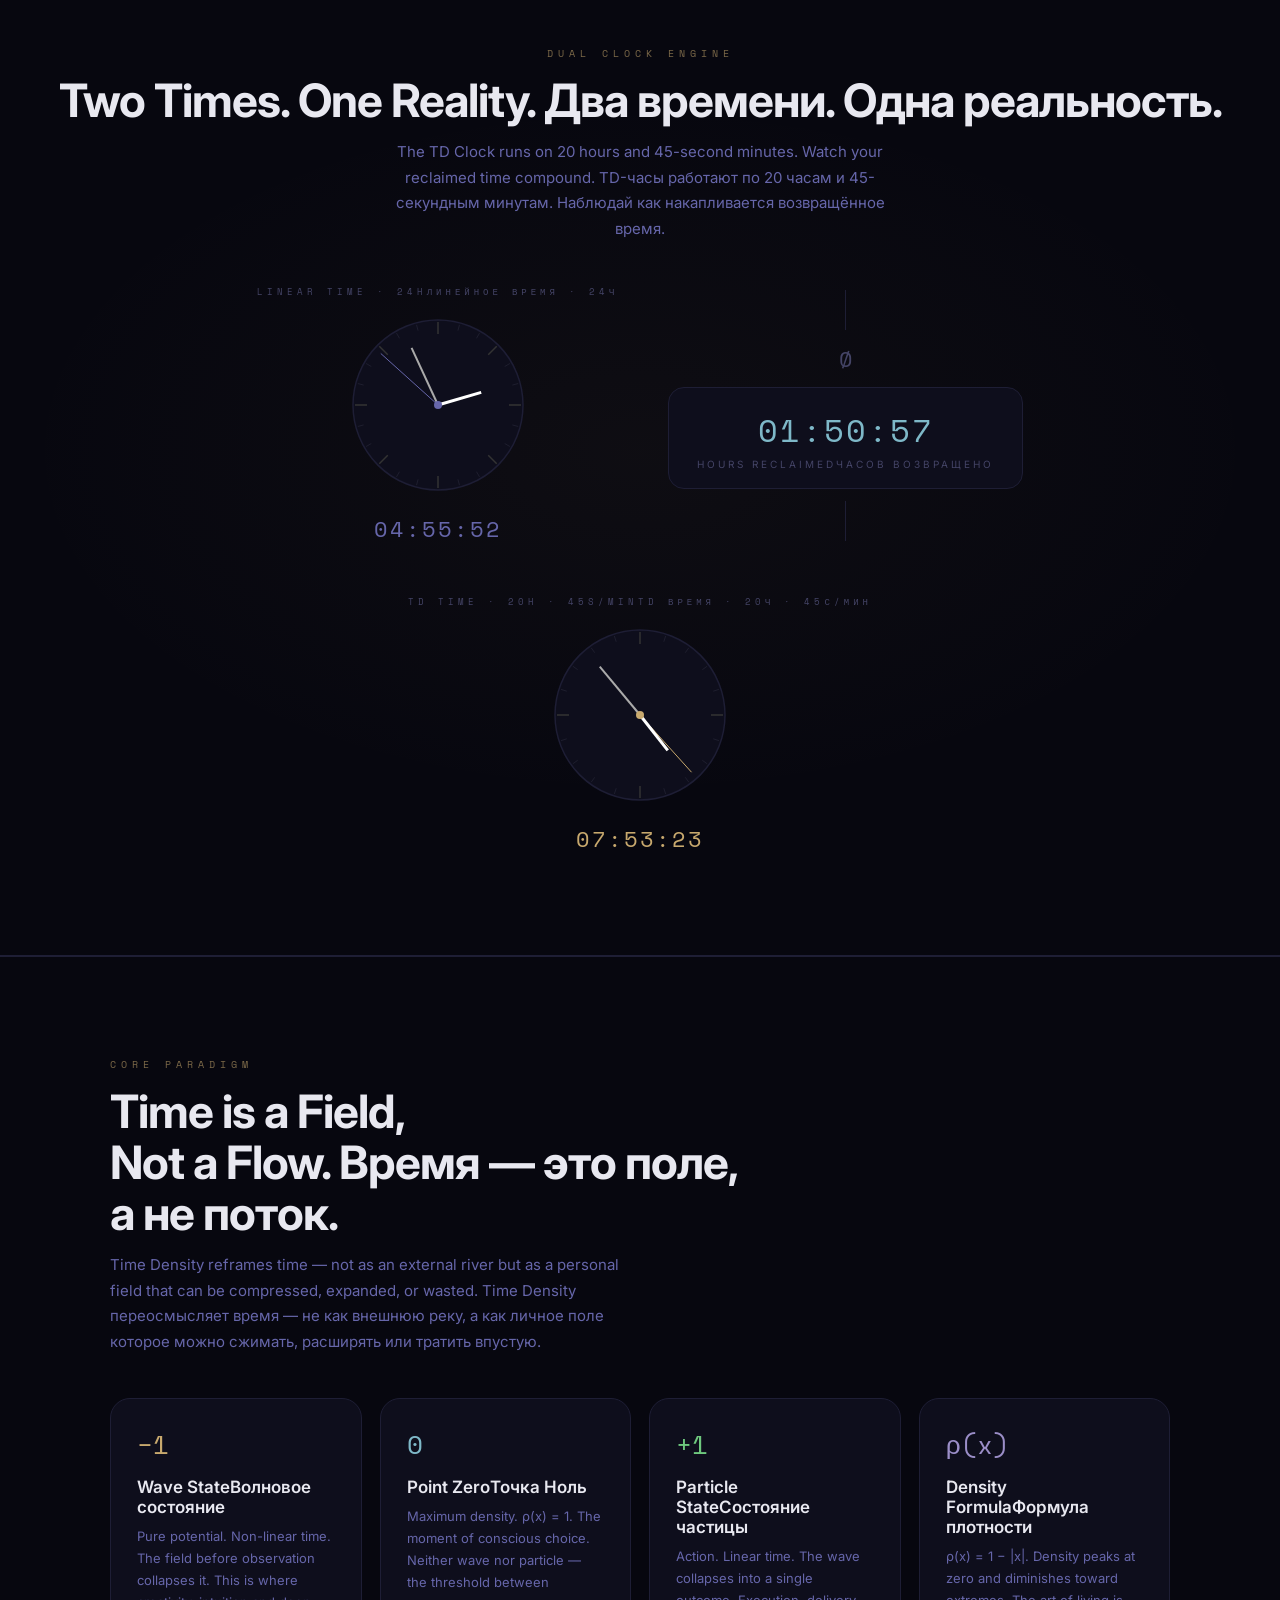
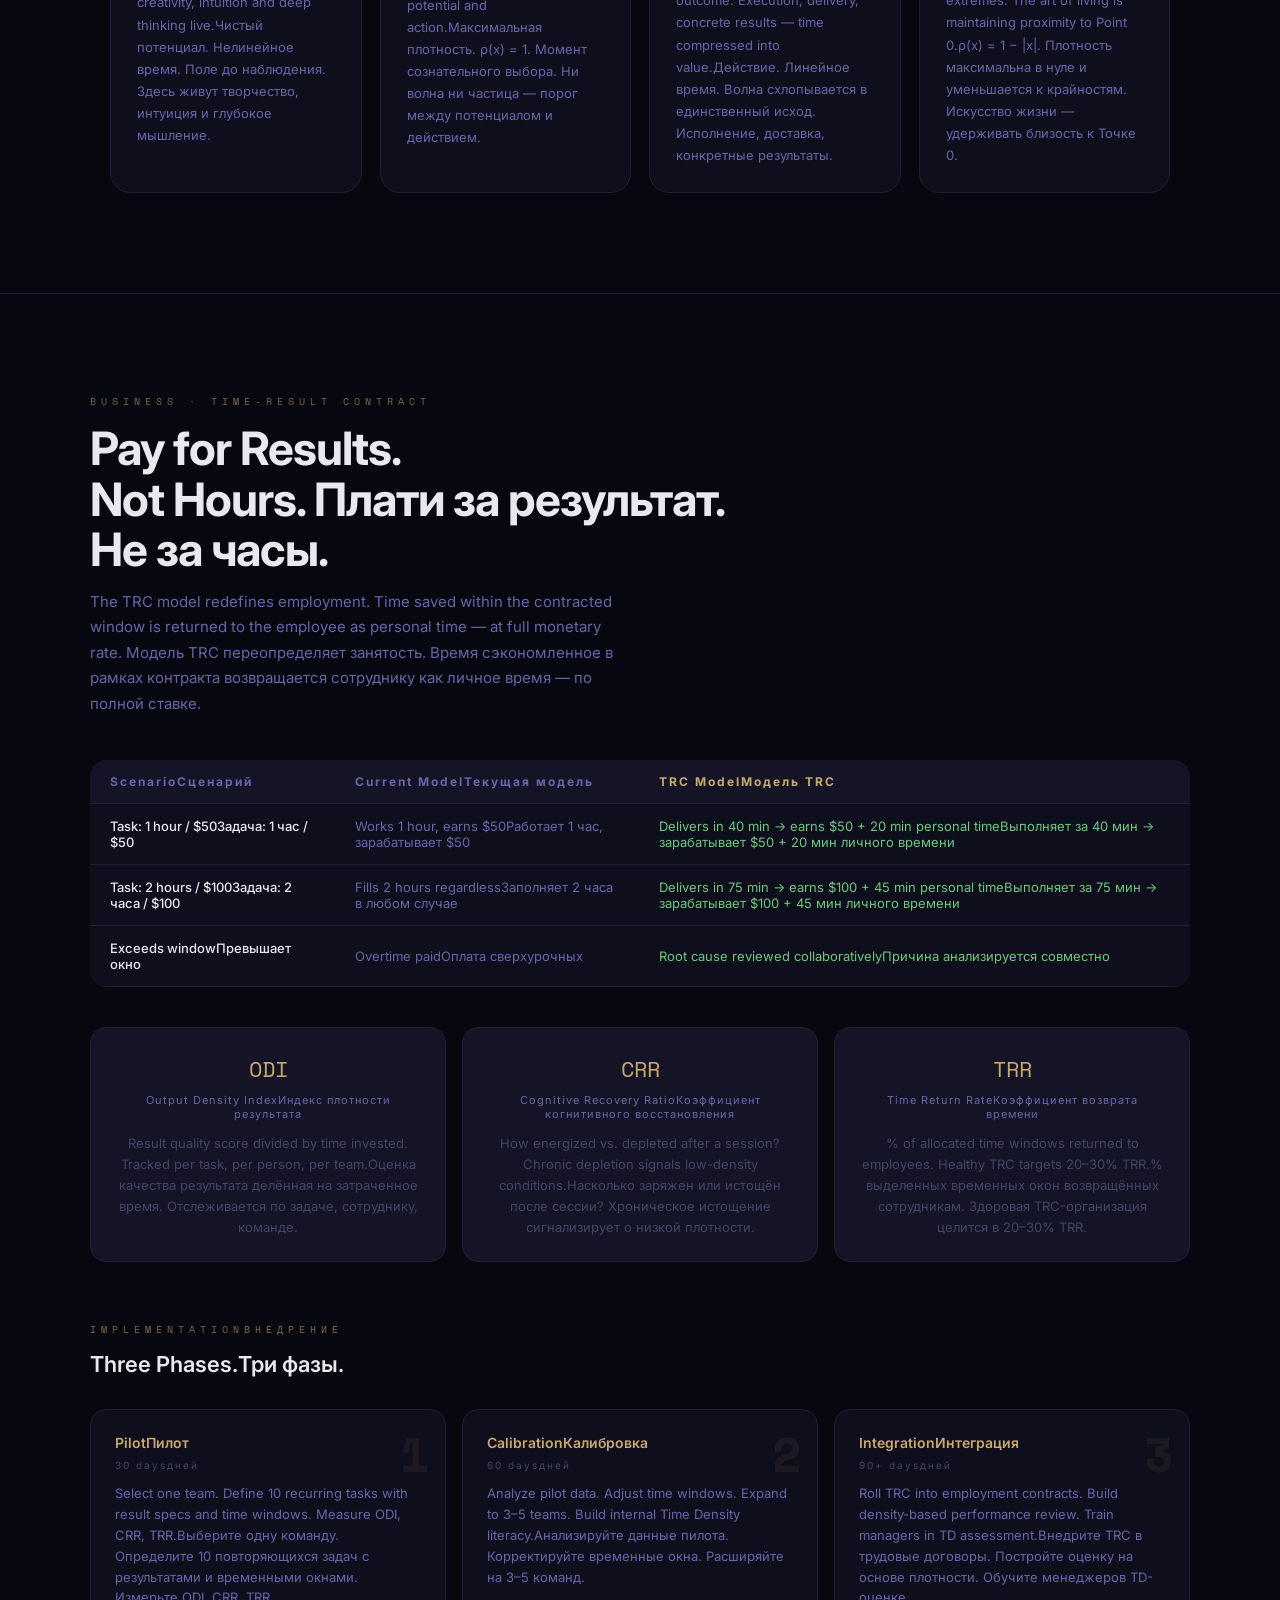
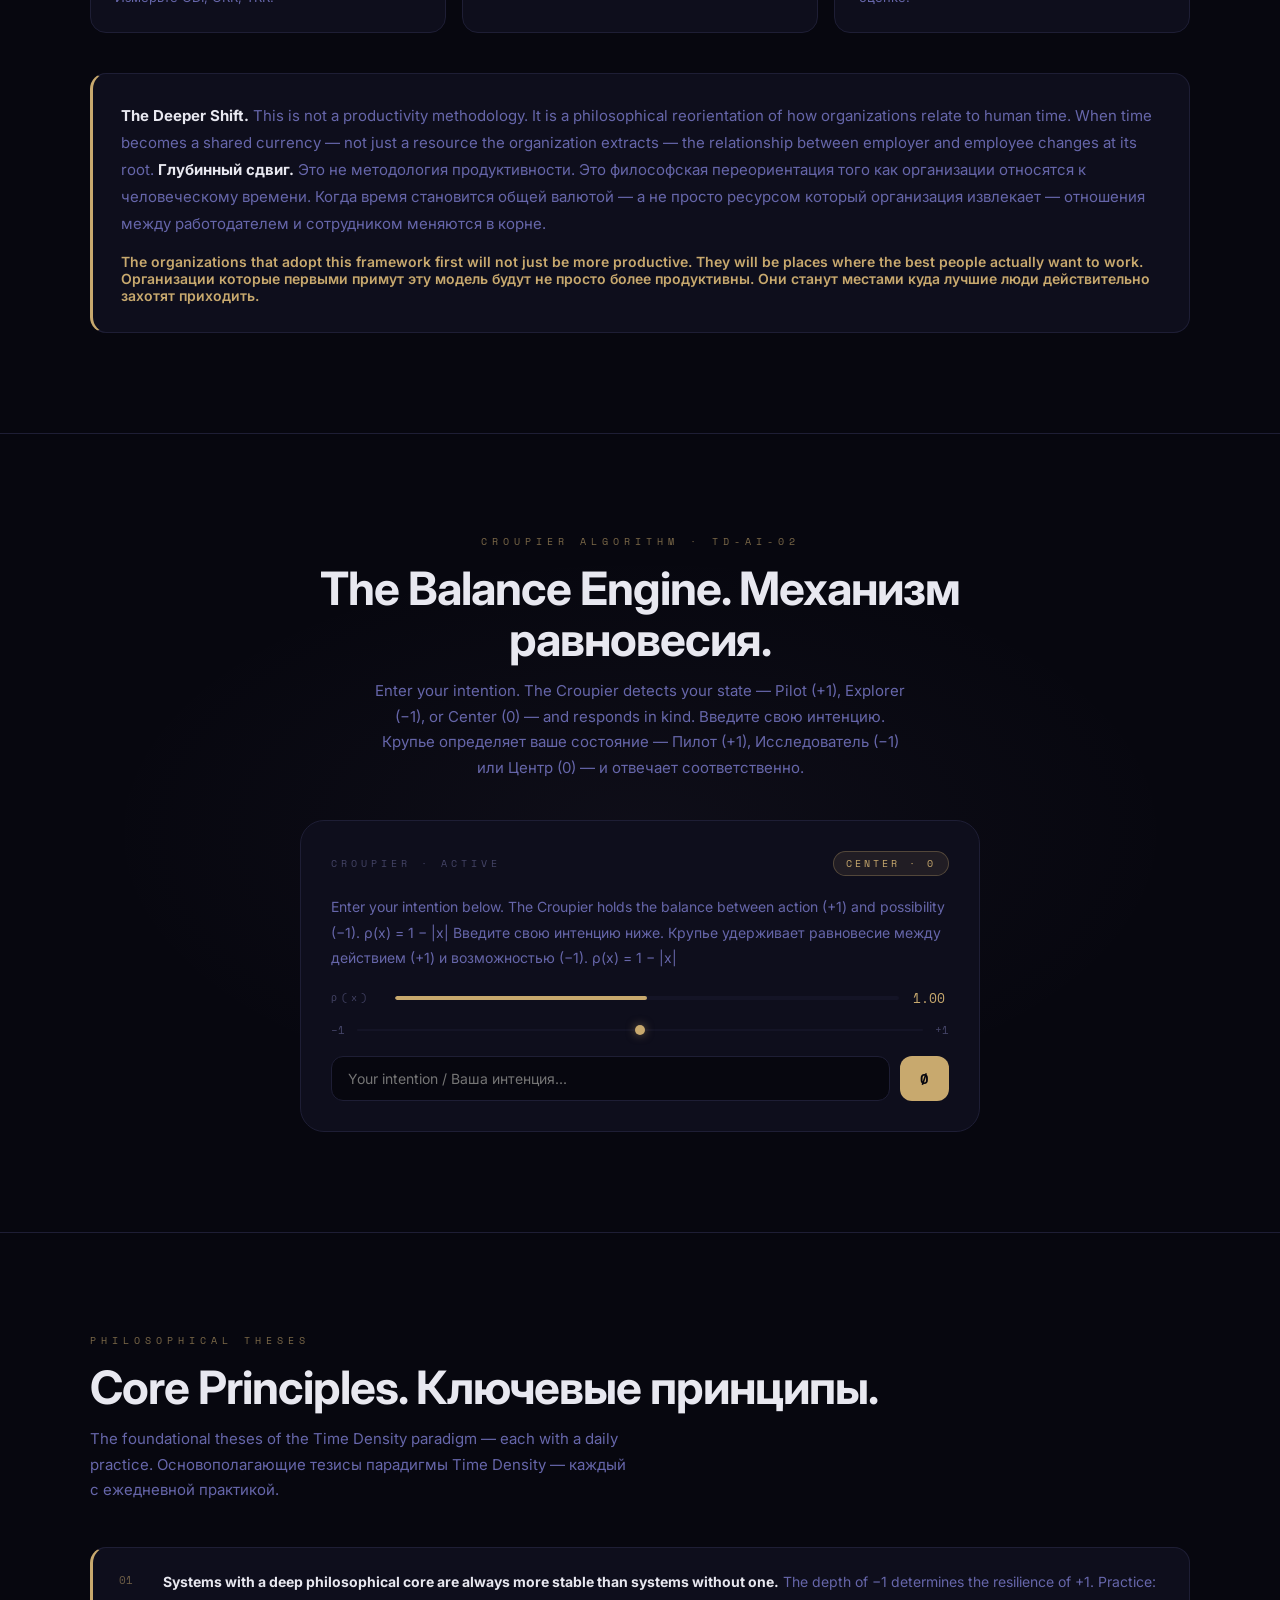
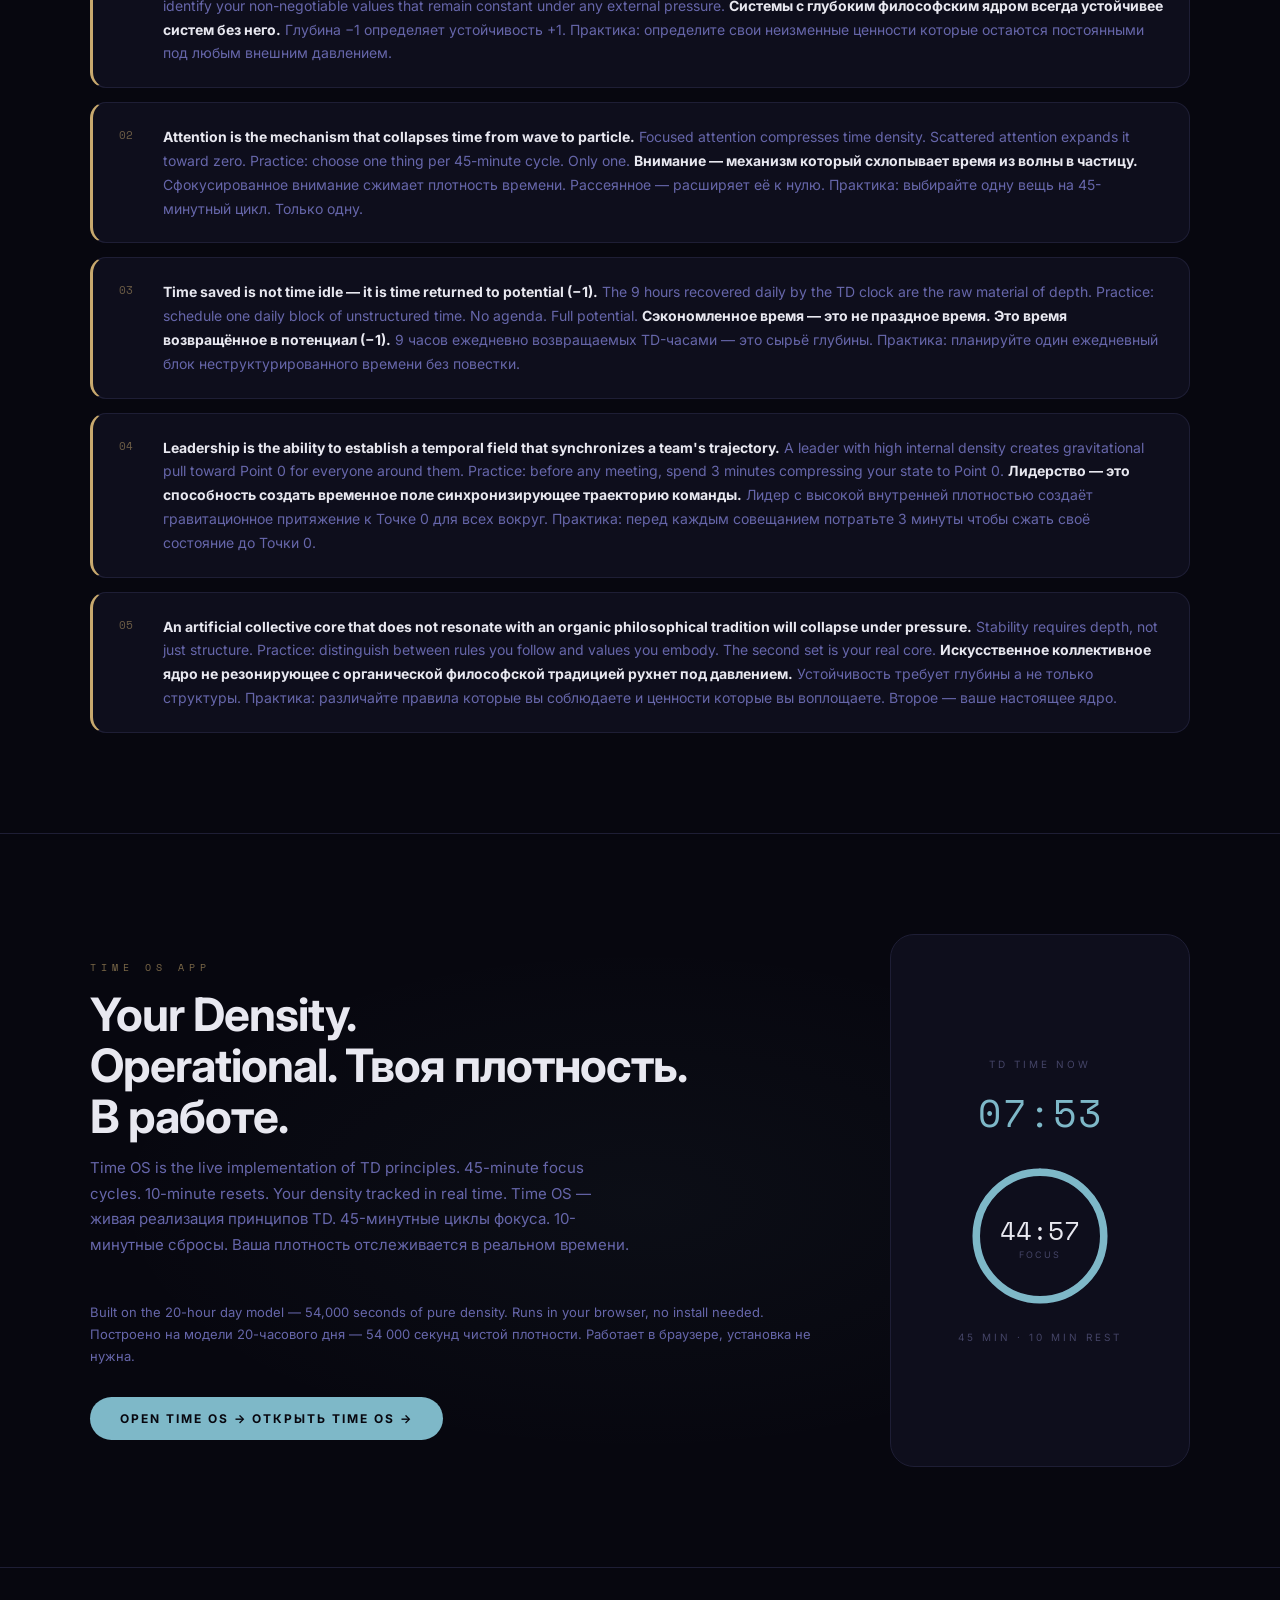
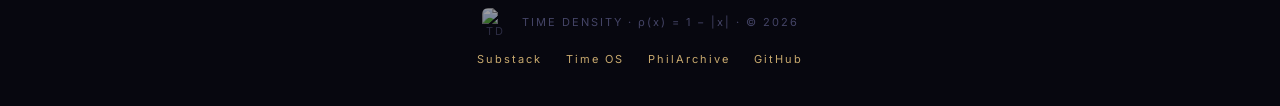
==== commit 26aed72a: "fix: move lang switcher inside nav, no overlap with ENTER button" ====
--- a/index.html
+++ b/index.html
@@ -19,7 +19,6 @@
 
 /* ─── LANG SWITCHER ─── */
 .lang-switcher {
-  position: fixed; top: 16px; right: 120px; z-index: 200;
   display: flex; background: var(--surface2);
   border: 1px solid var(--border); border-radius: 20px; overflow: hidden;
 }
@@ -380,7 +379,7 @@
 @media (max-width: 768px) {
   nav { padding: 0 16px; }
   .nav-links { display: none; }
-  .lang-switcher { right: 80px; }
+  /* lang-switcher inside nav */
   .operator-inner { flex-direction: column; }
   .operator-img-wrap { flex: none; width: 100%; max-width: 360px; margin: 0 auto; }
   .timeos-inner { flex-direction: column; align-items: center; }
@@ -404,12 +403,6 @@
 </head>
 <body>
 
-<!-- LANG SWITCHER -->
-<div class="lang-switcher">
-  <button class="lang-btn active" onclick="setLang('en')">EN</button>
-  <button class="lang-btn" onclick="setLang('ru')">RU</button>
-</div>
-
 <!-- NAV -->
 <nav>
   <a class="nav-logo" href="#">
@@ -423,6 +416,10 @@
     <a href="#trc">TRC</a>
     <a href="#croupier"><span data-en>Croupier</span><span data-ru>Крупье</span></a>
     <a href="#philosophy"><span data-en>Philosophy</span><span data-ru>Философия</span></a>
+  </div>
+  <div class="lang-switcher">
+    <button class="lang-btn active" onclick="setLang('en')">EN</button>
+    <button class="lang-btn" onclick="setLang('ru')">RU</button>
   </div>
   <a class="nav-cta" href="#croupier">ENTER Ø</a>
 </nav>
